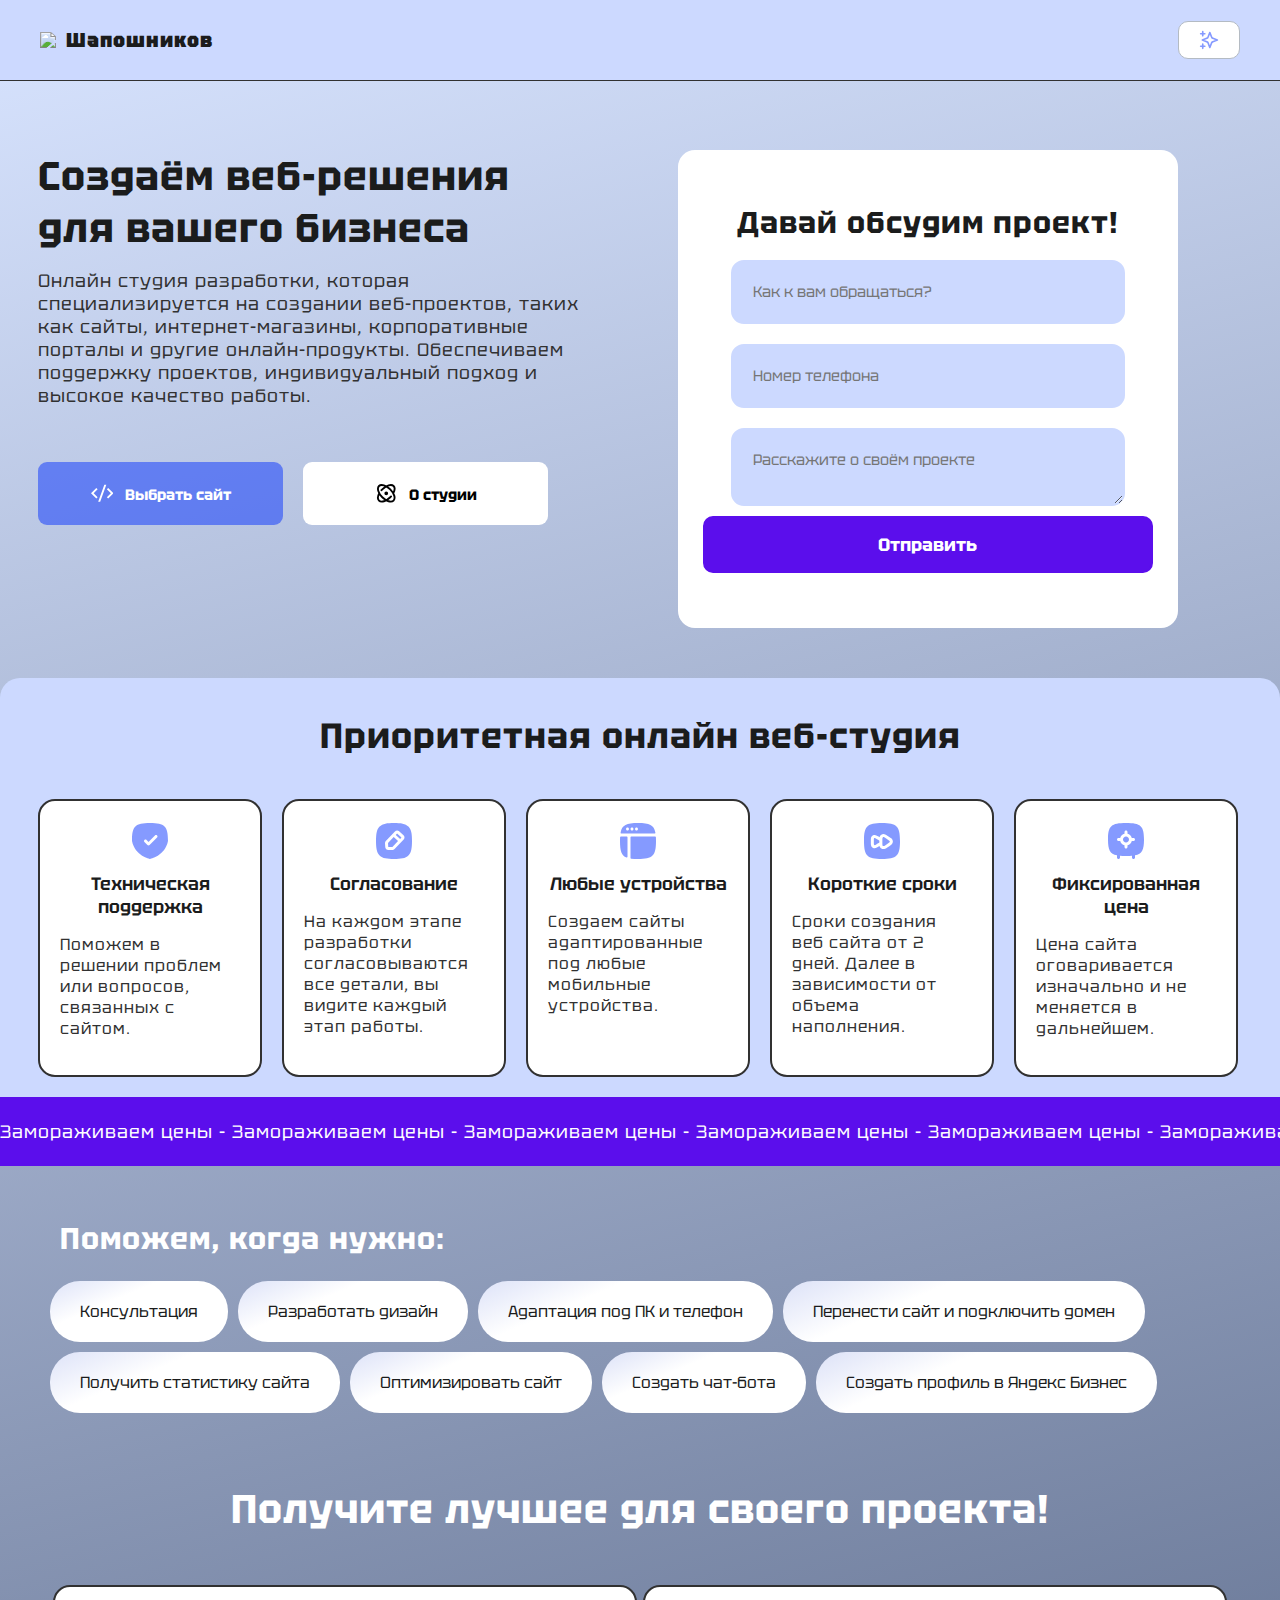
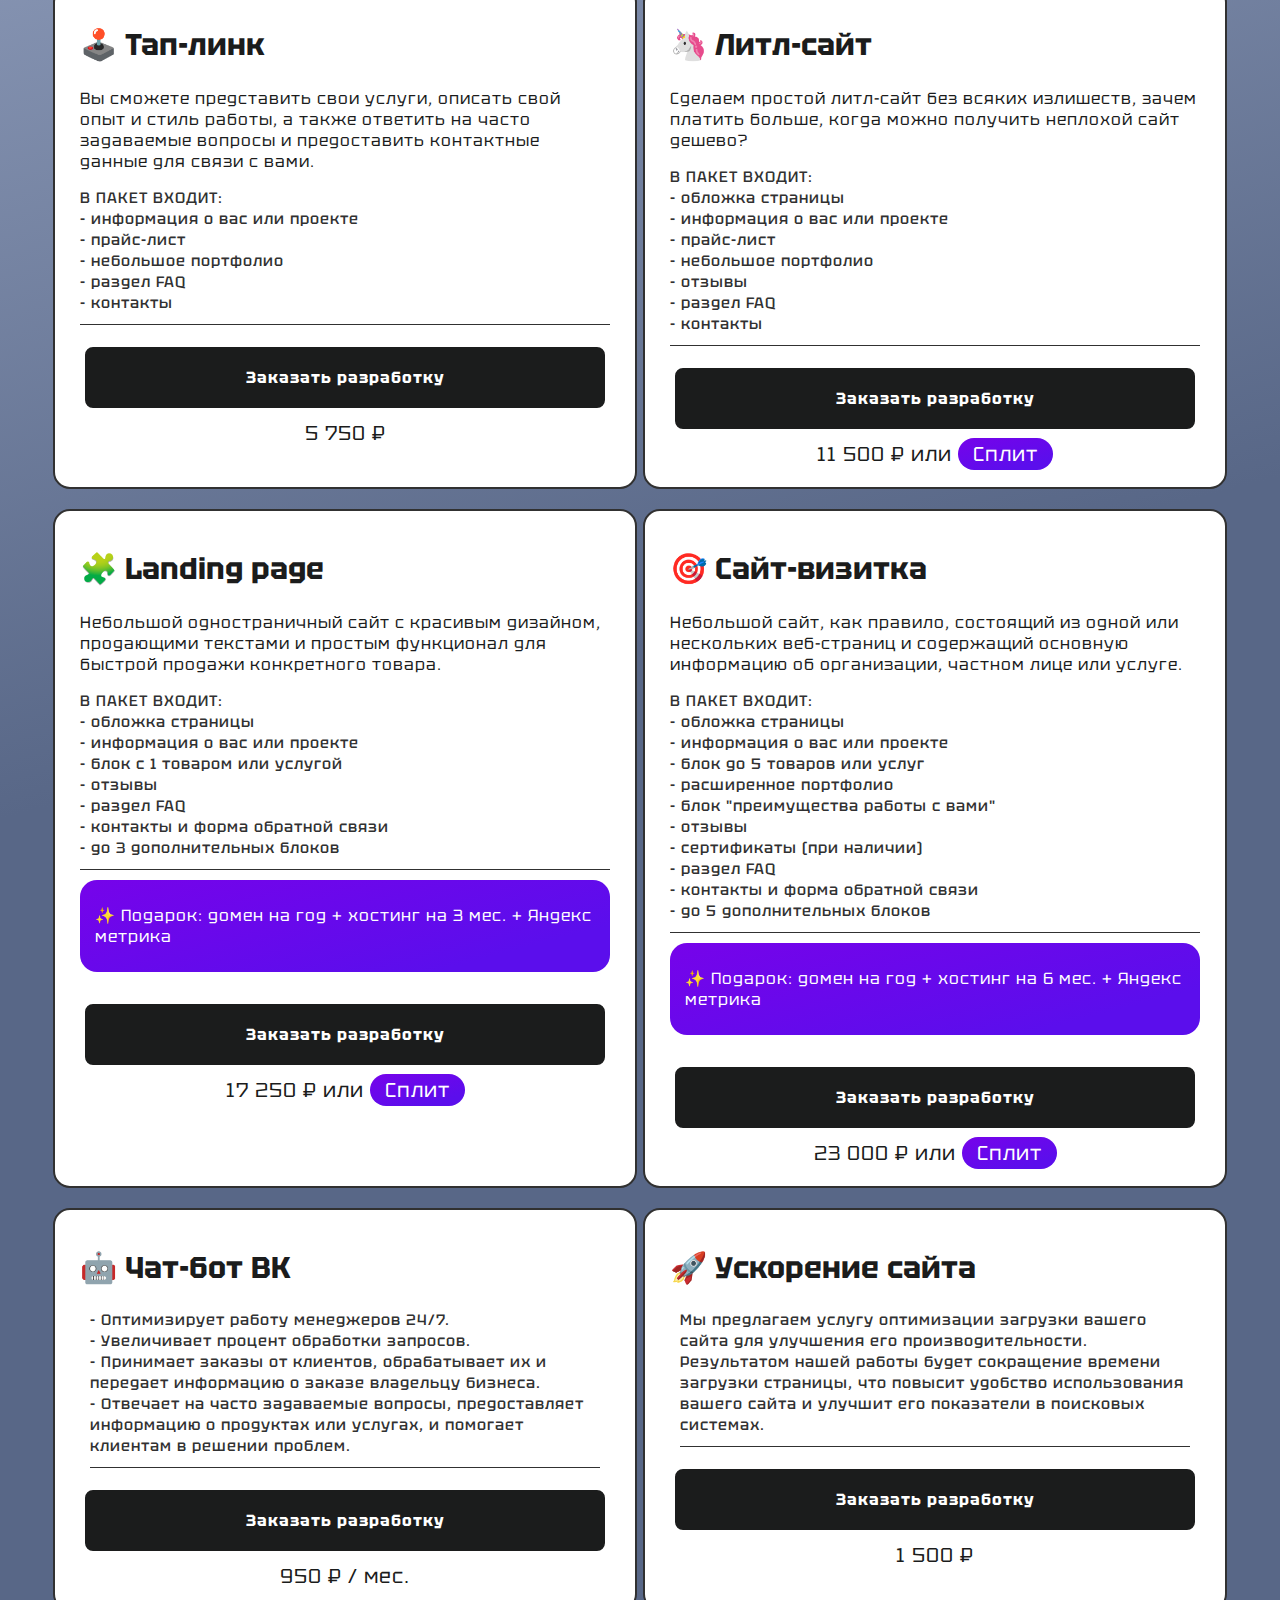
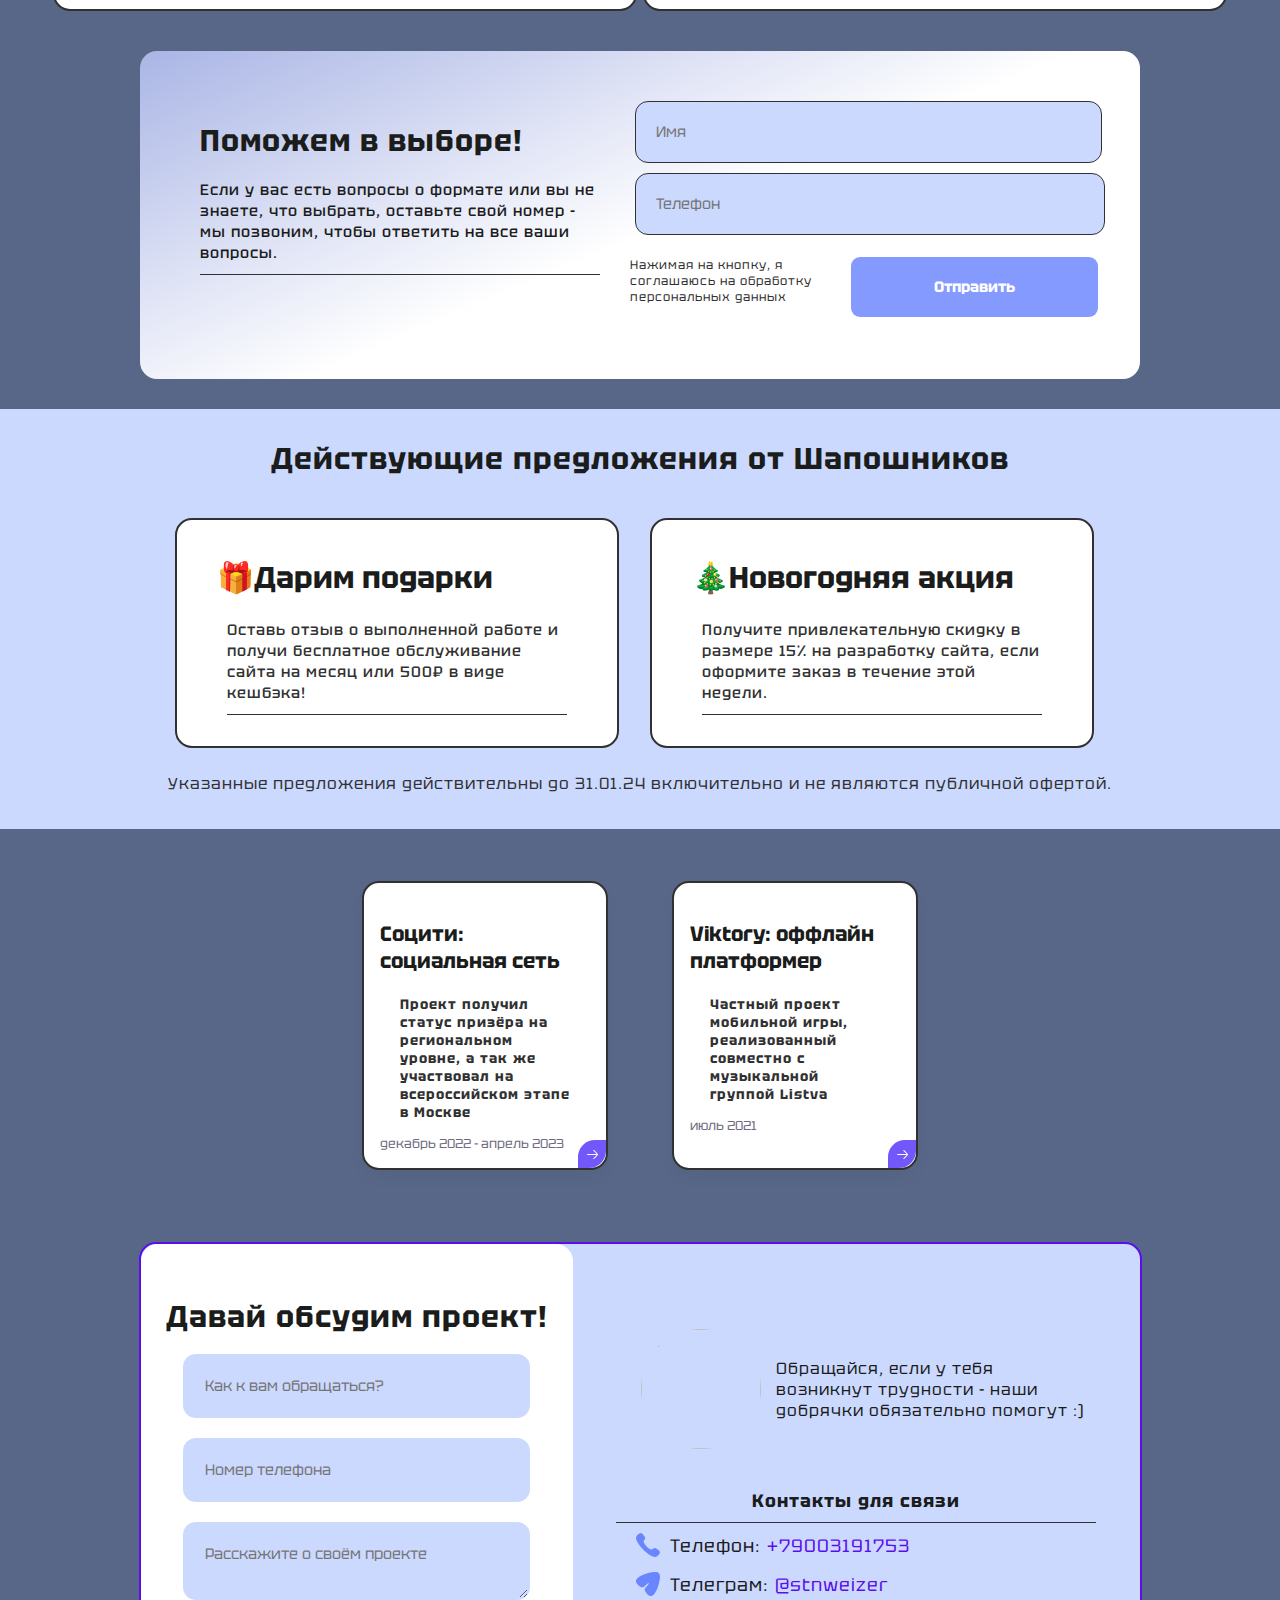
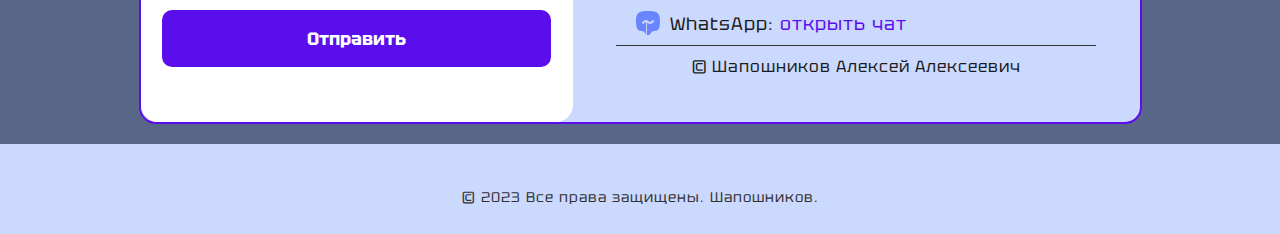
==== index.html @ bce995ff "Update index.html" ====
<!doctype html>
<html id="html" lang="ru">

<head>
    <script src="https://cdnjs.cloudflare.com/ajax/libs/smoothscroll/1.4.10/SmoothScroll.min.js" integrity="sha256-huW7yWl7tNfP7lGk46XE+Sp0nCotjzYodhVKlwaNeco=" crossorigin="anonymous"></script>
    <meta charset="utf-8" />
    <title>Веб-студия «Шапошников» - Создание сайтов №1 в Кузнецке</title>
    <link rel="icon" href="/kuznetsk/favicon.ico" />
    <meta name="description" content="Создание сайтов №1 в Кузнецке: Шапошников — это небольшая онлайн студия разработки в Кузнецке, которая специализируется на создании веб-проектов. Мы объединяем талантливую команду опытных дизайнеров, разработчиков, которые предоставляют готовые решения для вас.">
    <meta name="yandex-verification" content="cdb129d7a3041785" />
    <meta name="Keywords" content="создание сайтов, веб-разработка, веб-дизайн, интернет-проекты, разработка интернет-магазинов, веб-разработчик, оптимизация сайтов, дизайн сайтов, поддержка сайтов, разработка корпоративных сайтов, SEO оптимизация, адаптивный дизайн, редизайн сайтов, интернет-маркетинг, разработка Landing Page, управление контентом, хостинг и доменные услуги, разработка пользовательских интерфейсов, Веб-студия «85i», 85АЙ, Шапошников, Шапошников, CHIPMEDIA,  Web-Tochka">
    <!-- Yandex.Metrika counter -->
    <script type="text/javascript">
    (function(m, e, t, r, i, k, a) {
        m[i] = m[i] || function() {
            (m[i].a = m[i].a || []).push(arguments)
        };
        m[i].l = 1 * new Date();
        for (var j = 0; j < document.scripts.length; j++) {
            if (document.scripts[j].src === r) {
                return;
            }
        }
        k = e.createElement(t), a = e.getElementsByTagName(t)[0], k.async = 1, k.src = r, a.parentNode.insertBefore(k, a)
    })
    (window, document, "script", "https://mc.yandex.ru/metrika/tag.js", "ym");
    ym(95321658, "init", {
        clickmap: true,
        trackLinks: true,
        accurateTrackBounce: true
    });
    </script>
    <noscript>
        <div><img src="https://mc.yandex.ru/watch/95321658" style="position:absolute; left:-9999px;" alt="" /></div>
    </noscript>
    <!-- /Yandex.Metrika counter -->
    <!-- Yandex.Metrika counter -->
    <script type="text/javascript">
    (function(m, e, t, r, i, k, a) {
        m[i] = m[i] || function() {
            (m[i].a = m[i].a || []).push(arguments)
        };
        m[i].l = 1 * new Date();
        for (var j = 0; j < document.scripts.length; j++) {
            if (document.scripts[j].src === r) {
                return;
            }
        }
        k = e.createElement(t), a = e.getElementsByTagName(t)[0], k.async = 1, k.src = r, a.parentNode.insertBefore(k, a)
    })
    (window, document, "script", "https://mc.yandex.ru/metrika/tag.js", "ym");
    ym(95321658, "init", {
        clickmap: true,
        trackLinks: true,
        accurateTrackBounce: true
    });
    </script>
    <noscript>
        <div><img src="https://mc.yandex.ru/watch/95321658" style="position:absolute; left:-9999px;" alt="" /></div>
    </noscript>
    <!-- /Yandex.Metrika counter -->
    <link rel="stylesheet" href="/kuznetsk/css/style.css" />
    <link rel="stylesheet" href="/css/style.css" />
    <link rel="preconnect" href="https://fonts.googleapis.com">
    <link rel="preconnect" href="https://fonts.gstatic.com" crossorigin>
    <link href="https://fonts.googleapis.com/css2?family=Tektur&display=swap" rel="stylesheet">
    <script src="https://ajax.googleapis.com/ajax/libs/jquery/3.3.1/jquery.min.js"></script>
    <script type="text/javascript">
    $(document).on('mouseover mousedown', 'a, img', function() {
        return false;
    });
    </script>
    <meta name="viewport" content="width=device-width, user-scalable=no">
    <script>
        var theme;
    var html = document.getElementById("html");
    if(theme == false || localStorage.getItem("theme") == false) {
        theme = 0;
    } // 1
    if(theme == true || localStorage.getItem("theme") == true) {
        theme = 1;
    } // 1
    function new_theme() {
       if(theme == false) {
            console.log(theme);
            theme = true;
            localStorage.setItem("theme", 1);
            html.style.setProperty("--glass", "#111111e0");
            html.style.setProperty("--main_color", "#FFFFFF");
            html.style.setProperty("--accent", "#a954ff");
            html.style.setProperty("--submain_color", "#313131");
            html.style.setProperty("--border_color", "#313131");
            html.style.setProperty("--card_color", "#17151e");
            html.style.setProperty("--back_color", "#171717");
            html.style.setProperty("--icon", "#7603ea");
            html.style.setProperty("--yellow", "#8bc34a");
            html.style.setProperty("--green", "#3dbc43");
            html.style.setProperty("--describe", "#B4BBC3");
            html.style.setProperty("--accent_shadow", "#7603ea");
            html.style.setProperty("--gradient_bck", "linear-gradient(345deg, rgb(30 30 48) 55%, rgb(37 36 57) 100%)");
        } else {
            console.log(theme);
            theme = false;
            localStorage.setItem("theme", 0);
            html.style.setProperty("--main_color", "#3D4043");
            html.style.setProperty("--submain_color", "#B4BBC3");
            html.style.setProperty("--border_color", "#313131");
            html.style.setProperty("--accent", "#5b0eec");
            html.style.setProperty("--card_color", "#ffffff");
            html.style.setProperty("--back_color", "#FFFFFF");
            html.style.setProperty("--icon", "#002bff7a");
            html.style.setProperty("--glass", "#ccd9ff");
            html.style.setProperty("--describe", "#313131");
            html.style.setProperty("--yellow", "#d8d417");
            html.style.setProperty("--green", "#3dbc43");
            html.style.setProperty("--accent_shadow", "#5b0eec8a");
            html.style.setProperty("--gradient_bck", "linear-gradient(345deg, rgb(88 103 135) 55%, rgb(216 228 255) 100%)");
        }
    }
    if(theme == false || localStorage.getItem("theme") == false) {
        document.getElementById("html").style.setProperty("--main_color", "#3D4043");
        document.getElementById("html").style.setProperty("--submain_color", "#B4BBC3");
        document.getElementById("html").style.setProperty("--border_color", "#313131");
        document.getElementById("html").style.setProperty("--accent", "#5b0eec");
        document.getElementById("html").style.setProperty("--card_color", "#ffffff");
        document.getElementById("html").style.setProperty("--back_color", "#FFFFFF");
        document.getElementById("html").style.setProperty("--icon", "#002bff7a");
        document.getElementById("html").style.setProperty("--glass", "#ccd9ff");
        document.getElementById("html").style.setProperty("--yellow", "#d8d417");
        document.getElementById("html").style.setProperty("--green", "#3dbc43");
        document.getElementById("html").style.setProperty("--describe", "#313131");
        document.getElementById("html").style.setProperty("--accent_shadow", "#5b0eec8a");
        document.getElementById("html").style.setProperty("--gradient_bck", "linear-gradient(345deg, rgb(88 103 135) 55%, rgb(216 228 255) 100%)");
    } else if(theme == true || localStorage.getItem("theme") == true) {
        document.getElementById("html").style.setProperty("--glass", "#111111e0");
        document.getElementById("html").style.setProperty("--main_color", "#FFFFFF");
        document.getElementById("html").style.setProperty("--accent", "#a954ff");
        document.getElementById("html").style.setProperty("--submain_color", "#313131");
        document.getElementById("html").style.setProperty("--border_color", "#313131");
        document.getElementById("html").style.setProperty("--card_color", "#17151e");
        document.getElementById("html").style.setProperty("--back_color", "#171717");
        document.getElementById("html").style.setProperty("--icon", "#7603ea");
        document.getElementById("html").style.setProperty("--yellow", "#8bc34a");
        document.getElementById("html").style.setProperty("--green", "#3dbc43");
        document.getElementById("html").style.setProperty("--describe", "#B4BBC3");
        document.getElementById("html").style.setProperty("--accent_shadow", "#7603ea");
        document.getElementById("html").style.setProperty("--gradient_bck", "linear-gradient(345deg, rgb(30 30 48) 55%, rgb(37 36 57) 100%)");
    }
    </script>
</head>

<body>
    <div class="header noselect">
        <div class="content_header">
            <p style="font-weight: 900;  margin: 15px 0px; display: flex; align-items: center; "><img class="logo" src="/kuznetsk/icon.png">Шапошников</p>
            <p onclick="new_theme()" style="align-items: center;display: flex;border-radius: 10px; font: 500 16px var(--main_family);   text-align: center; padding: 3px 15px; color: var(--back_color); background-color: var(--card_color); border: 1px solid var(--submain_color) !important; ">
                <svg style=" margin: 5px; " width="20" height="20" viewBox="0 0 24 24" fill="none" xmlns="http://www.w3.org/2000/svg">
                    <path d="M4.5 22V17M4.5 7V2M2 4.5H7M2 19.5H7M13 3L11.2658 7.50886C10.9838 8.24209 10.8428 8.60871 10.6235 8.91709C10.4292 9.1904 10.1904 9.42919 9.91709 9.62353C9.60871 9.84281 9.24209 9.98381 8.50886 10.2658L4 12L8.50886 13.7342C9.24209 14.0162 9.60871 14.1572 9.91709 14.3765C10.1904 14.5708 10.4292 14.8096 10.6235 15.0829C10.8428 15.3913 10.9838 15.7579 11.2658 16.4911L13 21L14.7342 16.4911C15.0162 15.7579 15.1572 15.3913 15.3765 15.0829C15.5708 14.8096 15.8096 14.5708 16.0829 14.3765C16.3913 14.1572 16.7579 14.0162 17.4911 13.7342L22 12L17.4911 10.2658C16.7579 9.98381 16.3913 9.8428 16.0829 9.62353C15.8096 9.42919 15.5708 9.1904 15.3765 8.91709C15.1572 8.60871 15.0162 8.24209 14.7342 7.50886L13 3Z" stroke="var(--icon)" stroke-width="2" stroke-linecap="round" stroke-linejoin="round" /> </svg>
            </p>
        </div>
    </div>
    <div class="content_body_one">
        <div class=" " style="     max-width: 575px;
">
            <p class="title">Создаём веб-решения для вашего бизнеса</p>
            <p class="SubTitle">Онлайн студия разработки, которая специализируется на создании веб-проектов, таких как сайты, интернет-магазины, корпоративные порталы и другие онлайн-продукты. Обеспечиваем поддержку проектов, индивидуальный подход и высокое качество работы.</p>
            <div class="btn_gruop">
                <a href="#choise" class=' noselect'>
                    <button id="bottone1">
                        <svg xmlns="http://www.w3.org/2000/svg" viewBox="0 0 24 24">
                            <path fill="none" d="M0 0h24v24H0z"></path>
                            <path fill="white" d="M24 12l-5.657 5.657-1.414-1.414L21.172 12l-4.243-4.243 1.414-1.414L24 12zM2.828 12l4.243 4.243-1.414 1.414L0 12l5.657-5.657L7.07 7.757 2.828 12zm6.96 9H7.66l6.552-18h2.128L9.788 21z"></path>
                        </svg> Выбрать сайт
                    </button>
                </a>
                <a href="#studio" class=' noselect'>
                    <button id="bottone2">
                        <svg width="24" height="24" viewBox="0 0 24 24" fill="none" xmlns="http://www.w3.org/2000/svg">
                            <path d="M17.1153 15.3582C16.8446 15.6642 16.5606 15.9665 16.2635 16.2635C11.9678 20.5593 6.58585 22.1422 4.2427 19.7991C2.6363 18.1926 2.8752 15.158 4.56847 12.0242M6.88967 8.72526C7.17138 8.40495 7.46772 8.08875 7.77824 7.77824C12.074 3.48247 17.4559 1.89956 19.7991 4.2427C21.4066 5.85021 21.1662 8.88795 19.4698 12.024M16.2635 7.77824C20.5593 12.074 22.1422 17.4559 19.7991 19.7991C17.4559 22.1422 12.074 20.5593 7.77824 16.2635C3.48247 11.9678 1.89956 6.58585 4.2427 4.2427C6.58585 1.89956 11.9678 3.48247 16.2635 7.77824ZM13.0001 12C13.0001 12.5523 12.5523 13 12.0001 13C11.4478 13 11.0001 12.5523 11.0001 12C11.0001 11.4477 11.4478 11 12.0001 11C12.5523 11 13.0001 11.4477 13.0001 12Z" stroke="black" stroke-width="2" stroke-linecap="round" stroke-linejoin="round" />
                        </svg>
                        О студии
                    </button>
                </a>
            </div>
        </div>
        <div class="panel_two" style="">
            <form class='form' method="POST" action="https://formspree.io/f/xeqbnvag" style="    margin: auto;
    border-radius: var(--border-radius);
    padding: 55px 0px;
    background-color: var(--card_color);
    max-width: max-content;
     min-width: 100%;
">
                <p style=" text-align: center;
    margin: 0px 25px;
    margin-bottom: 0 !important;
    font-weight: 700;
    font-size: 30px !important;
    line-height: 35px !important;
    padding-bottom: 10px;">Давай обсудим проект!</p>
                <input required name="name" type="text" placeholder="Как к вам обращаться?" style=" width: 70%; border:2px solid var(--glass); max-width: 425px; border-radius: 13px; margin: 10px auto;     display: block;
 padding: 20px 20px; background: var(--glass);">
                <input required name="number" type="number" placeholder="Номер телефона" style=" width: 70%; border: 2px solid var(--glass); max-width: 425px; border-radius: 13px; margin: 10px auto;     display: block; padding: 20px 20px; background: var(--glass);">
                <textarea required name="text" type="text" placeholder="Расскажите о своём проекте" style=" width: 70%; border: 2px solid var(--glass); max-width: 425px;min-width: 280px; border-radius: 13px;margin: 10px auto;     display: block;padding: 20px 20px; background: var(--glass);"></textarea>
                <button type="submit" class="button noselect">Отправить <span class="flare"></span></button>
            </form>
        </div>
    </div>
    <div id="studio" style="  
    height: 50px;
    display: block;"></div>
    <div class="line_body">
        <div class="line_body_content">
            <p class=" ">Приоритетная онлайн веб-студия </p>
        </div>
        <div style="display: flex; 
    max-width: 1224px;
    margin: 0 auto;   overflow-x: scroll;
">
            <div style="display: flex; 
    overflow-x: scroll;
">
                <div class="card-info">
                    <h1><svg style=" width: 36px; margin: -10px auto; display: flex; height: 36px; " width="24" height="24" viewBox="0 0 24 24" fill="none" xmlns="http://www.w3.org/2000/svg">
                            <path fill-rule="evenodd" clip-rule="evenodd" d="M12 0C21.882 0 24 2.118 24 12C22 22 12 24 12 24C12 24 2 22 0 12C0 2.118 2.118 -1.91298e-06 12 0ZM16.7071 8.29291C17.0976 8.68343 17.0976 9.3166 16.7071 9.70712L11.7071 14.7071C11.3166 15.0976 10.6834 15.0976 10.2929 14.7071L8.29291 12.7071C7.90238 12.3166 7.90238 11.6834 8.29291 11.2929C8.68343 10.9024 9.3166 10.9024 9.70712 11.2929L11 12.5858L15.2929 8.29291C15.6834 7.90238 16.3166 7.90238 16.7071 8.29291Z" fill="var(--icon)" />
                        </svg>
                        <br>Техническая поддержка</h1>
                    <p style=' color:var(--describe) !important;'>Поможем в решении проблем или вопросов, связанных с сайтом.</p>
                </div>
                <div class="card-info">
                    <h1><svg style=" width: 36px; margin: -10px auto; display: flex; height: 36px; " width="24" height="24" viewBox="0 0 24 24" fill="none" xmlns="http://www.w3.org/2000/svg">
                            <path fill-rule="evenodd" clip-rule="evenodd" d="M6.24275 0.468716C7.80615 0.121262 9.71255 0 12 0C14.2874 0 16.1938 0.121262 17.7573 0.468716C19.332 0.818693 20.6194 1.41131 21.604 2.39596C22.5887 3.3806 23.1813 4.66799 23.5313 6.24275C23.8787 7.80615 24 9.71255 24 12C24 14.2874 23.8787 16.1938 23.5313 17.7573C23.1813 19.332 22.5887 20.6194 21.604 21.604C20.6194 22.5887 19.332 23.1813 17.7573 23.5313C16.1938 23.8787 14.2874 24 12 24C9.71255 24 7.80615 23.8787 6.24275 23.5313C4.66799 23.1813 3.3806 22.5887 2.39596 21.604C1.41132 20.6194 0.818693 19.332 0.468715 17.7573C0.121261 16.1938 0 14.2874 0 12C0 9.71255 0.121261 7.80615 0.468715 6.24275C0.818693 4.66799 1.41132 3.3806 2.39596 2.39596C3.3806 1.41131 4.66799 0.818693 6.24275 0.468716ZM12.6192 5.61631C13.3664 4.83282 14.6105 4.79171 15.4092 5.51957L18.3601 8.20881C19.1718 8.9485 19.2185 10.2031 18.4591 10.9995L12.3808 17.3734C12.0049 17.7676 11.4843 17.9877 10.9438 17.9897L8.17616 18C7.14789 18.0038 6.25927 17.2212 6.18777 16.1683L6.00446 13.4688C5.96721 12.9202 6.1642 12.3853 6.54093 11.9902L12.6192 5.61631ZM14.0633 7.00001L13.1621 7.94507L16.0858 10.5902L16.9777 9.6549L14.0645 7.00001L14.0633 7.00001ZM14.705 12.0381L11.7814 9.39295L8.00146 13.3567L8.18095 16L10.9364 15.9897L14.705 12.0381Z" fill="var(--icon)" />
                        </svg>
                        <br>Согласование</h1>
                    <p style=' color:var(--describe) !important;'>На каждом этапе разработки согласовываются все детали, вы видите каждый этап работы.</p>
                </div>
                <div class="card-info">
                    <h1>
                        <h1><svg style=" width: 36px; margin: -10px auto; display: flex; height: 36px; " width="24" height="24" viewBox="0 0 24 24" fill="none" xmlns="http://www.w3.org/2000/svg">
                                <path d="M0 12C0 18.5005 0.916507 21.6414 4.35667 23.0298C4.67013 23.1563 5 22.9155 5 22.5775V9.5C5 9.22386 4.77614 9 4.5 9H0.553704C0.290198 9 0.0715861 9.20443 0.0580598 9.46759C0.017892 10.2491 0 11.0917 0 12Z" fill="var(--icon)" />
                                <path d="M12 24C10.2396 24 8.72558 23.9328 7.42603 23.7664C7.18068 23.735 7 23.5243 7 23.2769V9.5C7 9.22386 7.22386 9 7.5 9H23.4463C23.7098 9 23.9284 9.20443 23.9419 9.46759C23.9821 10.2491 24 11.0917 24 12C24 21.882 21.882 24 12 24Z" fill="var(--icon)" />
                                <path fill-rule="evenodd" clip-rule="evenodd" d="M12 0C19.6494 0 22.6467 1.26908 23.6106 6.42594C23.6668 6.72657 23.432 7 23.1261 7H0.873883C0.568044 7 0.333246 6.72657 0.389439 6.42594C1.35333 1.26908 4.35062 0 12 0ZM5 5C4.44772 5 4 4.55228 4 4C4 3.44772 4.44772 3 5 3C5.55228 3 6 3.44772 6 4C6 4.55228 5.55228 5 5 5ZM8 5C7.44772 5 7 4.55228 7 4C7 3.44772 7.44772 3 8 3C8.55228 3 9 3.44772 9 4C9 4.55228 8.55228 5 8 5ZM10 4C10 4.55228 10.4477 5 11 5C11.5523 5 12 4.55228 12 4C12 3.44772 11.5523 3 11 3C10.4477 3 10 3.44772 10 4Z" fill="var(--icon)" />
                            </svg>
                            <br>Любые устройства</h1>
                        <p style=' color:var(--describe) !important;'>Создаем сайты адаптированные под любые мобильные устройства.</p>
                </div>
                <div class="card-info">
                    <h1>
                        <h1><svg style=" width: 36px; margin: -10px auto; display: flex; height: 36px; " width="24" height="24" viewBox="0 0 24 24" fill="none" xmlns="http://www.w3.org/2000/svg">
                                <path d="M10.2454 11.8552C10.0403 11.6797 9.73663 11.4876 9.33435 11.2331L8.41124 10.6493C7.59069 10.1303 7.18042 9.87078 6.87272 10.0654C6.56501 10.26 6.56501 10.779 6.56501 11.817V12.9847C6.56501 14.0227 6.56501 14.5417 6.87272 14.7364C7.18042 14.931 7.5907 14.6715 8.41124 14.1525L9.33435 13.5686C9.73663 13.3142 10.0403 13.1221 10.2454 12.9465V11.8552Z" fill="var(--icon)" />
                                <path d="M17.2454 12.4001C17.2454 11.9135 16.7325 11.5892 15.7069 10.9405L14.5531 10.2107C13.5274 9.56194 13.0146 9.23759 12.63 9.48085C12.2454 9.72412 12.2454 10.3728 12.2454 11.6703V13.1299C12.2454 14.4273 12.2454 15.076 12.63 15.3193C13.0146 15.5626 13.5274 15.2382 14.5531 14.5895L15.7069 13.8597C16.7325 13.211 17.2454 12.8866 17.2454 12.4001Z" fill="var(--icon)" />
                                <path fill-rule="evenodd" clip-rule="evenodd" d="M0 12C0 21.882 2.118 24 12 24C21.882 24 24 21.882 24 12C24 2.118 21.882 0 12 0C2.118 0 0 2.118 0 12ZM15.5354 16.3347C15.1023 16.6091 14.5978 16.9286 14.1455 17.1244C13.6416 17.3425 12.6044 17.6696 11.5609 17.0096C10.7974 16.5267 10.5046 15.8041 10.3811 15.273L9.40497 15.8905C9.06604 16.1054 8.63635 16.3777 8.244 16.5475C7.80102 16.7392 6.80867 17.0623 5.80362 16.4266C4.86938 15.8357 4.67995 14.876 4.62159 14.4454C4.5644 14.0234 4.56471 13.5113 4.56498 13.0723V11.7294C4.56471 11.2905 4.5644 10.7784 4.62159 10.3564C4.67995 9.92573 4.86938 8.96604 5.80362 8.37513C6.80867 7.73944 7.80102 8.06254 8.244 8.25424C8.63636 8.42404 9.06604 8.69641 9.40498 8.91126L10.3808 9.52855C10.5041 8.99736 10.7967 8.27391 11.5609 7.79058C12.6044 7.13056 13.6416 7.45772 14.1455 7.67577C14.5979 7.87155 15.1022 8.19104 15.5354 8.46546L16.8602 9.30337C17.2967 9.57911 17.7983 9.89593 18.1732 10.222C18.6099 10.6017 19.2454 11.3079 19.2454 12.4001C19.2454 13.4923 18.6099 14.1984 18.1732 14.5782C17.7983 14.9042 17.2967 15.221 16.8602 15.4968L15.5354 16.3347Z" fill="var(--icon)" />
                            </svg>
                            <br>Короткие сроки</h1>
                        <p style=' color:var(--describe) !important;'>Сроки создания веб сайта от 2 дней. Далее в зависимости от объема наполнения.</p>
                </div>
                <div class="card-info">
                    <h1><svg style=" width: 36px; margin: -10px auto; display: flex; height: 36px; " width="24" height="24" viewBox="0 0 24 24" fill="none" xmlns="http://www.w3.org/2000/svg">
                            <path d="M14 11C14 12.1046 13.1046 13 12 13C10.8954 13 10 12.1046 10 11C10 9.89543 10.8954 9 12 9C13.1046 9 14 9.89543 14 11Z" fill="var(--icon)" />
                            <path fill-rule="evenodd" clip-rule="evenodd" d="M6 21.564C1.1987 20.6015 0 17.8147 0 11C0 1.9415 2.118 0 12 0C21.882 0 24 1.9415 24 11C24 17.8147 22.8013 20.6015 18 21.564V23C18 23.5523 17.5523 24 17 24C16.4477 24 16 23.5523 16 23V21.8461C14.8339 21.9548 13.5073 22 12 22C10.4927 22 9.16606 21.9548 8 21.8461V23C8 23.5523 7.55228 24 7 24C6.44772 24 6 23.5523 6 23V21.564ZM12.9924 7.12407C12.9974 7.08342 13 7.04201 13 7V6C13 5.44772 12.5523 5 12 5C11.4477 5 11 5.44772 11 6V7C11 7.04201 11.0026 7.08342 11.0076 7.12407C9.59585 7.48445 8.48445 8.59585 8.12407 10.0076C8.08342 10.0026 8.04201 10 8 10H7C6.44772 10 6 10.4477 6 11C6 11.5523 6.44772 12 7 12H8C8.04201 12 8.08342 11.9974 8.12407 11.9924C8.48445 13.4042 9.59585 14.5155 11.0076 14.8759C11.0026 14.9166 11 14.958 11 15V16C11 16.5523 11.4477 17 12 17C12.5523 17 13 16.5523 13 16V15C13 14.958 12.9974 14.9166 12.9924 14.8759C14.4042 14.5155 15.5155 13.4042 15.8759 11.9924C15.9166 11.9974 15.958 12 16 12H17C17.5523 12 18 11.5523 18 11C18 10.4477 17.5523 10 17 10H16C15.958 10 15.9166 10.0026 15.8759 10.0076C15.5155 8.59585 14.4042 7.48445 12.9924 7.12407Z" fill="var(--icon)" />
                        </svg>
                        <br>Фиксированная цена</h1>
                    <p style=' color:var(--describe) !important;'>Цена сайта оговаривается изначально и не меняется в дальнейшем.</p>
                </div>
            </div>
        </div>
    </div>
    <!--
 <div class="card xCenter">
    <h3 class="card__title">Социальная сеть
    </h3>
    <p class="card__content">Проект от "Шапошников" признан лучшим на финальном туре XIII областной научно-практической конференции Пензенского государственного университета. Приняли участие во всероссийской конференции «Авангард» от Высшей Школы Экономики в Москве.</p>
    <div class="card__date">
       9 Февраля, 2022-2023
    </div> 
</div>
!-->
    <div class="marquee-container">
        <p class="marquee">Замораживаем цены - Замораживаем цены - Замораживаем цены - Замораживаем цены - Замораживаем цены - Замораживаем цены - Замораживаем цены - Замораживаем цены -</p>
    </div>
    <div style="padding: 40px;    max-width: 1250px;
    margin: 0 auto;
 ">
        <p style="
    font-weight: 700;
    font-size: 30px !important;
    line-height: 35px !important;
    margin: 15px 0px 15px 20px;
    color: white;
">Поможем, когда нужно:</p>
        <div style="
    display: flow-root;
">
            <div class="atom">Консультация</div>
            <div class="atom">Разработать дизайн</div>
            <div class="atom">Адаптация под ПК и телефон</div>
            <div class="atom">Перенести сайт и подключить домен</div>
            <div class="atom">Получить статистику сайта</div>
            <div class="atom">Оптимизировать сайт</div>
            <div class="atom">Создать чат-бота</div>
            <div id="choise" class="atom">Создать профиль в Яндекс Бизнес</div>
        </div>
    </div>
    <!--  <div style="max-width: 1064px;margin: 20px auto;padding: 30px 50px;background-color: var(--glass);border-radius: var(--border-radius);    margin-bottom: 0;    box-shadow: 7px 5px 56px -14px var(--icon);       display: flow-root;


"> <img src="https://sun9-14.userapi.com/8dF7CDbawb7D5EsbDYSIkDvH4F4bUmLpII81lg/RwdPaHqBIXQ.jpg" style="    float: left;margin-right: 40px; 
 max-width: 250px; box-shadow: 7px 5px 56px -14px var(--icon); height: 245px; border-radius: var(--border-radius); background-repeat: no-repeat; " />
        <div style=" float: left; max-width: 450px; margin: 40px 0px; ">
            <p style="margin: 0;margin-bottom: 0 !important;font-weight: 700;font-size: 30px !important;line-height: 35px !important;">Уникальное предложение</p>
            <p class=" " style="
    display: block;
    max-width: -webkit-fill-available;
    font-size: 15px !important;
    line-height: 25px !important;
    color: var(--describe);
        margin-bottom: 0;
">Сделаем шаблонный литл-сайт без всяких излишеств, зачем платить больше, когда можно получить хороший сайт дешево? Пакет «за дёшево» подойдёт для простой визитки или лид-страницы марафона. </p>
        </div> <a href="#footerForm" class="card-btn noselect" data-type="brief" style="    float: right;
    align-items: center; max-width: 200px; display: flex; margin: 9% auto;
;    box-shadow: 7px 5px 56px -14px var(--icon);
 ">Заказать разработку</a> </div>
   --111!-->
    <p class="title xCenter" style="
    margin: 30px 10px 0px 10px; color: white;
">Получите лучшее для своего проекта!</p>
    <div class="content_body_two slider-container">
        <div class="cards-price inner-slider">
            <div class="card-price">
                <div class="card-header">
                    <h3 class="card-title">🕹️ Тап-линк</h3>
                    <!-- <p class="card-sum"><span>от </span> 18 000</p>!-->
                </div>
                <div>
                    <p class="">Вы сможете представить свои услуги, описать свой опыт и стиль работы, а также ответить на часто задаваемые вопросы и предоставить контактные данные для связи с вами. </p>
                    <p class="card-describe describe" style="margin: 0px;">В ПАКЕТ ВХОДИТ:<br>- информация о вас или проекте<br>- прайс-лист <br>- небольшое портфолио <br>- раздел FAQ <br>- контакты</p>
                </div>
                <div class="card-footer"> <a href="#footerForm" class="card-btn noselect" data-type="brief" style="
   ">Заказать разработку</a>
                    <p class="card-sum">5 750 ₽</p>
                </div>
            </div>
            <div class="card-price">
                <div class="card-header">
                    <h3 class="card-title">🦄 Литл-сайт</h3>
                </div>
                <div>
                    <p class=" ">Сделаем простой литл-сайт без всяких излишеств, зачем платить больше, когда можно получить неплохой сайт дешево? </p>
                    <p class="card-describe describe" style="margin: 0px;">В ПАКЕТ ВХОДИТ: <br>- обложка страницы<br>- информация о вас или проекте <br>- прайс-лист <br>- небольшое портфолио<br>- отзывы <br>- раздел FAQ <br>- контакты</p>
                </div>
                <div class="card-footer"> <a href="#footerForm" class="card-btn noselect" data-type="brief" style="
   ">Заказать разработку</a>
                    <p class="card-sum">11 500 ₽  или <span class="split">Сплит</span></p>
                </div>
            </div>
            <div class="card-price">
                <div class="card-header">
                    <h3 class="card-title">🧩 Landing page</h3>
                </div>
                <div>
                    <p class=" ">Небольшой одностраничный сайт с красивым дизайном, продающими текстами и простым функционал для быстрой продажи конкретного товара.</p>
                    <p class="card-describe describe" style="margin: 0px;">В ПАКЕТ ВХОДИТ: <br>- обложка страницы <br>- информация о вас или проекте <br>- блок с 1 товаром или услугой<br>- отзывы<br>- раздел FAQ <br>- контакты и форма обратной связи<br>- до 3 дополнительных блоков</p>
                </div><span style="
                    padding: 25px 15px;
                    background: linear-gradient(345deg, #5b0eec 20%, #7603ea 100%);
                    border-radius: var(--border-radius);
                    color: white !important;
                    font-size: 16px;
                    width: fit-content;
                    margin: 10px auto;
                    vertical-align: text-bottom;
                    display: block;
    ">✨ Подарок: домен на год + хостинг на 3 мес. + Яндекс метрика</span>
                <div class="card-footer"> <a href="#footerForm" class="card-btn noselect" data-type="brief" style="
   ">Заказать разработку</a>
                    <p class="card-sum">17 250 ₽ или <span class="split">Сплит</span></p>
                </div>
            </div>
            <div class="card-price">            <div>
                <div class="card-header">
                    <h3 class="card-title">🎯 Сайт-визитка</h3>
                </div>
                <div>
                    <p class=" ">Небольшой сайт, как правило, состоящий из одной или нескольких веб-страниц и содержащий основную информацию об организации, частном лице или услуге.</p>
                    <p class="card-describe describe" style="margin: 0px;">В ПАКЕТ ВХОДИТ:<br>- обложка страницы<br>- информация о вас или проекте<br>- блок до 5 товаров или услуг<br>- расширенное портфолио<br>- блок "преимущества работы с вами"<br>- отзывы <br>- сертификаты (при наличии) <br>- раздел FAQ <br>- контакты и форма обратной связи<br>- до 5 дополнительных блоков</p>
                </div><span style="
                    padding: 25px 15px;
                    background: linear-gradient(345deg, #5b0eec 20%, #7603ea 100%);
                    border-radius: var(--border-radius);
                    color: white !important;
                    font-size: 16px;
                    width: fit-content;
                    margin: 10px auto;
                    vertical-align: text-bottom;
                    display: block;
    ">✨ Подарок: домен на год + хостинг на 6 мес. + Яндекс метрика</span>
                <div class="card-footer"> <a href="#footerForm" class="card-btn noselect" data-type="brief" style="
   ">Заказать разработку</a>
                    <p class="card-sum">23 000 ₽ или <span class="split">Сплит</span></p>
                </div>
                       </div>
 </div>
            <!---  <div class="card-price">
                <div class="card-header">
                    <h3 class="card-title">💎 Онлайн-магазин</h3>
                </div>
                <div>
                    <p class=" ">Многостраничный сайт для розничной и оптовой продажи ваших товаров. </p>
                    <p class="card-describe describe" style="margin: 0px;">В ПАКЕТ ВХОДИТ: обложка страницы информация о вас или проекте блок с товарами у услугами (система магазина) расширенное портфолио отзывы сертификаты (при наличии) раздел FAQ контакты и форма обратной связи</p>
                </div>
                <div class="card-footer"> <a class="card-btn noselect" data-type="brief" style=" background-color: gray; color: white; ">Скоро в продаже</a>
                    <p class="card-sum">от 24 000 ₽</p>
                </div>
                <div class='card_footer'>
                    <p>🎁 Подарок: домен на год + хостинг на 6 мес. + Яндекс метрика</p>
                </div>
            </div>--!-->
            <div class="card-price">
                <div class="card-header">
                    <h3 class="card-title">🤖 Чат-бот ВК</h3>
                </div>
                <div>
                    <p class="card-describe describe">
                        - Оптимизирует работу менеджеров 24/7.<br>
                        - Увеличивает процент обработки запросов.<br>
                        - Принимает заказы от клиентов, обрабатывает их и передает информацию о заказе владельцу бизнеса.<br>
                        - Отвечает на часто задаваемые вопросы, предоставляет информацию о продуктах или услугах, и помогает клиентам в решении проблем.</p>
                </div>
                <div class="card-footer"> <a href="#footerForm" class="card-btn noselect" data-type="brief" style="
   ">Заказать разработку</a>
                    <p class="card-sum">950 ₽ / мес.</p>
                </div>
            </div>
            <div class="card-price">
                <div class="card-header">
                    <h3 class="card-title">🚀 Ускорение сайта</h3>
                </div>
                <div>
                    <p class="card-describe describe">Мы предлагаем услугу оптимизации загрузки вашего сайта для улучшения его производительности. Результатом нашей работы будет сокращение времени загрузки страницы, что повысит удобство использования вашего сайта и улучшит его показатели в поисковых системах.</p>
                </div>
                <div class="card-footer"> <a href="#footerForm" class="card-btn noselect" data-type="brief" style="
   ">Заказать разработку</a>
                    <p class="card-sum">1 500 ₽</p>
                </div>
            </div>
        </div>
    </div>
    <!-- <div style="    justify-content: space-between;
    background: var(--card_color);
    padding: 50px 40px;
    border-radius: var(--border-radius);
    display: flex;
    max-width: 960px;
    margin: 30px auto

">
        <div style=" 
    font-weight: bold;
    font-size: 20px;
    margin: 0px 30px;
    display: block;
    width: 40%;
    ">
            <p style=" font-size: 30px; margin: 20px 0px; ">Поможем в выборе!</p>
            <p class="card-describe">Если у вас есть вопросы о формате или вы не знаете, что выбрать, оставьте свой номер - мы позвоним, чтобы ответить на все ваши вопросы.</p>
        </div>
        <div style="
    width: 50%;
"> 
            <form id="footerForm">
                <input type="text" name="name" placeholder="Имя" style=" width: 100%; border: 1px solid var(--border_color); max-width: 425px; border-radius: 13px; margin: 0px 5px; padding: 20px 20px; background: var(--glass);">
                <div style=" display: flex; ">
                    <input type="number" name="number" placeholder="Телефон" style=" width: 50%; border: 1px solid var(--border_color); border-radius: 13px; padding: 20px 20px; background: var(--glass); margin: 10px 5px; ">
                    <input type="email" name="email" placeholder="Почта" style=" width: 50%; border: 1px solid var(--border_color); border-radius: 13px; padding: 20px 20px; background: var(--glass); margin: 10px 5px; "> </div>
                <div style="
    display: flex;
">
                    <p style=" font-size: 12px; ">Нажимая на кнопку, я соглашаюсь на обработку персональных данных</p>
                    <button id="bottone1" style=" color: white; ">Отправить</button>
                </div>
            </form>
        </div>
    </div>
  
    <div style="  background-color: var(--glass); ">
        <p style=" text-align: center; font-size: 30px;      margin: 20px 0px -40px 0px;
    font-weight: 700;
    padding: 30px;
  ">Действующие предложения от Шапошников</p>
        <div id="choise" class="content_body_two slider-container">
            <div class="cards-price-promo  inner-slider">
                <div class="card-price-promo">
                    <div class="card-header">
                        <h3 class="card-title">🎁Дарим подарки</h3> </div>
                    <div>
                        <p class="card-describe describe">Оставь отзыв о выполненной работе и получи бесплатное обслуживание сайта на 6 месяцев или 500₽ в виде кешбэка!</p>
                    </div>
                </div>
                <div class="card-price-promo ">
                    <div class="card-header">
                        <h3 class="card-title">🚀Антикризисная акция</h3> </div>
                    <div>
                        <p class=" card-describe describe">Получите привлекательную скидку в размере 15% на разработку сайта, если оформите заказ в течение этой недели.</p>
                    </div>
                </div>
                <div class="card-price-promo ">
                    <div class="card-header">
                        <h3 class="card-title">🤝Рекомендуйте друзьям</h3> </div>
                    <div>
                        <p class=" card-describe describe">Пригласите друга и получите 10% от его первого заказа у нас в качестве благодарности.</p>
                    </div>
                </div>
                <div class="card-price-promo ">
                    <div class="card-header">
                        <h3 class="card-title">💰Получи 3000₽</h3> </div>
                    <div>
                        <p class=" card-describe describe">Получите скидку на разработку сайта в размере 3000₽, после любой первой покупки от 1₽, совершённой на нашем сайте.</p>
                    </div>
                </div>
            </div>
        </div>
        <p style="  padding-bottom: 35px !important;  text-align: center;" class="  describe">Указанные предложения действительны до 03.11.23 включительно и не являются публичной офертой.</p>
    </div>!-->
    <!--<div style="    width: 65%; margin:20px auto; border-radius: 10px;
     justify-content: space-between;
background: var(--submain_color); padding: 15px 35px; align-items: center; display: flex; ">            <p class="   " >Шапошников приглашает креативных добрячков в свою команду </p> <a style="align-items: center; display: flex; border-radius: 10px; font: 500 16px var(--main_family); text-align: center; padding: 10px 15px; color: var(--back_color); background-color: var(--main_color); border: 1px solid white !important;">Хочу работать в Шапошников</a>
</div>!-->





    <div style="    justify-content: center;
    background: linear-gradient(337deg,  var(--card_color)47%, var(--icon) 177%);
    padding: 50px 20px;
    border-radius: var(--border-radius);
     max-width: 960px;
    margin: 30px auto;    flex-wrap: wrap;
display: flex;

">
        <div style=" 
    font-weight: bold;
    font-size: 20px;
    margin: 0px 30px;
    display: block;
         max-width: 400px;
    min-width: 40%;
    ">
            <p style=" font-size: 30px; margin: 20px 0px; ">Поможем в выборе!</p>
            <p class="card-describe">Если у вас есть вопросы о формате или вы не знаете, что выбрать, оставьте свой номер - мы позвоним, чтобы ответить на все ваши вопросы.</p>
        </div>
        <div style="
    min-width: 50%;         max-width: 400px;

"> 
            <form id="footerForm"  method="POST" action="https://formspree.io/f/xeqbnvag"  >              <input type="text" name="name" placeholder="Имя" style=" width: -webkit-fill-available; border: 1px solid var(--border_color); max-width: 425px; border-radius: 13px; margin: 0px 5px; padding: 20px 20px; background: var(--glass);">
                <div style=" display: flex; ">
                    <input required type="number" name="number" placeholder="Телефон" style=" width: -webkit-fill-available; border: 1px solid var(--border_color); border-radius: 13px; padding: 20px 20px; background: var(--glass); margin: 10px 5px; ">
                    <input required type="hidden" name="email" placeholder="Когда перезвонить?" style=" width: 50%; border: 1px solid var(--border_color); border-radius: 13px; padding: 20px 20px; background: var(--glass); margin: 10px 5px; "> </div>
                <div style="
    display: flex;
">
                    <p style=" font-size: 12px;    color: var(--describe);
 ">Нажимая на кнопку, я соглашаюсь на обработку персональных данных</p>
                    <button id="bottone1" style=" margin: 12px; color: white; ">Отправить</button>
                </div>
            </form>
        </div>
    </div>
  



 
    <div style="  background-color: var(--glass); ">
        <p style=" text-align: center; font-size: 30px;      margin: 20px 0px -40px 0px;
    font-weight: 700;
    padding: 30px;
  ">Действующие предложения от Шапошников</p>
        <div id="choise" class="content_body_two slider-container">
            <div class="cards-price-promo  inner-slider">
                <div class="card-price-promo">
                    <div class="card-header">
                        <h3 class="card-title">🎁Дарим подарки</h3> </div>
                    <div>
                        <p class="card-describe describe">Оставь отзыв о выполненной работе и получи бесплатное обслуживание сайта на месяц или 500₽ в виде кешбэка!</p>
                    </div>
                </div>
                <div class="card-price-promo ">
                    <div class="card-header">
                        <h3 class="card-title">🎄Новогодняя акция</h3> </div>
                    <div>
                        <p class=" card-describe describe">Получите привлекательную скидку в размере 15% на разработку сайта, если оформите заказ в течение этой недели.</p>
                    </div>
                </div>
            </div>
        </div>
        <p style="  padding-bottom: 35px !important;  text-align: center;" class="  describe">Указанные предложения действительны до 31.01.24 включительно и не являются публичной офертой.</p>
    </div>





 
 <div style="
    overflow: scroll;
">
        <div style="" class="line_body_content">
             <div style="   display: flex;  max-width: 1224px;    margin: 0 auto; ">
                 <div class="card_info">
                    <h3 class="card__title">Социти: социальная сеть
                </h3>
                    <p class="card__content">Проект получил статус призёра на региональном уровне, а так же участвовал на всероссийском этапе в Москве</p>
                    <div class="card__date"> декабрь 2022 - апрель 2023 </div>
                    <div class="card__arrow">
                        <svg xmlns="http://www.w3.org/2000/svg" fill="none" viewBox="0 0 24 24" height="15" width="15">
                            <path fill="#fff" d="M13.4697 17.9697C13.1768 18.2626 13.1768 18.7374 13.4697 19.0303C13.7626 19.3232 14.2374 19.3232 14.5303 19.0303L20.3232 13.2374C21.0066 12.554 21.0066 11.446 20.3232 10.7626L14.5303 4.96967C14.2374 4.67678 13.7626 4.67678 13.4697 4.96967C13.1768 5.26256 13.1768 5.73744 13.4697 6.03033L18.6893 11.25H4C3.58579 11.25 3.25 11.5858 3.25 12C3.25 12.4142 3.58579 12.75 4 12.75H18.6893L13.4697 17.9697Z"></path>
                        </svg>
                    </div>
                </div>
                <div class="card_info">
                    <h3 class="card__title">Viktory: оффлайн платформер
                </h3>
                    <p class="card__content">Частный проект мобильной игры, реализованный совместно с музыкальной группой Listva</p>
                    <div class="card__date"> июль 2021 </div>
                    <div class="card__arrow">
                        <svg xmlns="http://www.w3.org/2000/svg" fill="none" viewBox="0 0 24 24" height="15" width="15">
                            <path fill="#fff" d="M13.4697 17.9697C13.1768 18.2626 13.1768 18.7374 13.4697 19.0303C13.7626 19.3232 14.2374 19.3232 14.5303 19.0303L20.3232 13.2374C21.0066 12.554 21.0066 11.446 20.3232 10.7626L14.5303 4.96967C14.2374 4.67678 13.7626 4.67678 13.4697 4.96967C13.1768 5.26256 13.1768 5.73744 13.4697 6.03033L18.6893 11.25H4C3.58579 11.25 3.25 11.5858 3.25 12C3.25 12.4142 3.58579 12.75 4 12.75H18.6893L13.4697 17.9697Z"></path>
                        </svg>
                    </div>
                </div>
            </div>
        </div>
    </div>








    <div class="footerForm" id="footerForm" style="
background: var(--glass); border-radius: var(--border-radius); border: 2px solid var(--accent); margin: 20px auto 20px auto; max-width: 999px;

  ">
        <form class='form' method="POST" action="https://formspree.io/f/xzbnpobb" style="margin: auto 0;border-radius: var(--border-radius);padding: 55px 0px;background-color: var(--card_color);">
            <p style=" text-align: center;
    margin: 0px 25px;
    margin-bottom: 0 !important;
    font-weight: 700;
    font-size: 30px !important;
    line-height: 35px !important;
    padding-bottom: 10px;">Давай обсудим проект!</p>
            <input required name="name" type="text" placeholder="Как к вам обращаться?" style=" width: 70%; border:2px solid var(--glass); max-width: 425px; border-radius: 13px; margin: 10px auto;     display: block;
 padding: 20px 20px; background: var(--glass);">
            <input required name="number" type="number" placeholder="Номер телефона" style=" width: 70%; border: 2px solid var(--glass); max-width: 425px; border-radius: 13px; margin: 10px auto;     display: block; padding: 20px 20px; background: var(--glass);">
            <textarea required name="text" type="text" placeholder="Расскажите о своём проекте" style=" width: 70%; border: 2px solid var(--glass); max-width: 425px; min-width: 280px;border-radius: 13px;margin: 10px auto;     display: block;padding: 20px 20px; background: var(--glass);"></textarea>
            <button type="submit" class="button noselect">Отправить <span class="flare"></span></button>
        </form>
        <div style="
    margin: auto;
">
            <div class="formBody">
                <div class="" style=" display: flex; align-items: center; ">
                    <div style=" display: flex; align-items: center;     margin: 10px;
"> <img class="cat noselect" src="https://static.tildacdn.com/tild3437-3834-4330-a330-303231353435/2023-09-13_191039.gif" style=" height: 120px; width: 120px; object-fit: cover; border-radius: 50%; margin: 0 15px;" />
                        <p style=" font-size: 16px; font-weight: 400;   ">Обращайся, если у тебя возникнут трудности - наши добрячки обязательно помогут :)</p>
                    </div>
                </div>
            </div>
            <div class="footerForm">
                <div class=" " style="
    margin: 10px auto;    width: 100%;    height: fit-content;">
                    <p style="    font-size: 18px;
     text-align: center;    border-bottom: 1px var(--border_color) solid;

    margin: 0 auto;    font-weight: bold;

    padding: 10px 0px;">Контакты для связи</p>
                    <p style="    font-weight: 400;

    margin: 5px 10px;    font-size: 18px;    align-items: center;
    display: flex;
">
                        <svg style=" margin: 5px 10px; " width="24" height="24" viewBox="0 0 24 24" fill="none" xmlns="http://www.w3.org/2000/svg">
                            <path d="M12.5854 15.1418C13.3587 15.6865 14.1695 16.1446 15.0052 16.4913C15.5241 16.6794 16.3384 16.1465 16.9371 15.7547C17.0867 15.6568 17.2229 15.5677 17.3377 15.5008L17.3753 15.4797C17.9393 15.163 18.5655 14.8113 19.3708 14.9808C20.0942 15.1294 22.5764 17.0855 23.2624 17.7788C23.7114 18.2245 23.9609 18.695 23.9983 19.1778C24.0731 20.973 21.6658 22.991 21.0921 23.3376C19.8697 24.229 18.2357 24.2166 16.265 23.3252C14.157 22.471 11.6374 20.6758 9.20519 18.4969C8.33451 17.7169 6.66249 16.0746 6.18666 15.5262C3.72946 12.8644 1.65892 10.0045 0.686022 7.68936C0.224517 6.71131 0 5.80754 0 5.00281C0 4.21047 0.224517 3.50478 0.661076 2.89814C0.923011 2.44007 3.03097 -0.0607732 4.88946 0.00112969C5.35097 0.0506502 5.82494 0.285878 6.28645 0.731574C6.98494 1.4125 8.99311 3.8762 9.14279 4.60664C9.31356 5.39362 8.95946 6.01483 8.64045 6.57449L8.61892 6.61227C8.54702 6.73649 8.44954 6.88386 8.34297 7.04496C7.95037 7.63845 7.43441 8.41842 7.61982 8.91502C8.08258 10.054 8.74365 11.1683 9.54068 12.1958C10.4252 13.2534 11.8121 14.597 12.5854 15.1418Z" fill="var(--icon)" /> </svg> Телефон: <a href="tel:+79003191753" style="color: var(--accent) !important;">&nbsp;+79003191753</a></p>
                    <p style="
    margin: 5px 10px;    font-size: 18px;    align-items: center;
    display: flex;    font-weight: 400;

">
                        <svg style=" margin: 5px 10px; " width="24" height="24" viewBox="0 0 24 24" fill="none" xmlns="http://www.w3.org/2000/svg">
                            <path d="M22.8823 1.15091C23.6339 1.91469 23.8587 2.9775 23.9439 3.74952C24.0389 4.61121 24.0062 5.59975 23.8985 6.6176C23.6817 8.6644 23.1308 11.1043 22.3931 13.4528C21.6565 15.7982 20.7032 18.1495 19.6401 19.996C19.1104 20.9161 18.5173 21.7744 17.8639 22.4514C17.2396 23.0983 16.3784 23.7693 15.2933 23.9523L15.2874 23.9533C15.0831 23.987 14.8841 23.9946 14.8139 23.9972L14.8005 23.9977C14.0919 24.0265 13.4801 23.7766 13.0624 23.5523C12.6158 23.3124 12.1968 22.9958 11.8231 22.6638C11.074 21.9982 10.3439 21.1248 9.74981 20.2138C9.4243 19.7147 9.11591 19.168 8.86383 18.6021C8.48991 17.7627 8.71819 16.809 9.28374 16.084L12.7151 12.0408C12.8908 11.8338 12.878 11.5272 12.6857 11.3355C12.4934 11.1437 12.1858 11.131 11.9782 11.3061L7.92296 14.7273C7.15001 15.3267 6.12775 15.5589 5.24372 15.139C4.67845 14.8705 4.13347 14.5469 3.63561 14.2045C2.69551 13.558 1.79475 12.7559 1.13418 11.9198C0.804601 11.5026 0.493235 11.0248 0.281161 10.5079C0.0762358 10.0084 -0.100722 9.31238 0.0663899 8.55106L0.0666665 8.5498C0.295031 7.51021 0.979412 6.68705 1.62806 6.0875C2.31111 5.45615 3.16996 4.87653 4.09209 4.35418C5.94238 3.30607 8.28544 2.35565 10.6219 1.61724C12.9595 0.878461 15.3855 0.32192 17.4203 0.102752C18.4318 -0.00620345 19.4175 -0.0398593 20.2786 0.0576169C21.0518 0.145147 22.1213 0.377548 22.8823 1.15091Z" fill="var(--icon)" /> </svg> Телеграм: <a href="https://t.me/stnweizer" style="color: var(--accent) !important;">&nbsp;@stnweizer</a></p>
                    <p style="
    margin: 5px 10px;    font-size: 18px;    align-items: center;
    display: flex;    font-weight: 400;

">
                        <svg style=" margin: 5px 10px; " width="24" height="24" viewBox="0 0 24 24" fill="none" xmlns="http://www.w3.org/2000/svg">
                            <path fill-rule="evenodd" clip-rule="evenodd" d="M24 10.6667C24 1.77781 21.882 0 12 0C2.118 0 0 1.88267 0 10.6667C0 16.3307 1.00024 20 5.50024 20C7.9051 20 8.62048 21.1424 9.28663 22.2061C9.86699 23.1329 10.41 24 12.0002 24C13.5906 24 14.1336 23.1329 14.714 22.2061C15.3801 21.1424 16.0954 20 18.5002 20C23.0002 20 24 16.4445 24 10.6667ZM17.5222 9.1472C17.9932 9.43561 18.1413 10.0512 17.8529 10.5222L17.8518 10.5239L17.8506 10.5259L17.8475 10.5309L17.8388 10.5447C17.8351 10.5506 17.8307 10.5576 17.8256 10.5654C17.8214 10.5719 17.8168 10.579 17.8117 10.5867C17.7894 10.6208 17.7584 10.667 17.719 10.7226C17.6406 10.8337 17.5276 10.9846 17.3827 11.1552C17.0975 11.4909 16.6655 11.93 16.1044 12.2835C15.5399 12.6391 14.8065 12.9309 13.9477 12.8974C13.0768 12.8636 12.1957 12.4997 11.3415 11.7524C11.2011 11.6296 11.0677 11.5286 10.9413 11.446C10.5507 11.1909 10.2272 202406 9.9746 11.1008C9.62803 11.0873 9.29 11.2017 8.96165 11.4086C8.62985 11.6176 8.34757 11.8972 8.14165 12.1396C8.04104 12.2581 7.96427 12.361 7.91438 12.4316C7.88955 12.4667 7.87174 12.4933 7.8613 12.5093L7.85081 12.5256C7.56156 12.9939 6.94776 13.1406 6.47788 12.8529C6.00686 12.5645 5.85929 11.9481 6.14767 11.4771C6.14767 11.4771 6.14718 11.4779 7.00003 12L6.14767 11.4771L6.14821 11.4762L6.14945 11.4742L6.15255 11.4692L6.16121 11.4554C6.16806 11.4445 6.1771 11.4304 6.18829 11.4134C6.21063 11.3793 6.24165 11.3331 6.281 11.2774C6.35946 11.1664 6.47242 11.0154 6.61734 10.8448C6.9025 10.5091 7.33449 10.0699 7.89555 9.71642C8.46005 9.36077 9.19345 9.0689 10.0522 9.10226C10.9232 9.13609 11.8044 9.49991 12.6585 10.2472C12.8593 10.423 13.046 10.5539 13.2181 10.6504C13.538 10.8298 13.8081 10.8905 14.0255 10.899C14.3721 10.9124 14.7101 10.798 15.0385 10.5912C15.3703 10.3822 15.6525 10.1027 15.8584 9.86033C15.9155 9.79313 15.965 9.7308 16.0062 9.67666C16.0376 9.63544 16.0642 9.59889 16.0857 9.56838C16.1105 9.53326 16.1284 9.50664 16.1388 9.49071L16.1478 9.47683L16.1487 9.47541L16.1494 9.47426C16.4387 9.00607 17.0524 8.85952 17.5222 9.1472Z" fill="var(--icon)" /> </svg> WhatsApp: <a href="whatsapp://send?phone=+79003191753&text=Здравствуйте, меня интересует разработка сайта!" style="color: var(--accent) !important;">&nbsp;открыть чат</a></p>
                    <p style="    font-size: 16px;
    border-top: 1px var(--border_color) solid;
    margin: 0 auto;    font-weight: 400;
    text-align: center;

    padding: 10px 0px;">© Шапошников Алексей Алексеевич</p>
                </div>
            </div>
        </div>
    </div>
    <!--  

    <div class='portfolio'>
        <div style="" class="line_body_content">
            <p class=" ">Активности Шапошников </p>
            <div style="   display: flex;  max-width: 1224px;    margin: 0 auto; ">
                <div class="card_info">
                    <h3 class="card__title">ЕСП: Единая система проверки
                </h3>
                    <p class="card__content">Проект единой платформы для обеспечения доступа к надежной и всесторонней информации о человеке...</p>
                    <div class="card__date" style="color: var(--green);    font-weight: 700;">В разработке...</div>
                    <div class="card__arrow">
                        <svg xmlns="http://www.w3.org/2000/svg" fill="none" viewBox="0 0 24 24" height="15" width="15">
                            <path fill="#fff" d="M13.4697 17.9697C13.1768 18.2626 13.1768 18.7374 13.4697 19.0303C13.7626 19.3232 14.2374 19.3232 14.5303 19.0303L20.3232 13.2374C21.0066 12.554 21.0066 11.446 20.3232 10.7626L14.5303 4.96967C14.2374 4.67678 13.7626 4.67678 13.4697 4.96967C13.1768 5.26256 13.1768 5.73744 13.4697 6.03033L18.6893 11.25H4C3.58579 11.25 3.25 11.5858 3.25 12C3.25 12.4142 3.58579 12.75 4 12.75H18.6893L13.4697 17.9697Z"></path>
                        </svg>
                    </div>
                </div>
                <div class="card_info">
                    <h3 class="card__title">Социти: социальная сеть
                </h3>
                    <p class="card__content">Проект получил статус призёра на региональном уровне, а так же участвовал на всероссийском этапе в Москве</p>
                    <div class="card__date"> декабрь 2022 - апрель 2023 </div>
                    <div class="card__arrow">
                        <svg xmlns="http://www.w3.org/2000/svg" fill="none" viewBox="0 0 24 24" height="15" width="15">
                            <path fill="#fff" d="M13.4697 17.9697C13.1768 18.2626 13.1768 18.7374 13.4697 19.0303C13.7626 19.3232 14.2374 19.3232 14.5303 19.0303L20.3232 13.2374C21.0066 12.554 21.0066 11.446 20.3232 10.7626L14.5303 4.96967C14.2374 4.67678 13.7626 4.67678 13.4697 4.96967C13.1768 5.26256 13.1768 5.73744 13.4697 6.03033L18.6893 11.25H4C3.58579 11.25 3.25 11.5858 3.25 12C3.25 12.4142 3.58579 12.75 4 12.75H18.6893L13.4697 17.9697Z"></path>
                        </svg>
                    </div>
                </div>
                <div class="card_info">
                    <h3 class="card__title">Viktory: оффлайн платформер
                </h3>
                    <p class="card__content">Частный проект мобильной игры, реализованный совместно с музыкальной группой Listva</p>
                    <div class="card__date"> июль 2021 </div>
                    <div class="card__arrow">
                        <svg xmlns="http://www.w3.org/2000/svg" fill="none" viewBox="0 0 24 24" height="15" width="15">
                            <path fill="#fff" d="M13.4697 17.9697C13.1768 18.2626 13.1768 18.7374 13.4697 19.0303C13.7626 19.3232 14.2374 19.3232 14.5303 19.0303L20.3232 13.2374C21.0066 12.554 21.0066 11.446 20.3232 10.7626L14.5303 4.96967C14.2374 4.67678 13.7626 4.67678 13.4697 4.96967C13.1768 5.26256 13.1768 5.73744 13.4697 6.03033L18.6893 11.25H4C3.58579 11.25 3.25 11.5858 3.25 12C3.25 12.4142 3.58579 12.75 4 12.75H18.6893L13.4697 17.9697Z"></path>
                        </svg>
                    </div>
                </div>
            </div>
        </div>
    </div>!--->
    <div class="footer">
        <div class="footer_content  ">
            <p class="  describe">© 2023 Все права защищены. Шапошников.</p>
        </div>
    </div>
</body>

</html>
<script type="text/javascript">
el.onmousedown = function(e) {
    if (window.event.stopPropagation) window.event.stopPropagation();
    window.event.cancelBubble = true;
    e.cancelBubble = true;
}
</script>
<script>
SmoothScroll({
    // Время скролла 400 = 0.4 секунды
    animationTime: 600,
    // Размер шага в пикселях 
    stepSize: 75,
    // Дополнительные настройки:
    // Ускорение 
    accelerationDelta: 30,
    // Максимальное ускорение
    accelerationMax: 2,
    // Поддержка клавиатуры
    keyboardSupport: true,
    // Шаг скролла стрелками на клавиатуре в пикселях
    arrowScroll: 50,
    // Pulse (less tweakable)
    // ratio of "tail" to "acceleration"
    pulseAlgorithm: true,
    pulseScale: 4,
    pulseNormalize: 1,
    // Поддержка тачпада
    touchpadSupport: true,
})
</script>
---- css/style.css ----
:root {
        --accent_shadow: #5b0eec8a;
        --describe: #313131;
        --yellow: #c3c04a;
        --green: #c3c04a;
        --glass: #ccd9ff;
        --main_color: #1b1c1c;
        --accent: #5b0eec;
        --submain_color: #B4BBC3;
        --border_color: #313131;
        --card_color: #ffffff;
        --back_color: #FFFFFF;
        --icon: #002bff7a;
        --main_family: 'Tektur', sans-serif;
        --border-radius: 17px;
        --gradient_bck: rgb(75, 85, 105);
        --gradient_bck: linear-gradient(345deg, rgb(88 103 135) 55%, rgb(216 228 255) 100%);
    }
    
    body {
        margin: 0;
        padding: 0;
        background: var(--gradient_bck);
    }
    
 .split{
     padding: 3px 15px;
    background: linear-gradient(345deg, #5b0eec 20%, #7603ea 100%);
    border-radius: var(--border-radius);
    color: white !important;
 }


  .card-sum .split{
    color: white !important;
 }

    * {
        scroll-behavior: smooth;
        transition: .3s;
        font-family: var(--main_family);
        color: var(--main_color);
    }
    
    .noselect {
        user-drag: none;
        -webkit-user-drag: none;
        user-select: none;
        -moz-user-select: none;
        -webkit-user-select: none;
        -ms-user-select: none;
        -webkit-touch-callout: none;
        /* iOS Safari */
        -webkit-user-select: none;
        /* Safari */
        -khtml-user-select: none;
        /* Konqueror HTML */
        -moz-user-select: none;
        /* Old versions of Firefox */
        -ms-user-select: none;
        /* Internet Explorer/Edge */
        user-select: none;
        /* Non-prefixed version, currently
                                  supported by Chrome, Edge, Opera and Firefox */
    }
    

    .SubTitle{
font-size: 18px;
    margin: 15px 10px 0px 10px;  color: var(--describe) !important;

    }


.xCenter {text-align: center; margin: 0 auto;}





    p,
    a,
    span {
        text-decoration: none;
        user-drag: none;
        font-family: var(--main_family);
        letter-spacing: 1px;
        color: var(--main_color);
    }
    
    input:-webkit-autofill,
    input:-webkit-autofill:hover,
    input:-webkit-autofill:active,
    input:-webkit-autofill:focus {
        background-color: #FFFFFF !important;
        color: #555 !important;
        -webkit-box-shadow: 0 0 0 1000px white inset !important;
        -webkit-text-fill-color: #555555 !important;
    }
    
    img {
        pointer-events: none;
        -khtml-user-select: none;
        -o-user-select: none;
        -moz-user-select: none;
        -webkit-user-select: none;
        user-select: none;
    }
    
    .header {
        z-index: 2;
        backdrop-filter: blur(15px);
        position: fixed;
        font-weight: 900;
        font-size: 20px;
        background: var(--glass);
        width: -moz-available;
        width: -webkit-fill-available;
        border-bottom: 1px solid var(--border_color);
        top: 0;
        left: 0;
        right: 0;
    }
    
    .content_header {
 /*       max-width: calc(100% - 30px);*/
     max-width: 1200px;

        margin: auto;
        align-items: center;
        padding: 5px 25px;
        justify-content: space-between;
        display: flex;
    }
    
    .footer_content {
        max-width: 1224px;
        margin: auto;
        align-items: center;
        justify-content: space-between;
        display: flex;
    }
    
    .logo {
        float: left;
        max-width: 40px;
        max-height: 40px;
        margin-right: 10px;
    }
    
    .content_body_one {
        max-width: 1224px;
        justify-content: space-between;
        margin: 70px auto auto auto;
        height: 100vh;
        display: flex;
    }
    
    .content_body_two {
        width: 100%;
        margin: auto;
        display: flex;
    }
    
    .footer {
        background: var(--glass);
        justify-content: space-between;
        margin: 0px auto auto auto;
        height: 10vh;
        display: flex;
        bottom: o;
    }
    
    .describe {
        color: var(--describe) !important;
    }
    
    .btn_accent {
        transition: .3s;
        margin-right: 15px;
        word-wrap: break-word;
        word-break: keep-all;
        line-break: loose;
        -webkit-hyphens: none;
        -ms-hyphens: none;
        hyphens: none;
        border-radius: 10px;
        font: 700 18px var(--main_family);
        width: 48%;
        display: block;
        text-align: center;
        padding: 15px 24px;
        color: white;
        background-color: var(--accent);
        border: 3px solid var(--accent);
    }
    
    .btn_accent:hover {
        border: 3px solid white !important;
    }
    
    .btn_stn {
        transition: .3s;
        margin-right: 10px;
        word-wrap: break-word;
        word-break: keep-all;
        line-break: loose;
        -webkit-hyphens: none;
        -ms-hyphens: none;
        hyphens: none;
        border-radius: 10px;
        font: 700 18px var(--main_family);
        width: 48%;
        display: block;
        text-align: center;
        padding: 15px 24px;
        color: var(--back_color);
        background-color: var(--main_color);
        border: 3px solid white !important;
    }
    
    .btn_stn:hover {
        border: 3px solid var(--accent) !important;
    }
    
    .link_menu {
        display: block;
        right: 20px;
    }
    
    .link_menu a {
        font-weight: 600 !important;
        margin: 0px 10px;
        font-size: 18px;
        --s: 0.1em;
        /* the thickness of the line */
        --c: var(--accent);
        /* the color */
        padding-bottom: var(--s);
        background: linear-gradient(90deg, var(--c) 50%, #000 0) calc(100% - var(--_p, 0%))/200% 100%, linear-gradient(var(--c) 0 0) 0% 100%/var(--_p, 0%) var(--s) no-repeat;
        -webkit-background-clip: text, padding-box;
        background-clip: text, padding-box;
        transition: 0.4s;
    }
    
    .line:hover {
        --_p: 100%
    }
    
    .card-info:hover svg {
        width: 40px !important;
        height: 45px !important;
    }
    
    .card-info {
        transition: .3s;
        width: 250px;
        background-color: var(--card_color);
        border: 2px solid var(--border_color);
        border-radius: var(--border-radius);
        padding: 20px;
        margin: 20px 10px;
    }
    
    .card-info:hover {
        box-shadow: 0px 0px 26px 0px var(--icon);
        border: 2px solid var(--accent);
    }
    
    .card-price:hover {    background: linear-gradient(337deg, var(--card_color)47%, var(--icon) 177%);

        box-shadow: 0px 0px 26px 0px var(--icon);
    }
    
    .line_body:hover .marquee span {
        transition: .3s;
        color: var(--accent);
    }
    
    .marquee span {
        transition: .3s;
        font-weight: 600 !important;
    }
    
    .form .button .flare {
        position: absolute;
        top: 0;
        height: 100%;
        width: 45px;
        transform: skewX(-45deg); // Наклон
        animation: flareAnimation;
        left: -200%;
        background: linear-gradient(90deg, rgba(255, 255, 255, 0.1), rgba(255, 255, 255, 0.4));
        animation: flareAnimation 3s infinite linear; // Время и тип анимации можно менять
    }
    
    @keyframes flareAnimation {
        0% {
            left: -150%;
        }
        100% {
            left: 150%;
        }
    }
    
    @keyframes cat-shaking {
        0% {
            transform: rotate(0deg);
        }
        25% {
            transform: rotate(3deg);
        }
        50% {
            transform: rotate(0eg);
        }
        75% {
            transform: rotate(-3deg);
        }
        100% {
            transform: rotate(0deg);
        }
    }
    
    .cat {
        animation: cat-shaking 5s infinite linear;
        /* notice the infinite */
    }
    
    .card-info h1 {
        font-size: 18px;
        text-align: center;
        font-weight: 600;
    }
    
    .input_gruop {
        justify-content: space-between;
        width: 100%;
        display: inline-flex;
    }
    
    .btn_gruop {
        margin: 45px 0;
        display: flex;
        max-width: 530px;
    }
    
    .panel_two {
        width: min-content;
        max-width: 1224px;
        margin-top: 80px;
    }
    
    .circle:after {
        content: "";
        position: absolute;
        display: block;
        top: 25%;
        left: 25%;
        right: 25%;
        bottom: 25%;
        opacity: 0;
        z-index: -1;
        -webkit-border-radius: 100%;
        -moz-border-radius: 100%;
        -ms-border-radius: 100%;
        -o-border-radius: 100%;
        border-radius: 100%;
        -webkit-box-shadow: 0 0 0 transparent;
        -moz-box-shadow: 0 0 0 transparent;
        -ms-box-shadow: 0 0 0 transparent;
        -o-box-shadow: 0 0 0 transparent;
        box-shadow: 0 0 0 transparent;
        -webkit-background: radial-gradient(#36bef9, transparent);
        -moz-background: radial-gradient(#36bef9, transparent);
        -ms-background: radial-gradient(#36bef9, transparent);
        -o-background: radial-gradient(#36bef9, transparent);
        background: radial-gradient(#36bef9, transparent);
        -webkit-transition: all 0.25s;
        -moz-transition: all 0.25s;
        -ms-transition: all 0.25s;
        -o-transition: all 0.25s;
        transition: all 0.25s;
    }
    
    .circle:hover:after {
        top: 10px;
        left: 10px;
        right: 10px;
        bottom: 10px;
        opacity: 1;
    }
    
    @keyframes marquee {
        0% {
            transform: translateX(0)
        }
        100% {
            transform: translateX(-50%)
        }
    }
    
    .marquee:after {
        content: "Замораживаем цены - Замораживаем цены - Замораживаем цены - Замораживаем цены -";
    }
    
    .marquee-container {
        display: flex;
        align-items: center;
        background: var(--accent);
        overflow: hidden;
    }
    
    .marquee {
        font-size: 20px;
        line-height: 1.3;
        padding: 10px 0;
        color: #fff;
        white-space: nowrap;
        animation: marquee 55s infinite linear;
        /* notice the infinite */
    }
           .card_info {
        --primary-color: #7257fa;
        --secondary-color: #3c3852;
        width: 210px;
        font-family: "Arial";
        padding: 1rem;
        margin: 2rem;
        cursor: pointer;
        border-radius: var(--border-radius);
        background: #f1f1f3;
        box-shadow: 0px 8px 16px 0px rgb(0 0 0 / 3%);
        position: relative;
        background-color: var(--card_color);
        border: 2px solid var(--border_color);
    }
    
    .card_info > * + * {
        margin-top: 1.1em;
    }
    
    .card_info .card__content {
        color: var(--describe);
        font-size: 0.86rem;
    }
    
    .card_info .card__title {
        padding: 0;
        font-size: 1.3rem;
        font-weight: bold;
    }
    
    .card_info .card__date {
        color: #6e6b80;
        font-size: 0.8rem;
    }
    
    .card_info .card__arrow {
        position: absolute;
        background: var(--primary-color);
        padding: 0.4rem;
        border-top-left-radius: var(--border-radius);
        border-bottom-right-radius: var(--border-radius);
        bottom: 0;
        right: 0;
        transition: 0.2s;
        display: flex;
        justify-content: center;
        align-items: center;
    }
    
    .card_info svg {
        transition: 0.2s;
    }
    /* hover */
    
    .card_info:hover .card__title {
        color: var(--primary-color);
        text-decoration: underline;
    }
    
    .card_info:hover .card__arrow {
        background: #111;
    }
    
    .card_info:hover .card__arrow svg {
        transform: translateX(3px);
    }
    .card {
    backdrop-filter: blur(16px) saturate(180%);
    -webkit-backdrop-filter: blur(16px) saturate(180%);
    background-color: rgba(17, 25, 40, 0.75);
    border-radius: 12px;
    border: 1px solid rgba(255, 255, 255, 0.125);
}



.atom {
    padding: 20px 30px;
    border-radius: 30px;
    width: fit-content;
    background:linear-gradient(337deg,  var(--card_color)66%, var(--icon) 247%);
    margin: 10px 0px 0px 10px;
    color: var(--main_color);
    min-width: fit-content;
    float: left;

}

.atom::-webkit-scrollbar {
    width: 0;
    height: 0;
}

.atom:hover {
    color: white;

    background-color: var(--accent);
}

/* this card is inspired form this - https://georgefrancis.dev/ */

.card {
    max-width: 395px;
    min-width: 299px;
     margin: 20px auto;
    padding: 1rem;
    border-radius: var(--border-radius);
    background: var(--glass);
    box-shadow: 0px 8px 16px 0px rgb(0 0 0 / 3%);
 }

.card > * + * {
  margin-top: 1.1em;
}

.card .card__content {
    color: var(--describe);
  font-size: 0.86rem;
}

.card .card__title {
  padding: 0;
  font-size: 1.3rem;
  font-weight: bold;
}

.card .card__date {
  color: #6e6b80;
  font-size: 0.8rem;
}

.card .card__arrow {
  position: absolute;
  background: var(--primary-color);
  padding: 0.4rem;
  border-top-left-radius: var(--border-radius);
  border-bottom-right-radius: var(--border-radius);
  bottom: 0;
  right: 0;
  transition: 0.2s;
  display: flex;
  justify-content: center;
  align-items: center;
}
 
@keyframes bounce-2 {
    0% {
        transform: translateY(0);
    }

    50% {
        transform: translateY(-25px);
    }

    100% {
        transform: translateY(0);
    }
}

@keyframes flareAnimation {
    0% {
        left: -150%;
    }

    100% {
        left: 150%;
    }
}

#bottone1 {
    width: 100%;
    padding-left: 40px;
    padding-right: 40px;
    padding-bottom: 20px;
    padding-top: 20px;
    border-radius: 9px;
    background: var(--icon);
    border: none;
    font-family: inherit;
    text-align: center;
    cursor: pointer;
    transition: 0.4s;
    font-size: 15px;  align-items: center; font-weight: bold;  color: white !important;
}

#bottone1:hover {
    box-shadow: 7px 5px 56px -14px var(--icon);
}

#bottone1:active {
    transform: scale(0.97);
    box-shadow: 7px 5px 56px -10px var(--icon);
}

#bottone2 {
    width: 100%;
    padding-left: 55px;
    padding-right: 55px;
    padding-bottom: 20px;
    padding-top: 20px;
    border-radius: 9px;
    background: white;
    border: none;
    font-family: inherit;
    text-align: center;
    cursor: pointer;
    transition: 0.4s;    align-items: center;    color: black !important;
    font-weight: bold;

    font-size: 15px;
}

#bottone2:hover {
    box-shadow: 7px 5px 56px -14px var(--icon);
}

#bottone2:active {
    transform: scale(0.97);
    box-shadow: 7px 5px 56px -10px var(--icon);
}

#bottone1 svg {
    width: 1.5em;
    vertical-align: bottom;
    height: 1.5em;
    margin-right: 0.5em;
}

#bottone2 svg {
    vertical-align: bottom;
    width: 1.5em;
    height: 1.5em;
    margin-right: 0.5em;
}

.portfolio {
    background: var(--glass);
    display: flex;
    overflow-x: scroll;
    margin: 20px 0px;
    /* хром, сафари */
}

.portfolio::-webkit-scrollbar {
    width: 0;
}


/* ie 10+ */

.portfolio {
    -ms-overflow-style: none;
}


/* фф (свойство больше не работает, других способов тоже нет)*/

.portfolio {
    overflow: -moz-scrollbars-none;
}

.promo_card {
    border-radius: var(--border-radius);
    margin: 20px;
    width: 50%;
    height: 160px;
    padding: 40px;
    max-width: 50%;
}

.line_body_content {
    align-items: center;
    max-width: 1224px;
    justify-content: space-between;
    margin: 40px auto auto auto;
    margin: 20px auto;
    display: flex;
}

.line_body_content p {
    font-size: 35px;
    color: var(--main_color);
    padding: 0 20px;
    margin: 0 auto;
    font-weight: 700;
}

.line_body {
    padding: 15px 0px 0px 0px;
    overflow: hidden;
    background-color: var(--glass);
    border-radius: 20px 20px 0px 0px;
}

@-webkit-keyframes AnimationName {
    0% {
        background-position: 0% 79%
    }

    50% {
        background-position: 100% 22%
    }

    100% {
        background-position: 0% 79%
    }
}

@-moz-keyframes AnimationName {
    0% {
        background-position: 0% 79%
    }

    50% {
        background-position: 100% 22%
    }

    100% {
        background-position: 0% 79%
    }
}

@keyframes AnimationName {
    0% {
        background-position: 0% 79%
    }

    50% {
        background-position: 100% 22%
    }

    100% {
        background-position: 0% 79%
    }
}

.footerForm {
    display: flex;
    max-width: 1224px;
    margin: 0 auto;
}


.card_footer { border-radius: 15px;
    bottom: 0;
    position: absolute;
    width: -webkit-fill-available;
    background: linear-gradient(345deg, rgb(77 77 121) 34%, rgb(37 36 53) 100%);
    margin-left: -25px;
    padding: 0 20px;
 }

.card_footer p { 
    color: white !important;
}
 
.card-form {
    background-color: var(--glass);
    border: 2px solid var(--border_color);
    border-radius: var(--border-radius);
    padding: 20px;
    display: flex;
    flex-direction: column;
    margin: 20px 0px 0px 0px;
    min-width: 410px;
}

.card-form-title {
    font-size: 27px;
    font-weight: 600;
    padding: 10px;
    text-align: center;
}

.form {
    margin-top: 20px;
    display: flex;
    flex-direction: column;
}

.group {
    position: relative;
}

.form .group label {
    font-size: 16px;
    color: rgb(99, 102, 102);
    position: absolute;
    top: -10px;
    left: 10px;
    background-color: var(--main_color);
    transition: all .3s ease;
}

.form .group input,
textarea {
    width: -webkit-fill-available;
    margin: 5px;
}

input,
textarea::placeholder {
    font-size: 15px;
}

.form .group input,
.form .group textarea {
    transition: .3s;
    font-size: 15px;
    padding: 16px 20px;
    border: 2px solid var(--border_color);
    border-radius: 10px;
    resize: none;
    margin-bottom: 20px;
    outline: 0;
    background-color: transparent;
}

.form .group input:placeholder-shown+label,
.form .group textarea:placeholder-shown+label {
    top: 10px;
    background-color: transparent;
}

.form .group input:focus,
.form .group textarea:focus {
    border-color: var(--accent);
}

.form .group input:focus+label,
.form .group textarea:focus+label {
    top: -10px;
    left: 10px;
    background-color: var(--main_color);
    color: #3366cc;
    font-weight: 600;
    font-size: 16px;
}

.form .group textarea {
    border: 2px solid var(--border_color);
    border-radius: 15px;
    resize: none;
    height: 100px;
}

.form .button {
    width: 90%;
    transition: .3s;
    margin: 0 auto;
    word-wrap: break-word;
    word-break: keep-all;
    line-break: loose;
    -webkit-hyphens: none;
    -ms-hyphens: none;
    hyphens: none;
    border-radius: 10px;
    font: 700 18px var(--main_family);
    display: block;
    text-align: center;
    padding: 15px 24px;
    color: white;
    background-color: var(--accent);
    border: 2px solid var(--accent);
    position: relative;
    overflow-x: hidden;
}

.form button:hover {
    transition: .3s;
    color: var(--accent);
    background-color: white;
}

.ads p {
    padding-bottom: 10px;
    margin: 20px 0px 0px 0px;
    font-weight: 400;
    font-size: 25px;
}

.ads h1 {
    font-size: 40px !important;
    padding-bottom: 10px;
    margin: 20px 0px 0px 0px;
    font-weight: 700;
    font-size: 30px;
}

.ads {
    background: linear-gradient(45deg, #894bff, #6fa3ff);
    background-size: 400% 400%;
    width: 530px;
    padding: 10px 25px !important;
    margin: 10px 5px;
    min-width: 0 !important;
    -webkit-animation: AnimationName 5s ease infinite;
    -moz-animation: AnimationName 5s ease infinite;
    animation: AnimationName 5s ease infinite;
    min-height: 300px;
    min-width: 500px;
    display: inline-block;
    background-color: #5856d6b3;
    border: 2px solid var(--border_color);
    border-radius: var(--border-radius);
}

.card-price:hover {
    border: 2px solid var(--accent);
    transition: .3s;
}

.card-price { position: relative;

    transition: .3s;
    max-width: 530px;
    min-height: 300px;
    padding: 10px 40px;
    min-width: 500px;
    display: inline-block;
    margin: 10px;
    background-color: var(--card_color);
    border: 2px solid var(--border_color);
    border-radius: var(--border-radius);
}

.card-price-promo:hover {
    transition: .3s;
    border: 2px solid var(--accent);
    box-shadow: 0 0 20px var(--accent_shadow);
}

.card-header {
     justify-content: space-between;
}

.card-title {
    max-width: 370px;
    font-size: 25px;
    padding-bottom: 10px;
    margin-bottom: 0;
    margin-bottom: 20px;
    font-weight: 700;
    font-size: 44px;
    line-height: 52px;
}

.card-sum {
    font-size: 30px;
}

.card-sum span {
    font-weight: 400;
    font-size: 20px;
    line-height: 23px;
    color: var(--main_color);
}

.card-describe {
    font-size: 25px;
    border-bottom: 1px var(--border_color) solid;
    padding-bottom: 10px;
    margin: 0;
    max-width: 471px;
    font-weight: 500;
    font-size: 18px;
    line-height: 21px;
}

.card-btn {
    font: 700 16px var(--main_family);
    display: block;
    text-align: center;
    padding: 15px 50px;
    color: var(--back_color);
    background-color: var(--main_color);
    border: 2px solid white !important;
    border-radius: 10px;
    height: fit-content;
}

.card-btn:hover {
    transition: .3s;
    color: white;
    background-color: var(--accent);
}

.card-time {
    color: var(--icon);
    width: 150px;
    margin: 0px 20px;
    text-align: center;
}

.card-footer {
    display: flex;
    align-items: center;
    justify-content: space-between
}

.action {
    margin-top: 2rem;
    width: 100%;
    border: 2px solid rgba(255, 255, 255, 1);
    border-radius: 9999px;
    background-color: rgba(255, 255, 255, 1);
    padding: 0.625rem 1.5rem;
    text-align: center;
    font-size: 0.875rem;
    line-height: 1.25rem;
    color: rgba(0, 0, 0, 1);
    outline: none;
    transition: all .2s ease;
}

@media screen and (min-width: 320px) {
    .title {
        font-weight: bold;
        font-size: 40px;
        margin: 80px 10px 0px 10px;
    }

    .cat_promo {
        height: 250px;
        width: 250px;
        object-fit: cover;
        border-radius: 100%;
        display: block;
        margin: 0 auto;
        display: flex;
    }

    .card-title {
        max-width: 370px;
        padding-bottom: 10px;
        margin-bottom: 0 !important;
        font-weight: 700;
        font-size: 30px !important;
        line-height: 35px !important;
    }

    .marquee {
        font-size: 18px;
        line-height: 1.3;
        padding: 5px 0;
    }

    .cards-price {
        display: grid;
        margin: 80px auto 0 auto;
        grid-template-columns: repeat(1, 300px);
        grid-template-rows: repeat(1, auto);
    }

    .card-price-promo {
        transition: .3s;
        max-width: 360px;
        min-height: 200px;
        padding: 10px 40px;
        display: inline-block;
        margin: 10px;
        background-color: var(--card_color);
        border: 2px solid var(--border_color);
        border-radius: var(--border-radius);
    }

    .content_body_one {
        display: inline-block;
        height: auto;
    }

    .btn_gruop {
        display: block !important;
    }

    .cards-price-promo {
        display: grid;
        margin: 20px auto 0 auto;
        grid-template-columns: repeat(1, 275px);
        grid-template-rows: repeat(1, 350px);
    }
}

@media screen and (min-width: 355px) {
    .title {
        font-weight: bold;
        font-size: 40px;
        margin: 80px 10px 0px 10px;
    }

    .cards-price {
        display: grid;
        margin: 80px auto 0 auto;
        grid-template-columns: repeat(1, 350px);
        grid-template-rows: repeat(1, auto);
    }

    .cards-price-promo {
        display: grid;
        margin: 40px auto 0 auto;
        grid-template-columns: repeat(1, 350px);
        grid-template-rows: repeat(1, 300px);
    }
}

@media screen and (min-width: 400px) {
    .cards-price {
        display: grid;
        margin: 80px auto 0 auto;
        grid-template-columns: repeat(1, 350px);
        grid-template-rows: repeat(1, auto);
    }
}

@media screen and (min-width: 500px) {
    .cards-price {
        display: grid;
        margin: 80px auto 0 auto;
        grid-template-columns: repeat(1, 450px);
        grid-template-rows: repeat(1, auto);
    }
}

@media screen and (min-width: 600px) {
    .cards-price {
        display: grid;
        margin: 80px auto 0 auto;
        grid-template-columns: repeat(1, 450px);
        grid-template-rows: repeat(1, auto);
    }

    .btn_gruop {
        display: flex !important;
    }

    .cards-price-promo {
        display: grid;
        margin: 40px auto 0 auto;
        grid-template-columns: repeat(2, 275px);
        grid-template-rows: repeat(2, 350px);
    }
}

@media screen and (min-width: 800px) {
    .title {
        font-weight: bold;
        font-size: 50px;
        margin: 80px 10px 0px 10px;
    }

    .cards-price {
        display: grid;
        margin: 80px auto 0 auto;
        grid-template-columns: repeat(1, 600px);
        grid-template-rows: repeat(1, auto);
    }

    .content_body_one {
        display: flex;
    }

    .card-title {
        max-width: 370px;
        padding-bottom: 10px;
        margin-bottom: 0 !important;
        font-weight: 700;
        font-size: 30px !important;
        line-height: 35px !important;
    }

    .cards-price-promo {
        display: grid;
        margin: 40px auto 0 auto;
        grid-template-columns: repeat(2, 375px);
        grid-template-rows: repeat(2, 350px);
    }
}

@media screen and (min-width: 1150px) {
    .title {
        font-weight: bold;
        font-size: 50px;
        margin: 80px 10px 0px 10px;
    }

    .card-time {
        color: var(--icon);
        width: 150px;
        text-align: center;
        margin: 0px 20px !important;
    }

    .cards-price-promo {
        display: grid;
        margin: 40px auto 0 auto;
        grid-template-columns: repeat(2, 475px);
        grid-template-rows: repeat(1, 250px);
    }

    .cat_promo {
        height: 350px;
        width: 350px;
        object-fit: cover;
        border-radius: 25px;
        display: block;
        margin: 0 auto;
    }

    .card-header {
         justify-content: space-between;
    }

    .card-footer {
        display: flex !important;
    }

    .card-sum {
        font-size: 18px;
        margin: auto  !important;
        display: block;
    }

    .footerForm {
        width: auto !important;
        justify-content: space-between;
        margin: 10px auto 10px auto;
        height: auto !important;
        display: flex !important;
    }

    .card-form {
        padding: 20px 5px;
        padding: 20px 5px;
        min-width: 0px;
        margin: 10px;
        min-width: 370px !important;
    }

    .cards-price {
        /*подключаем сетку*/
        display: grid;
        margin: 40px auto 0 auto;
        grid-template-columns: repeat(2, 575px);
        grid-template-rows: repeat(2, 380px);
    }
}

@media screen and (max-width: 600px) {
    .btn_gruop {
        display: block;
    }
}

.btn_gruop a {
    width: -webkit-fill-available;
    display: block;
    text-align: center;
    margin: 10px;
}

.title {
    font-weight: bold;
    font-size: 40px;
    margin: 80px 10px 0px 10px;
}

.input_gruop {
    /* width: -webkit-fill-available; */
    display: inline-block !important;
}

.describe {
    margin: 15px 10px 0px 10px;       

}

.panel_two {
max-width: 1224px;
    margin: auto;
    min-width: 320px;
    width: fit-content;
}

.card-info {
    min-width: 180px;
    max-width: 180px;
}

.card-describe {
    display: block;
    max-width: -webkit-fill-available;
    font-weight: 500;
    font-size: 15px !important;
    line-height: 21px !important;
}

.card-price { position: relative;

    padding: 10px 25px !important;
    margin: 10px 5px;
    min-width: 0 !important;
}

.card-sum {
    font-size: 20px;
    margin: auto !important;
    display: block;
    text-align: center;
}

.card-header {
    display: block;
}

.card-footer {
    display: inline-block;
}

.card-btn {
    font: 700 16px var(--main_family);
    display: block;
    text-align: center;
    padding: 20px 30px;
    color: var(--back_color);
    background-color: var(--main_color);
    border: 2px solid white !important;
    border-radius: 10px;
    height: fit-content;
    width: calc(100% - 70px);

    margin: 10px auto;
}

.card-time {
    color: var(--icon);
    width: 250px;
    text-align: center;
    margin: 0;
}

.ads p {
    padding-bottom: 10px;
    margin: 20px 0px 0px 0px;
    font-weight: 400;
    font-size: 18px;
}

.ads h1 {
    font-size: 30px !important;
    padding-bottom: 10px;
    margin: 20px 0px 0px 0px;
    font-weight: 700;
}

.ads {
    padding: 10px 15px;
    max-width: -webkit-fill-available;
    min-width: 0;
    align-items: center;
    display: grid;
}

.footerForm {
    display: block;
}

.footerFormCard {
    display: block;
}

.card-form {
    padding: 20px 5px;
    padding: 20px 5px;
    min-width: 0px;
    margin: 10px;
    min-width: 0px;
}

.ili {
    margin: 10% !important;
    text-align: center;
}

.footer_content {
    font-size: 14px;
}


}

.ili {
    margin: 15% 5%;
}

.line_body div::-webkit-scrollbar {
    width: 0;
}

.formBody {
    width: 100%;
    max-width: 480px;
    margin: 0 auto;
    display: block;
    margin-top: 60px;
}

 











 .card-footer {
    display: block !important;
    padding: 10px 0;
}


@media screen and (min-width: 1150px) {
    .cards-price {
        display: grid;
        margin: 40px auto 0 auto;
        grid-template-columns: repeat(2, 590px);
    grid-template-rows: repeat(3, auto);
    }  .card-price { position: relative;

        margin: 10px auto;
    }

    .ili {
        margin: 5% 5% !important;
    }

    .btn_gruop {
        display: flex;
    }

    .panel_two {
        width: 100%;
        max-width: 500px;
        margin-top: 80px;
        margin: 80px auto 0px;
    }

    .footerForm {
        display: block;
    }

    .card-info {
        min-width: 180px;
        max-width: 180px;
    }

    .content_body_one {
        width: 100% !important
    }
 
}

}
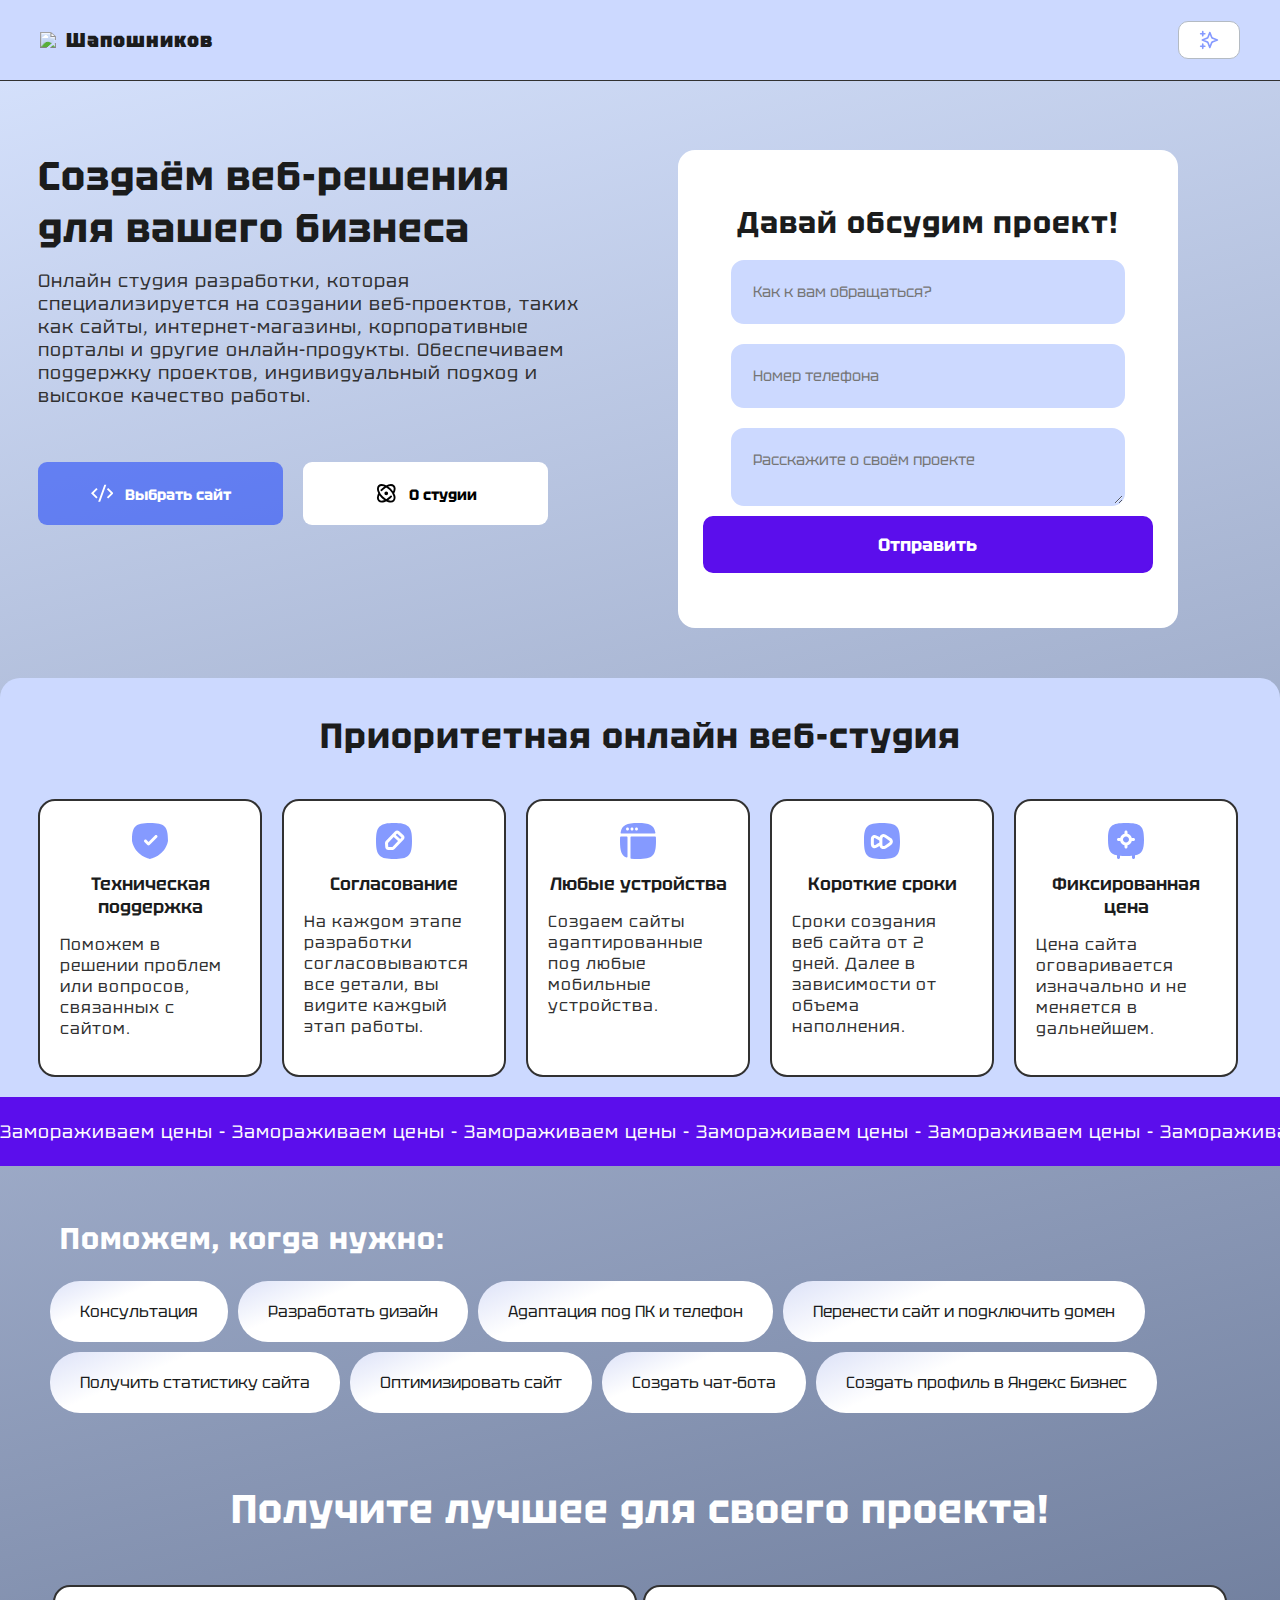
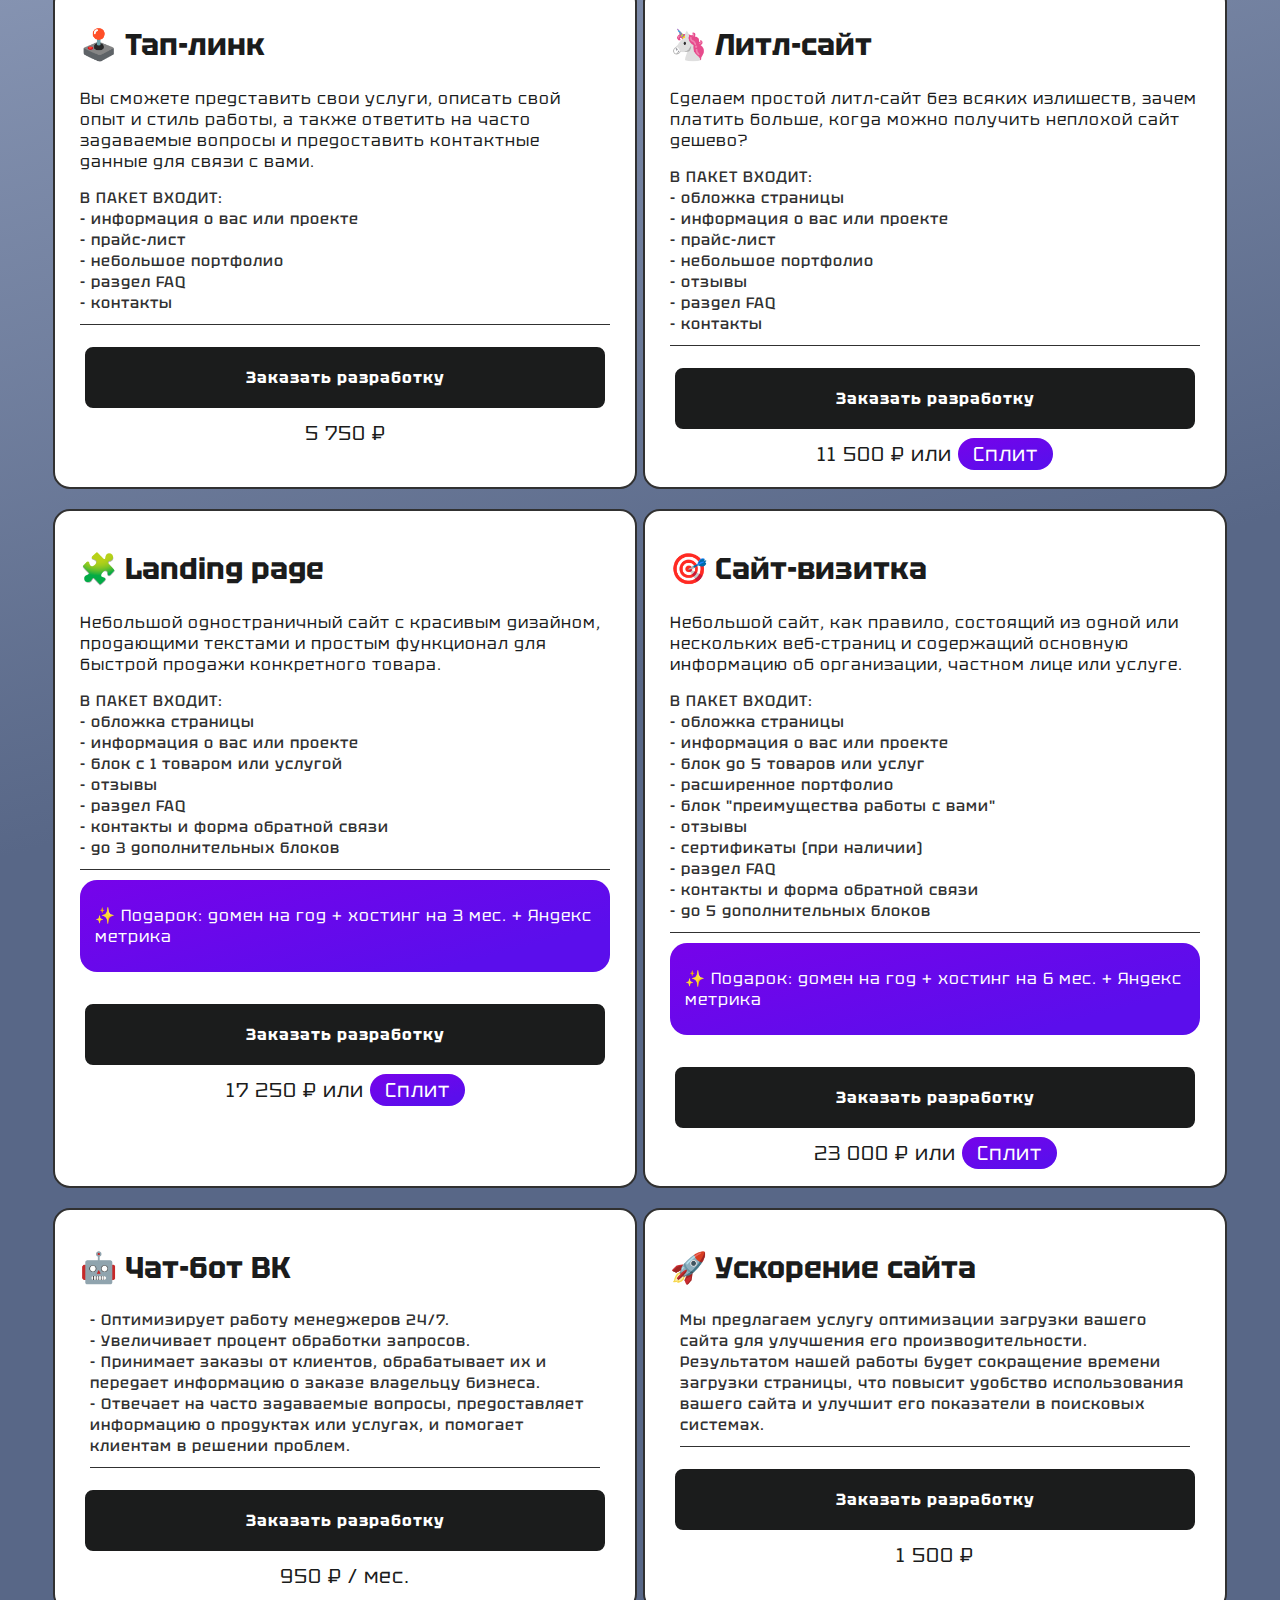
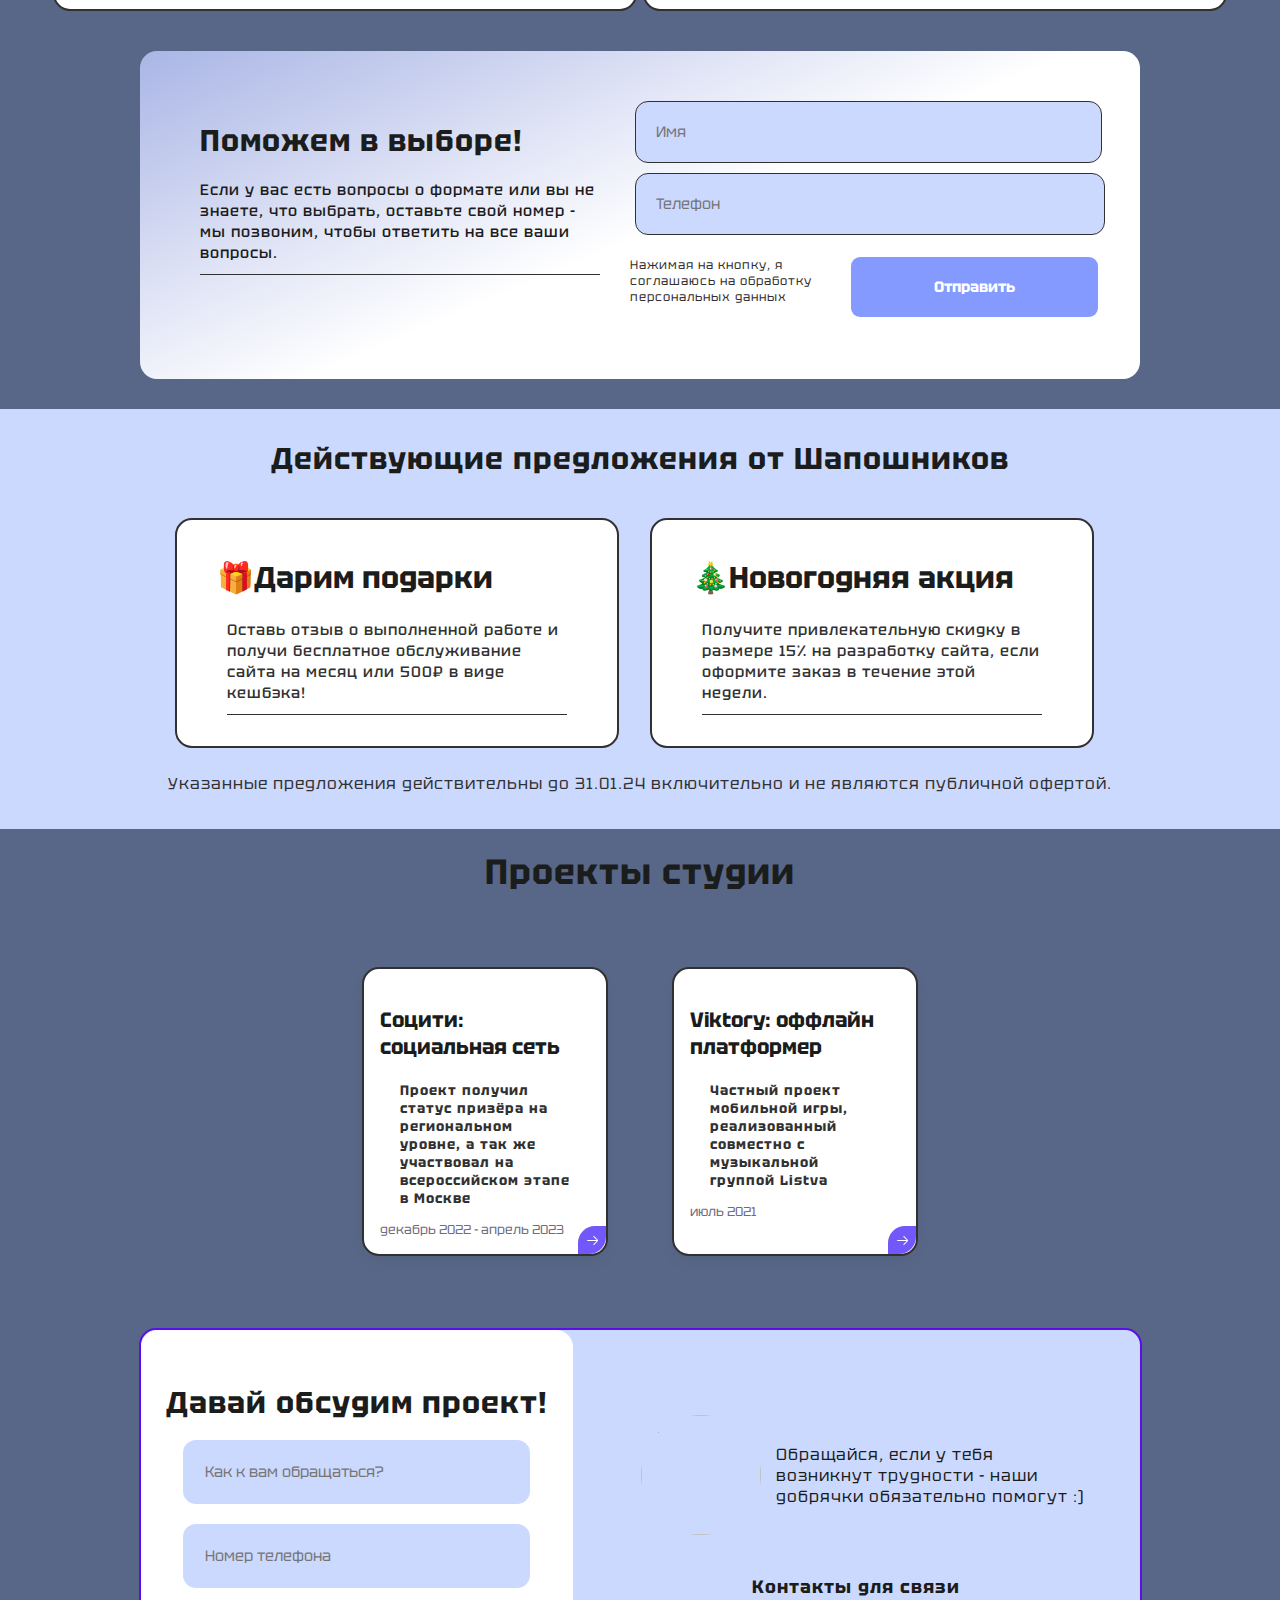
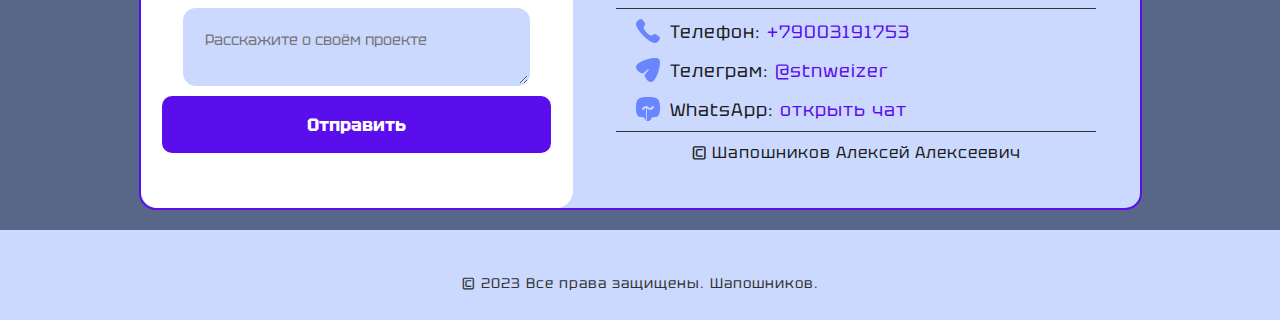
==== commit f4d05584: "Update index.html" ====
--- a/index.html
+++ b/index.html
@@ -601,12 +601,15 @@
 
 
 
-
+     <div class="line_body_content">
+            <p class=" ">Проекты студии</p>
+        </div>
 
  
  <div style="
-    overflow: scroll;
-">
+   overflow: auto;
+      -ms-overflow-style: none;
+      scrollbar-width: none;">
         <div style="" class="line_body_content">
              <div style="   display: flex;  max-width: 1224px;    margin: 0 auto; ">
                  <div class="card_info">
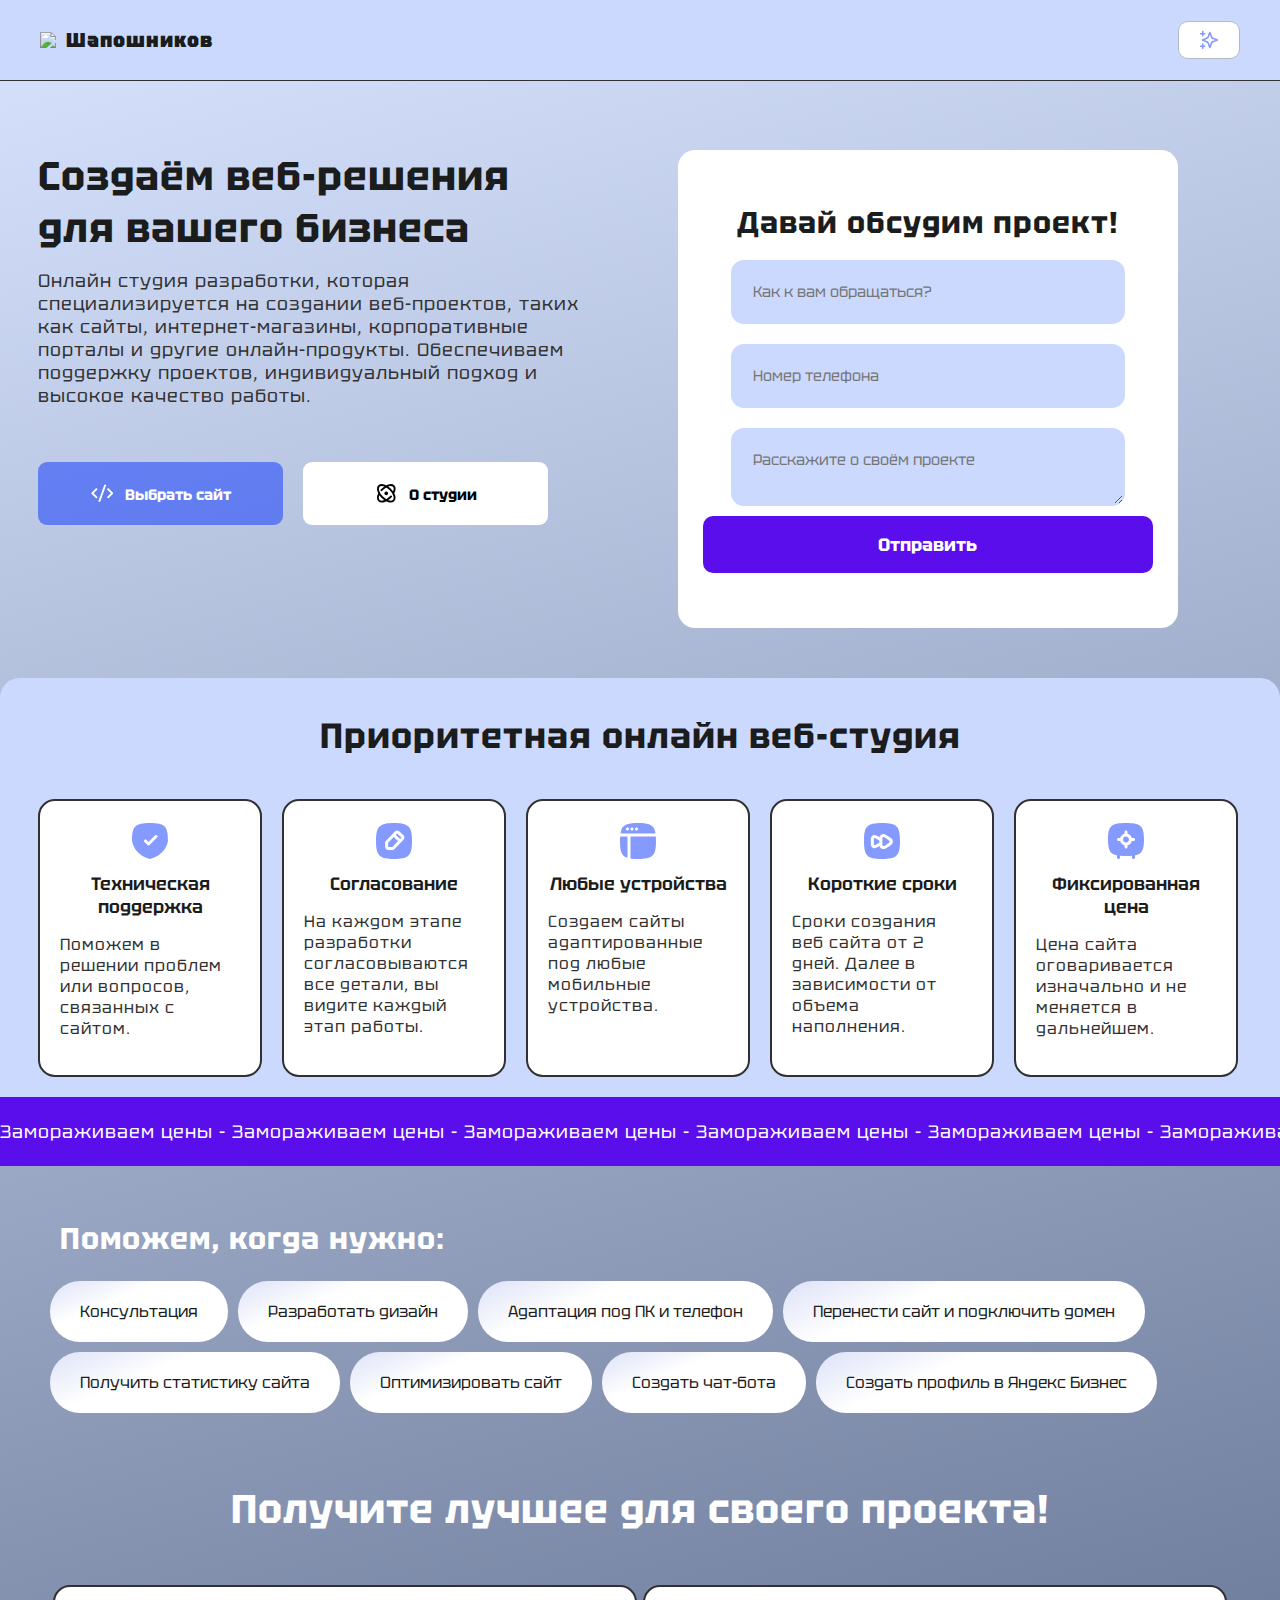
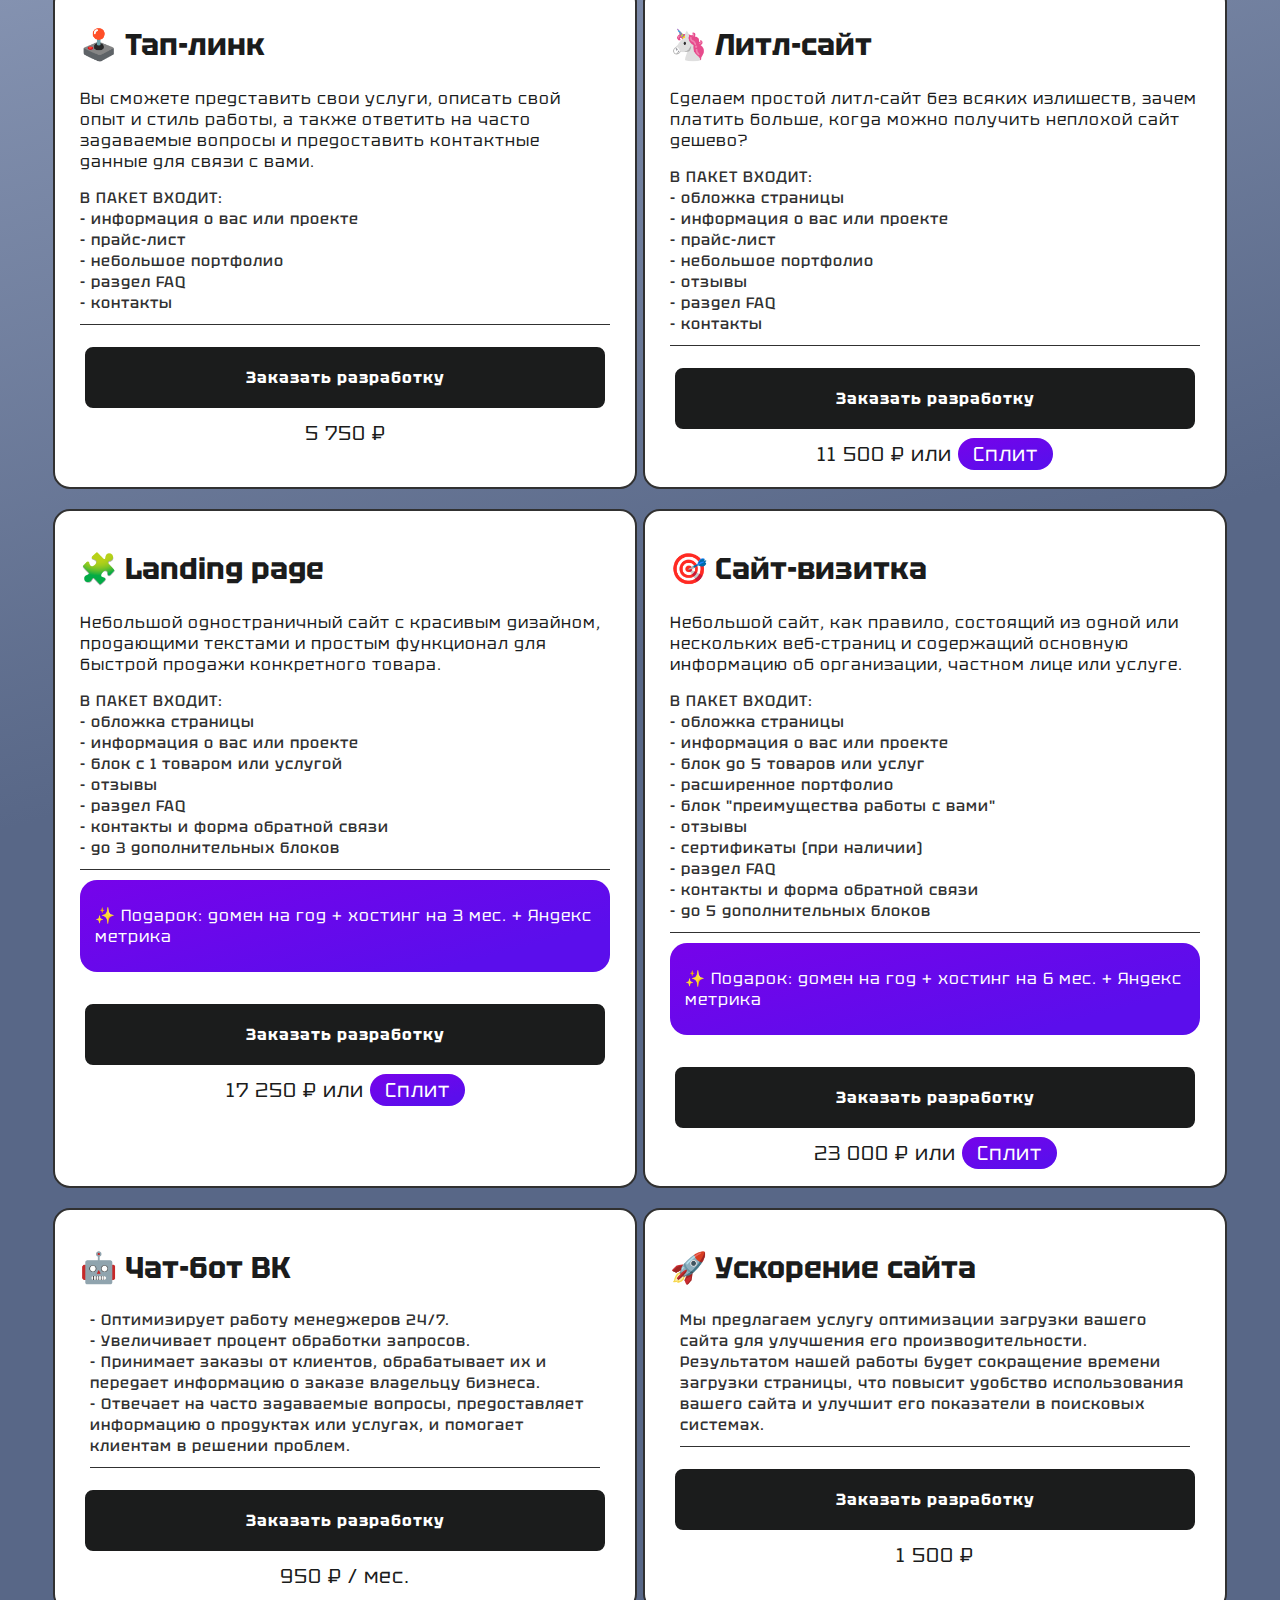
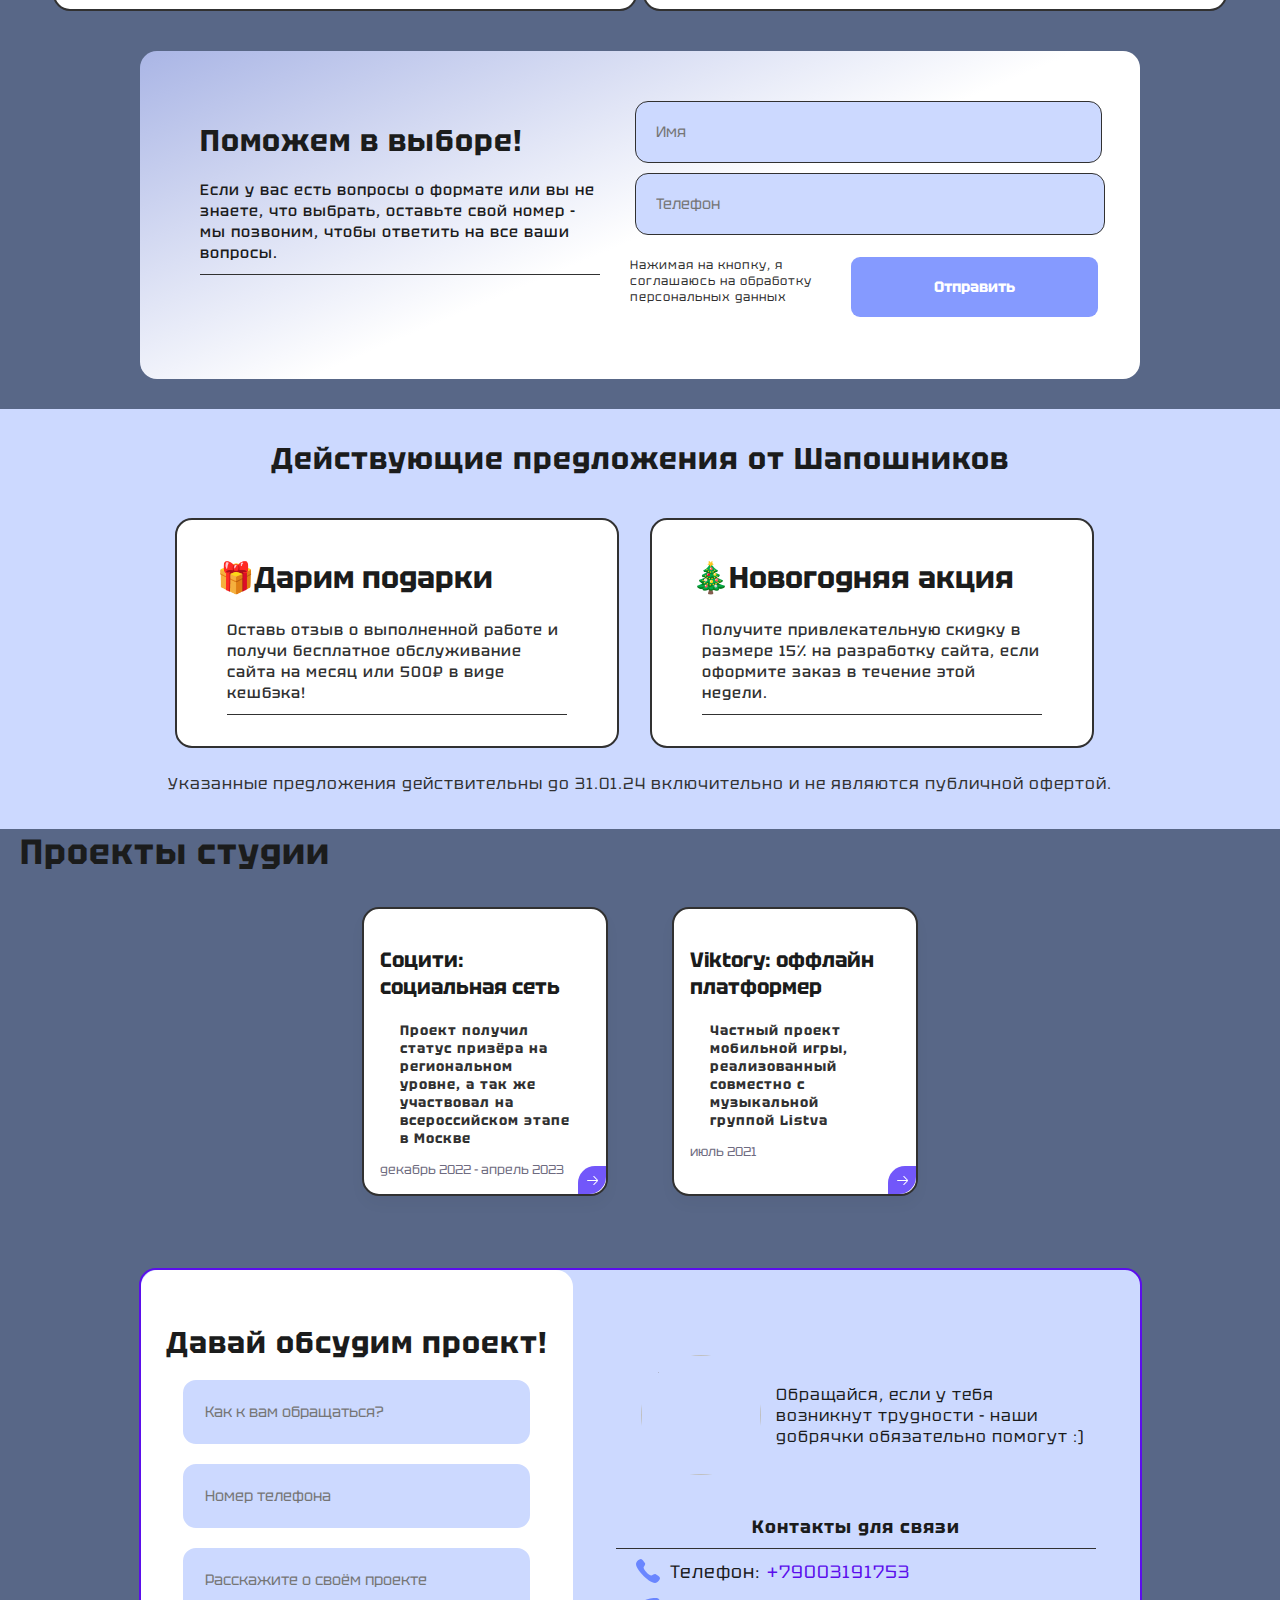
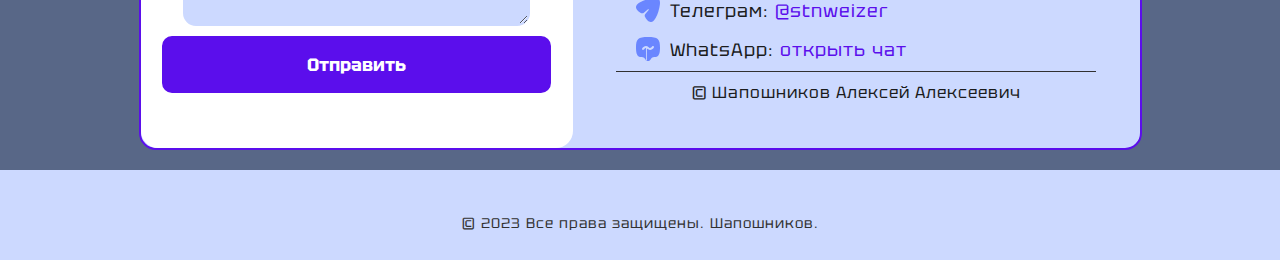
==== commit f17f0c45: "Update index.html" ====
--- a/index.html
+++ b/index.html
@@ -601,16 +601,15 @@
 
 
 
-     <div class="line_body_content">
-            <p class=" ">Проекты студии</p>
-        </div>
-
+             <p style="font-size: 35px;     color: var(--main_color);     padding: 0 20px;     margin: 0 auto;     font-weight: 700; ">Проекты студии</p>
+ 
  
  <div style="
    overflow: auto;
       -ms-overflow-style: none;
       scrollbar-width: none;">
-        <div style="" class="line_body_content">
+        <div style="    margin-top: 0;
+" class="line_body_content">
              <div style="   display: flex;  max-width: 1224px;    margin: 0 auto; ">
                  <div class="card_info">
                     <h3 class="card__title">Социти: социальная сеть
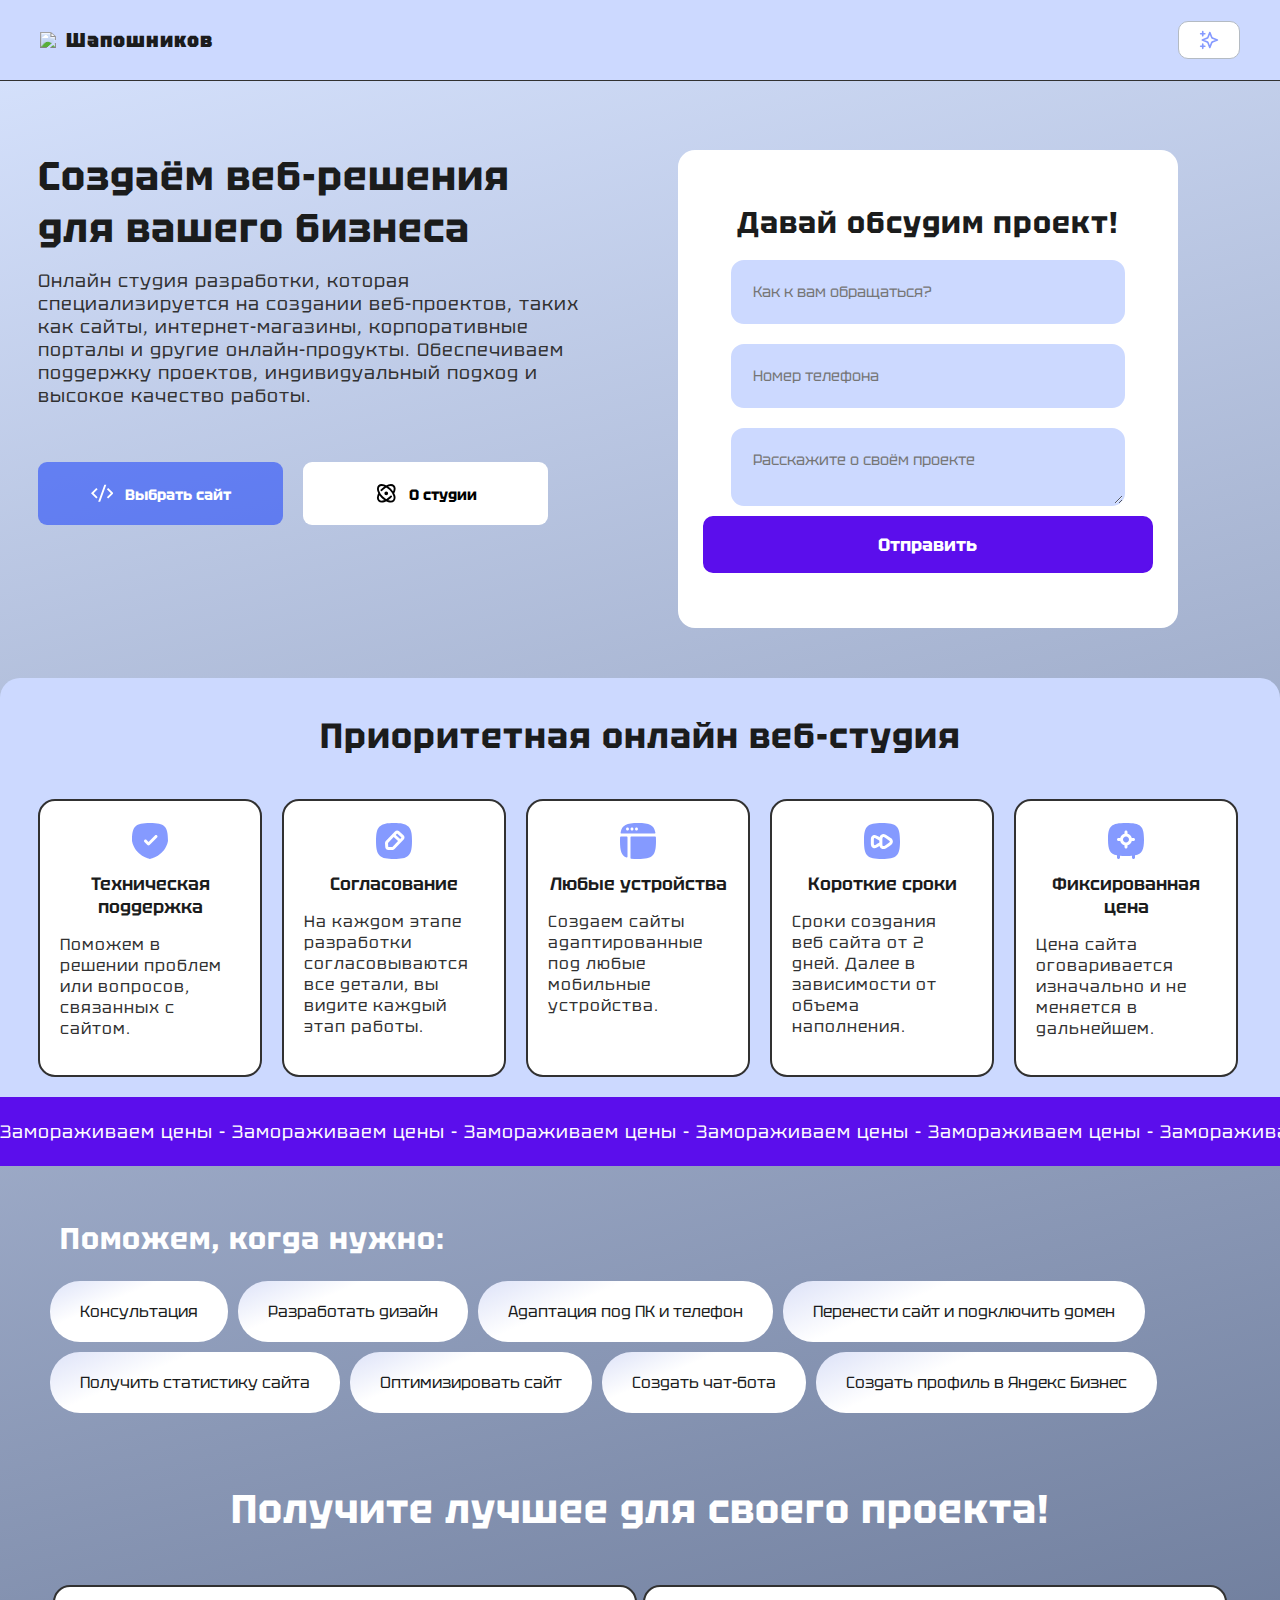
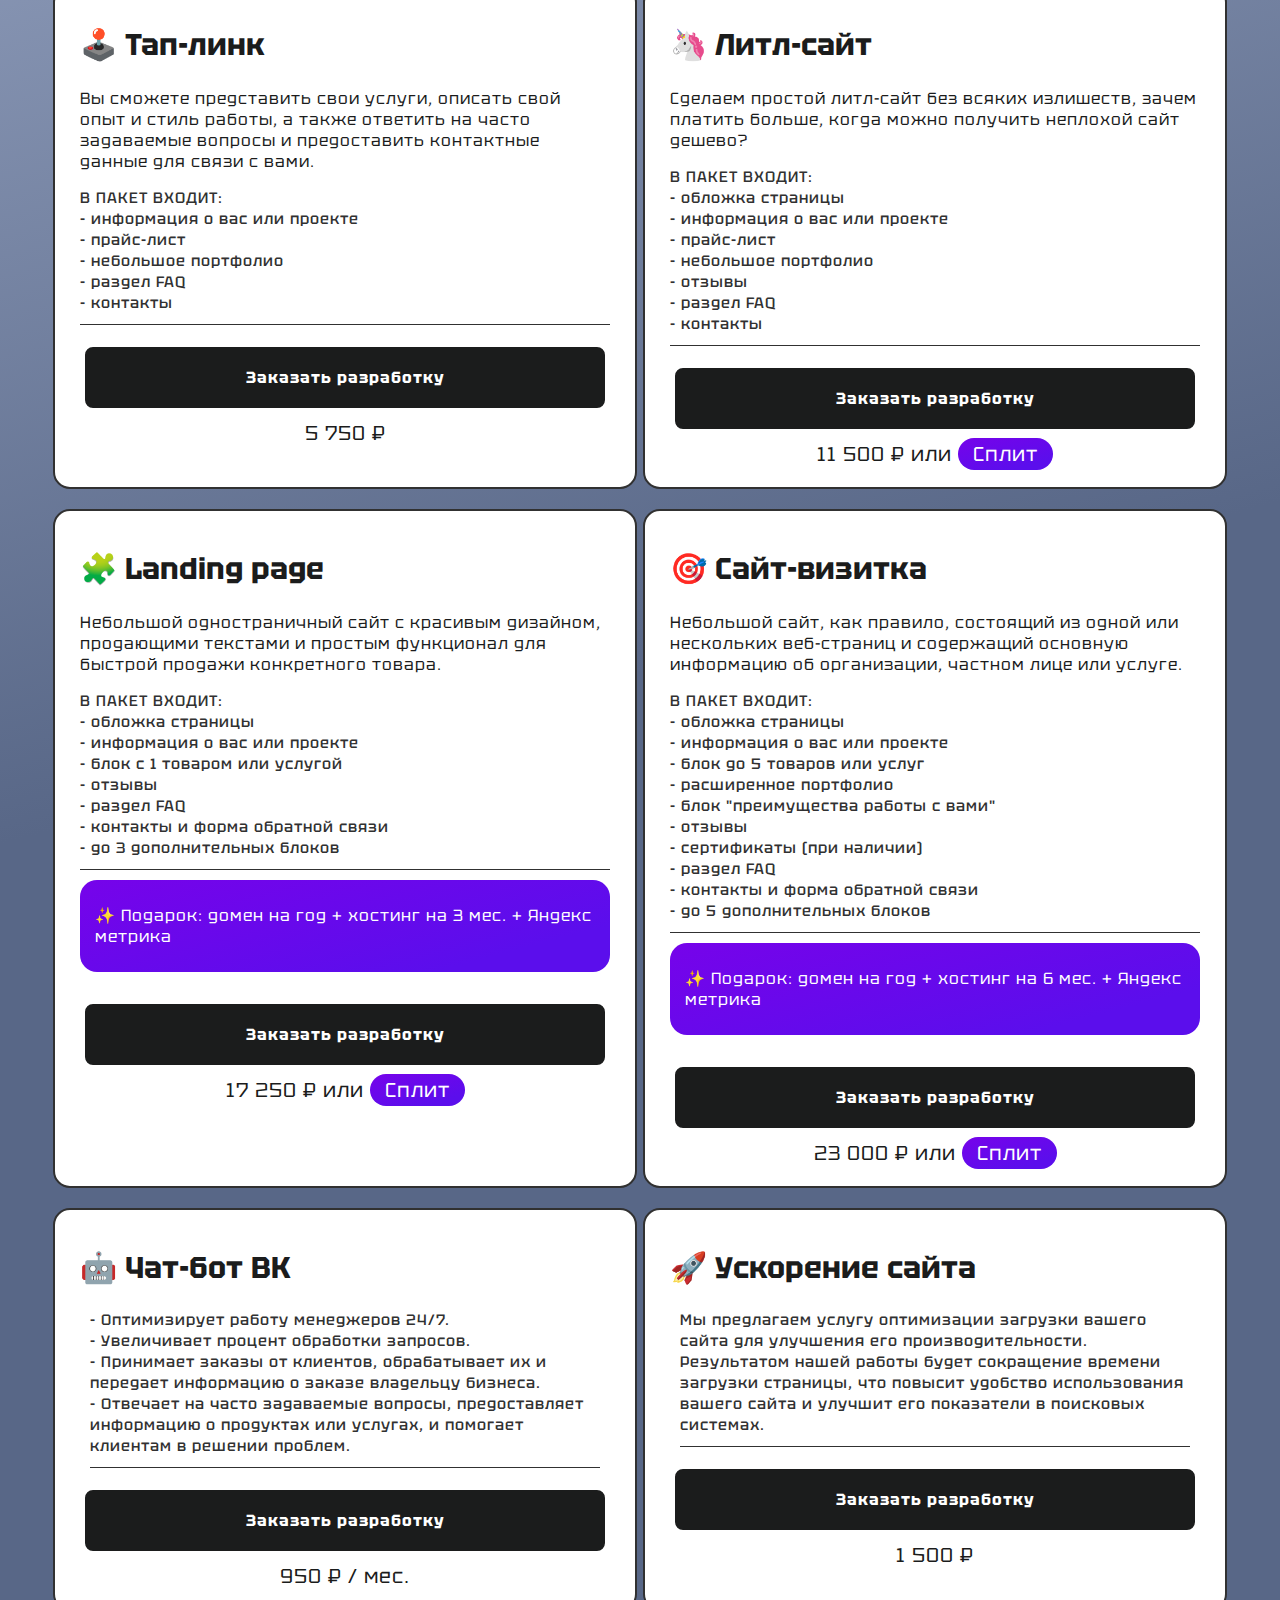
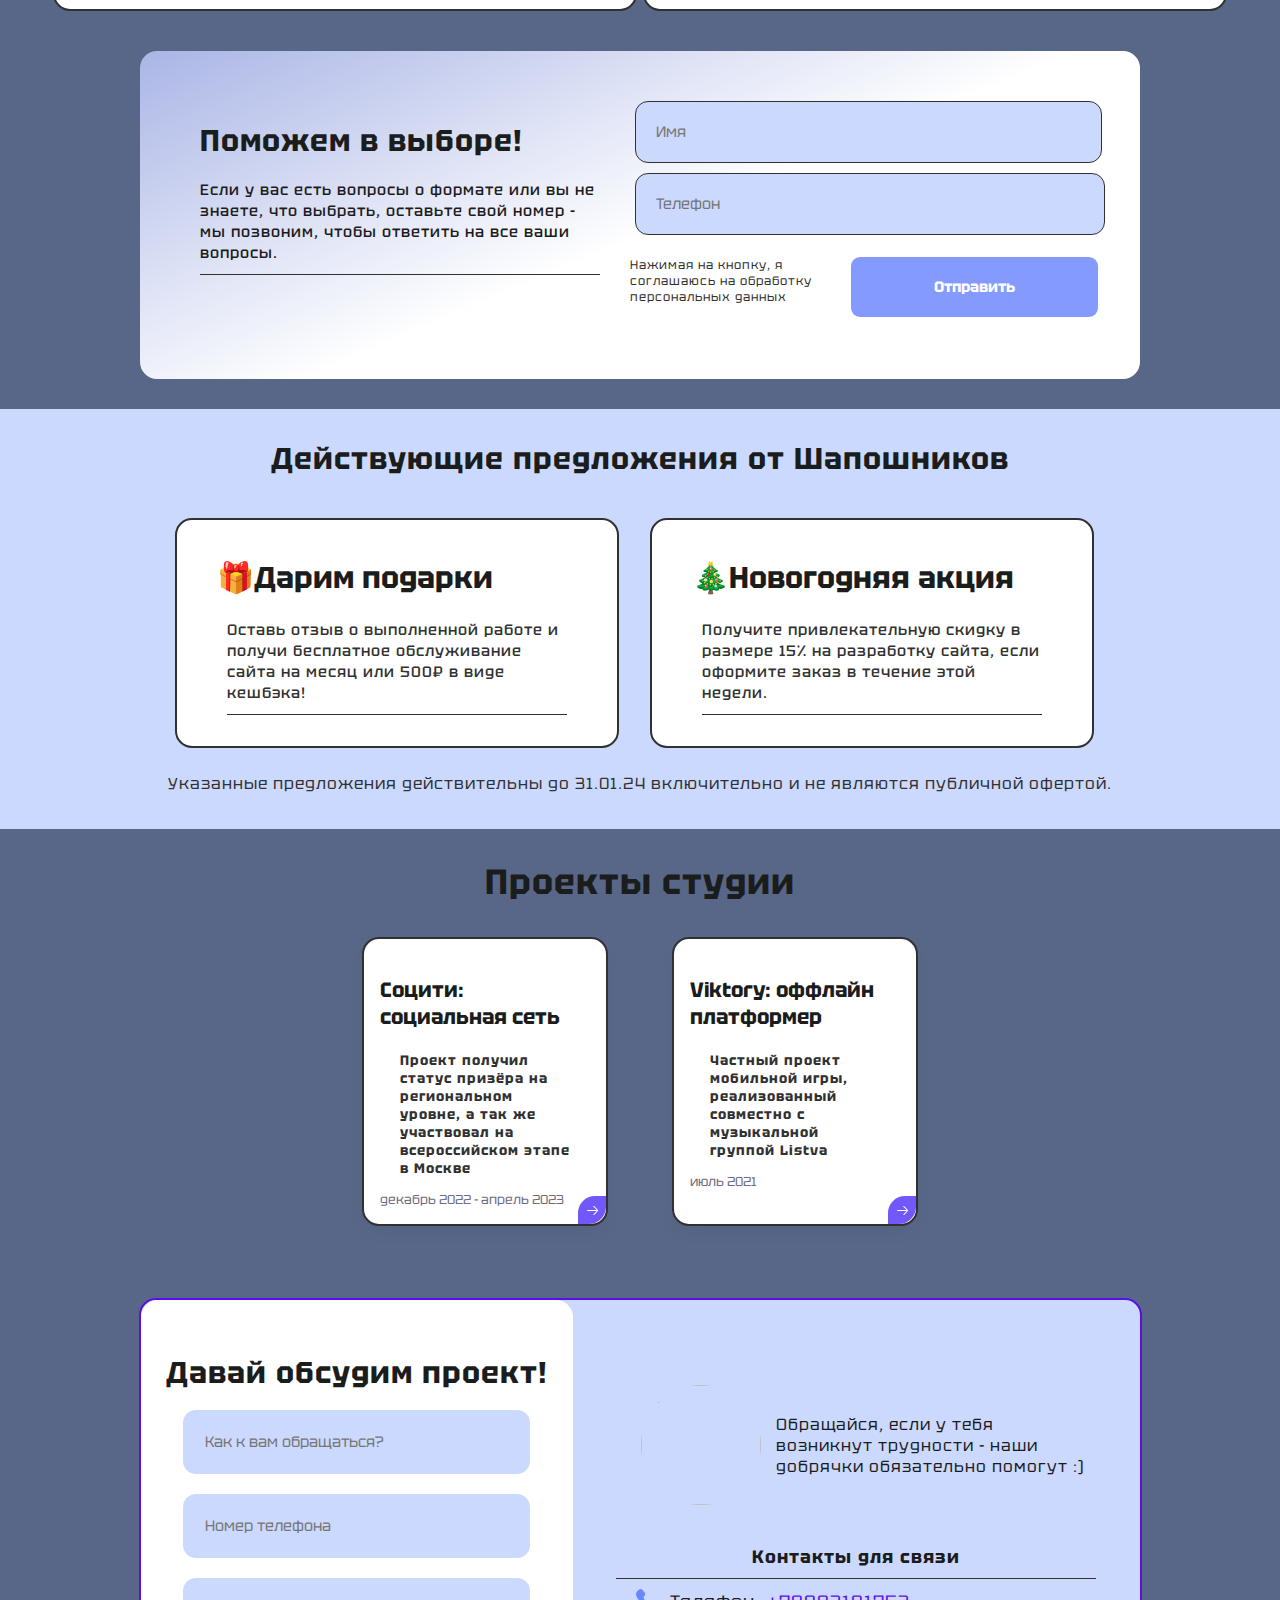
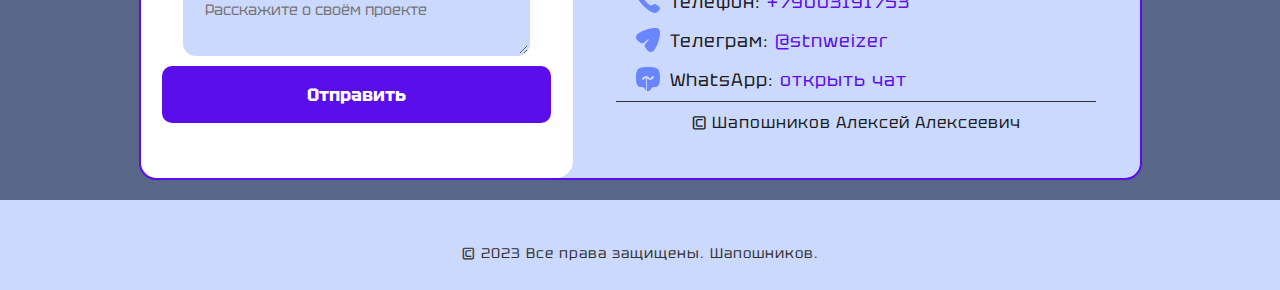
==== commit 27f8f8cd: "Update index.html" ====
--- a/index.html
+++ b/index.html
@@ -601,7 +601,12 @@
 
 
 
-             <p style="font-size: 35px;     color: var(--main_color);     padding: 0 20px;     margin: 0 auto;     font-weight: 700; ">Проекты студии</p>
+             <p style="    font-size: 35px;
+    color: var(--main_color);
+    padding: 0 20px;
+    margin: 30px auto 0 auto;
+    font-weight: 700;
+    width: fit-content; ">Проекты студии</p>
  
  
  <div style="
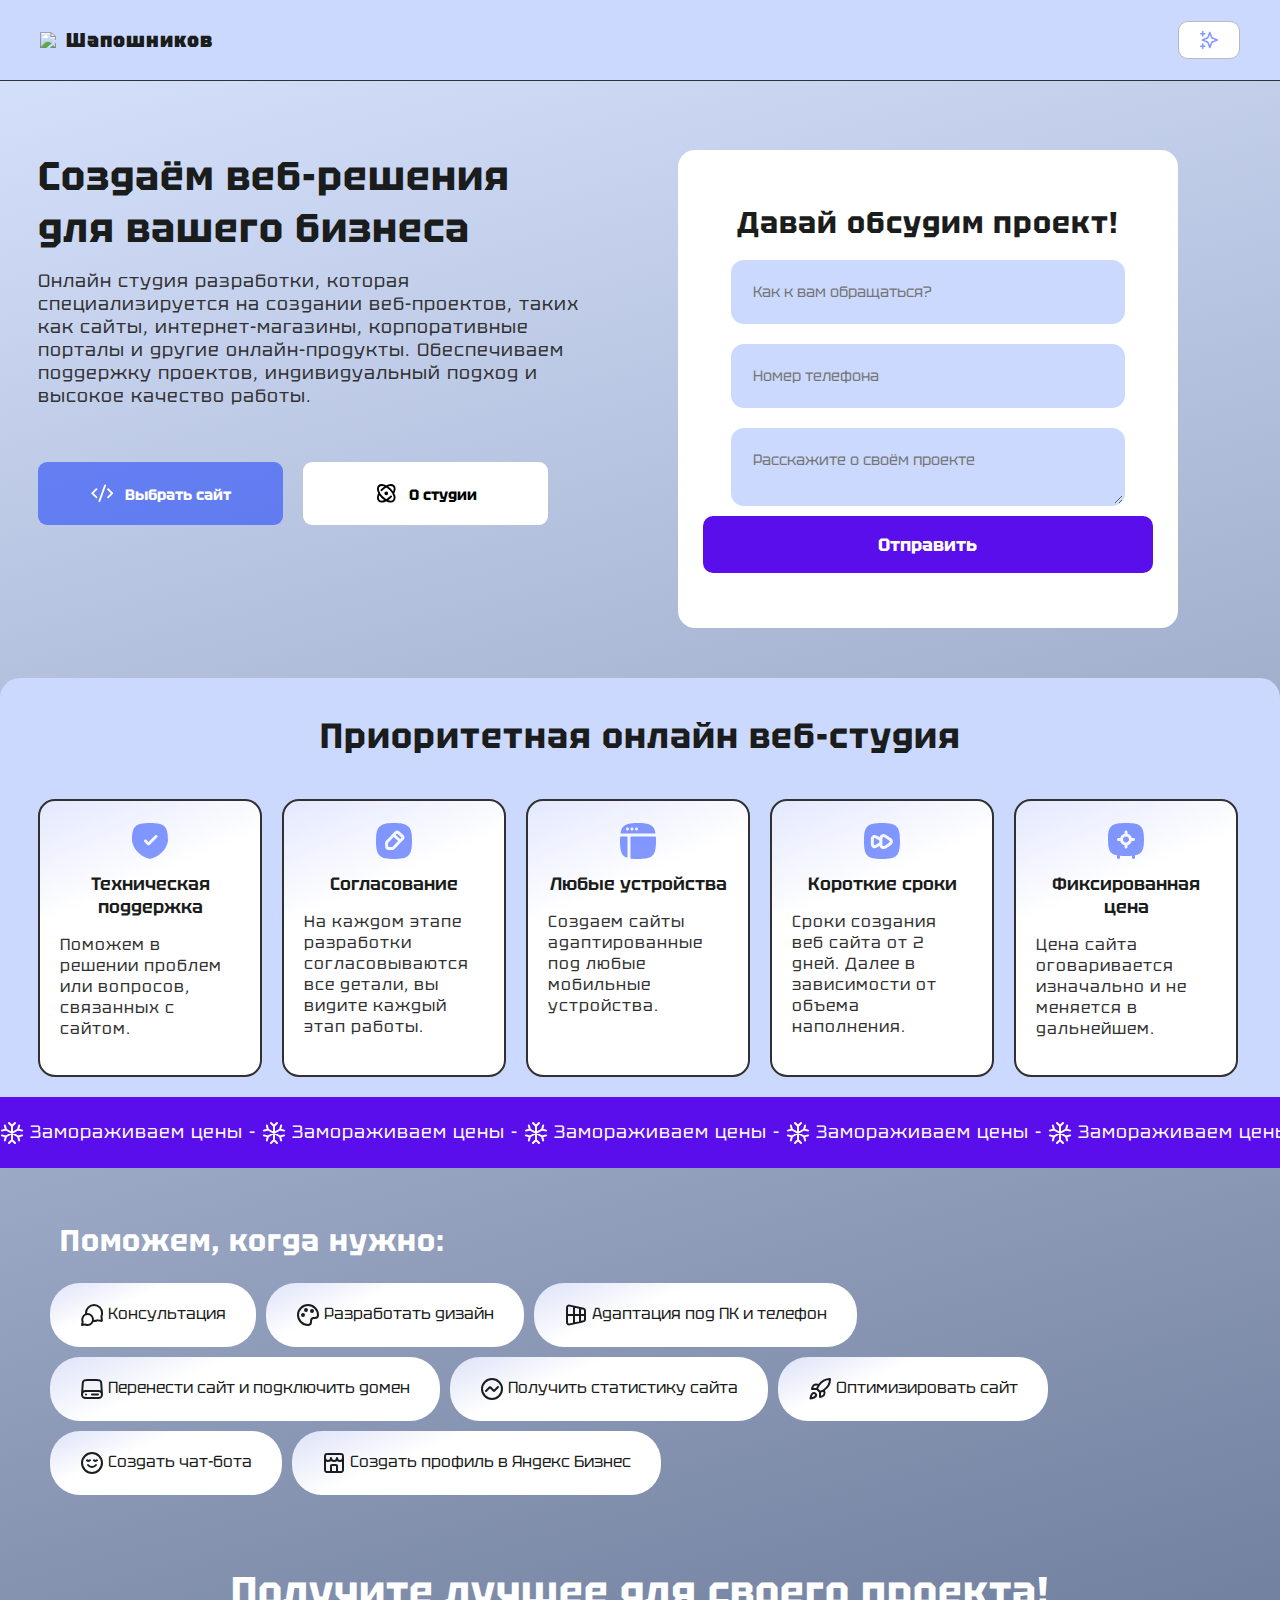
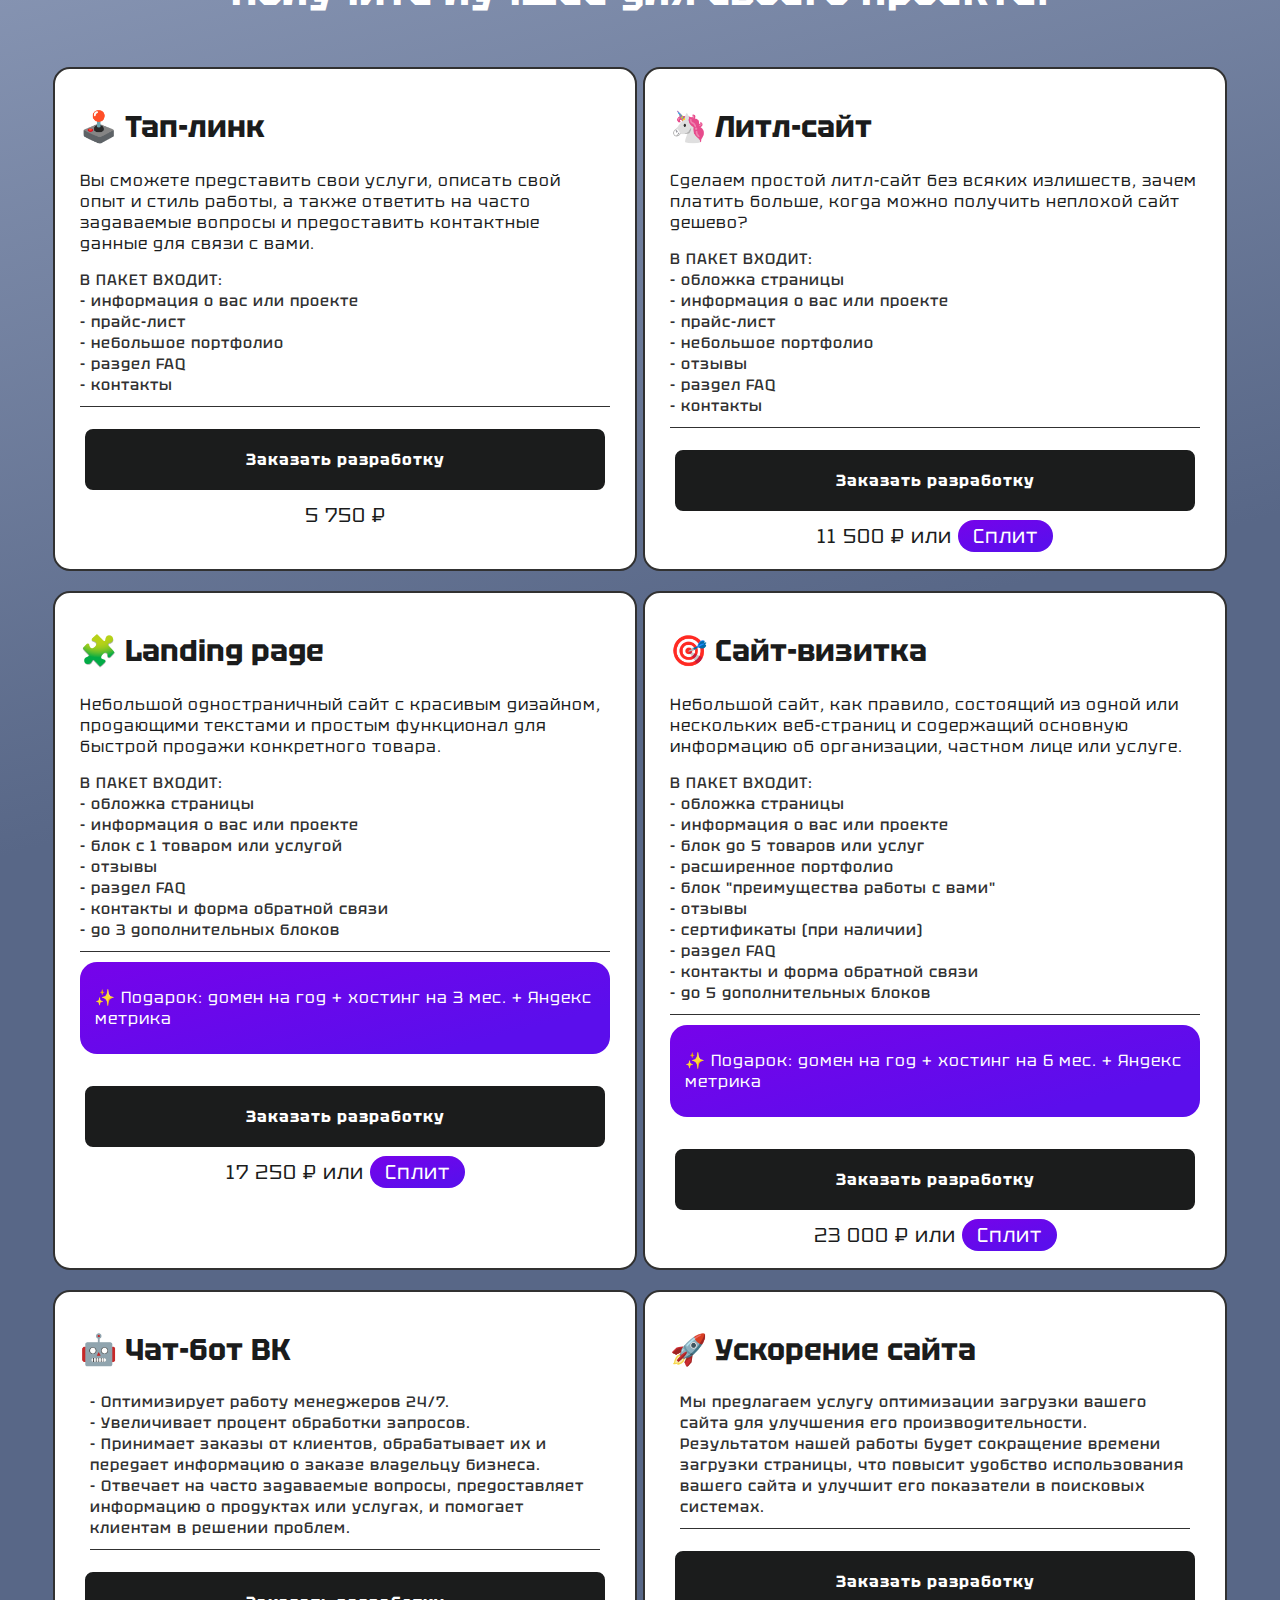
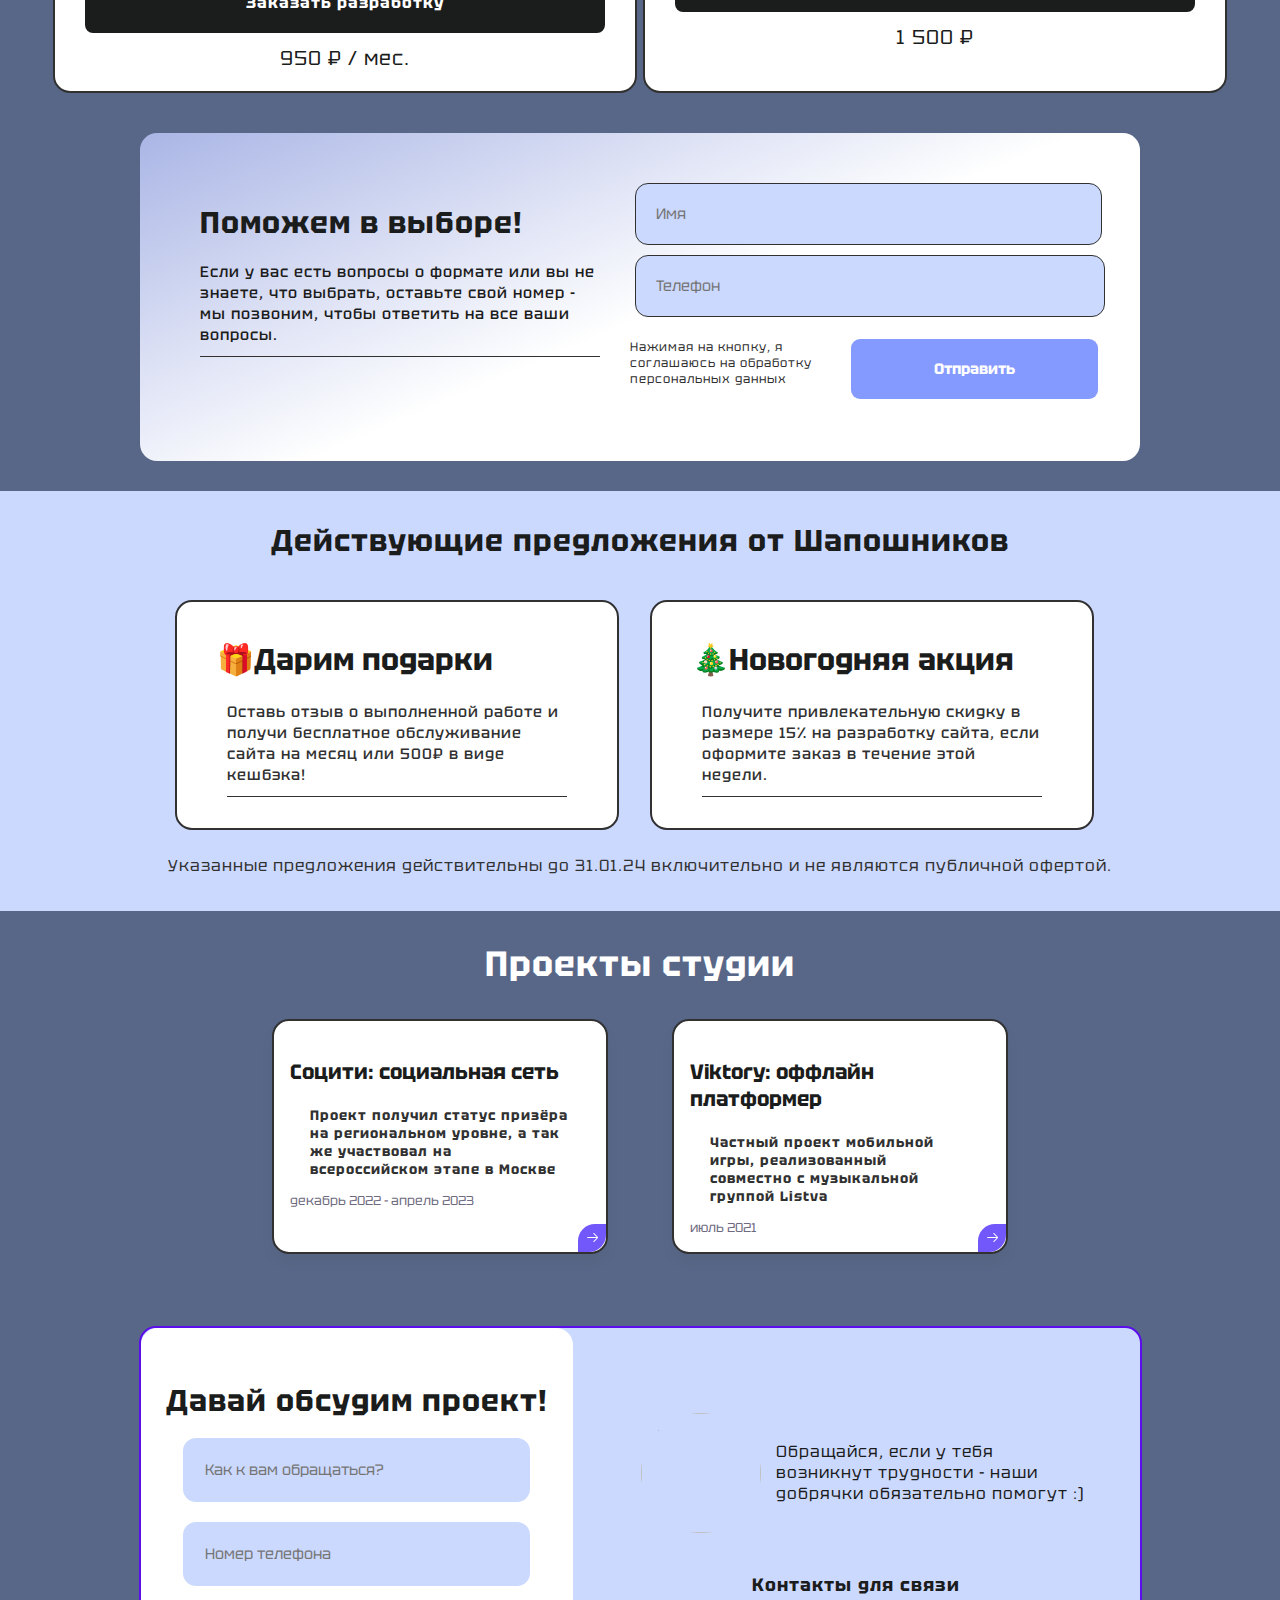
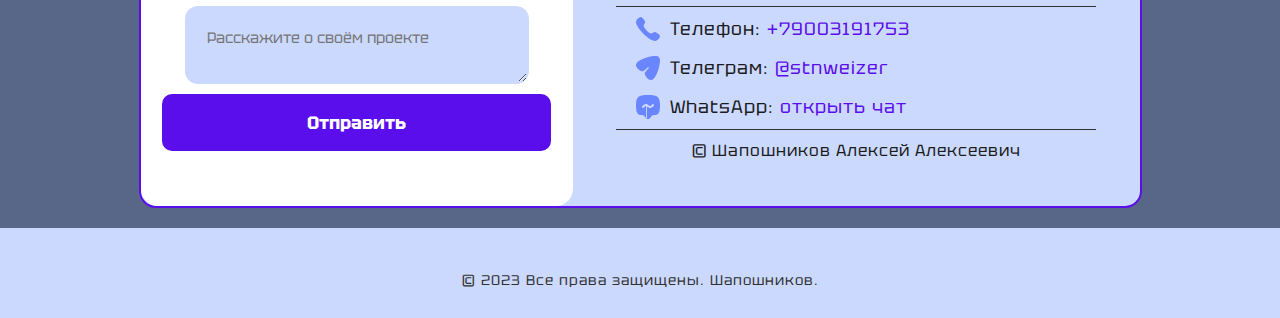
==== commit 3e8bc75d: "вап" ====
--- a/index.html
+++ b/index.html
@@ -200,8 +200,8 @@
     padding-bottom: 10px;">Давай обсудим проект!</p>
                 <input required name="name" type="text" placeholder="Как к вам обращаться?" style=" width: 70%; border:2px solid var(--glass); max-width: 425px; border-radius: 13px; margin: 10px auto;     display: block;
  padding: 20px 20px; background: var(--glass);">
-                <input required name="number" type="number" placeholder="Номер телефона" style=" width: 70%; border: 2px solid var(--glass); max-width: 425px; border-radius: 13px; margin: 10px auto;     display: block; padding: 20px 20px; background: var(--glass);">
-                <textarea required name="text" type="text" placeholder="Расскажите о своём проекте" style=" width: 70%; border: 2px solid var(--glass); max-width: 425px;min-width: 280px; border-radius: 13px;margin: 10px auto;     display: block;padding: 20px 20px; background: var(--glass);"></textarea>
+                <input required name="text" type="text" placeholder="Номер телефона" style=" width: 70%; border: 2px solid var(--glass); max-width: 425px; border-radius: 13px; margin: 10px auto;     display: block; padding: 20px 20px; background: var(--glass);">
+                <textarea required name="text" type="text" placeholder="Расскажите о своём проекте" style=" width: 70%; border: 2px solid var(--glass); max-width: 400px;width: 70%;  border-radius: 13px;margin: 10px auto;     display: block;padding: 20px 20px; background: var(--glass);"></textarea>
                 <button type="submit" class="button noselect">Отправить <span class="flare"></span></button>
             </form>
         </div>
@@ -211,7 +211,7 @@
     display: block;"></div>
     <div class="line_body">
         <div class="line_body_content">
-            <p class=" ">Приоритетная онлайн веб-студия </p>
+            <p class=" ">Приоритетная онлайн веб-студия</p>
         </div>
         <div style="display: flex; 
     max-width: 1224px;
@@ -276,7 +276,31 @@
 </div>
 !-->
     <div class="marquee-container">
-        <p class="marquee">Замораживаем цены - Замораживаем цены - Замораживаем цены - Замораживаем цены - Замораживаем цены - Замораживаем цены - Замораживаем цены - Замораживаем цены -</p>
+        <p class="marquee"><svg width="24" height="24" viewBox="0 0 24 24" fill="none" xmlns="http://www.w3.org/2000/svg">
+<path d="M18.0622 8.5L5.9378 15.5M18.0622 8.5L19.1602 4.40192M18.0622 8.5L22.1602 9.59808M5.9378 15.5L1.83972 14.4019M5.9378 15.5L4.83972 19.5981M18.0621 15.4999L5.93771 8.49986M18.0621 15.4999L22.1602 14.4018M18.0621 15.4999L19.1602 19.598M5.93771 8.49986L4.83986 4.40203M5.93771 8.49986L1.83986 9.59819M12 5L12 19M12 5L8.99998 2M12 5L15 2M12 19L8.99998 22M12 19L15 22" stroke="white" stroke-width="2" stroke-linecap="round" stroke-linejoin="round"/>
+</svg>
+Замораживаем цены - <svg width="24" height="24" viewBox="0 0 24 24" fill="none" xmlns="http://www.w3.org/2000/svg">
+<path d="M18.0622 8.5L5.9378 15.5M18.0622 8.5L19.1602 4.40192M18.0622 8.5L22.1602 9.59808M5.9378 15.5L1.83972 14.4019M5.9378 15.5L4.83972 19.5981M18.0621 15.4999L5.93771 8.49986M18.0621 15.4999L22.1602 14.4018M18.0621 15.4999L19.1602 19.598M5.93771 8.49986L4.83986 4.40203M5.93771 8.49986L1.83986 9.59819M12 5L12 19M12 5L8.99998 2M12 5L15 2M12 19L8.99998 22M12 19L15 22" stroke="white" stroke-width="2" stroke-linecap="round" stroke-linejoin="round"/>
+</svg>
+Замораживаем цены - <svg width="24" height="24" viewBox="0 0 24 24" fill="none" xmlns="http://www.w3.org/2000/svg">
+<path d="M18.0622 8.5L5.9378 15.5M18.0622 8.5L19.1602 4.40192M18.0622 8.5L22.1602 9.59808M5.9378 15.5L1.83972 14.4019M5.9378 15.5L4.83972 19.5981M18.0621 15.4999L5.93771 8.49986M18.0621 15.4999L22.1602 14.4018M18.0621 15.4999L19.1602 19.598M5.93771 8.49986L4.83986 4.40203M5.93771 8.49986L1.83986 9.59819M12 5L12 19M12 5L8.99998 2M12 5L15 2M12 19L8.99998 22M12 19L15 22" stroke="white" stroke-width="2" stroke-linecap="round" stroke-linejoin="round"/>
+</svg>
+Замораживаем цены - <svg width="24" height="24" viewBox="0 0 24 24" fill="none" xmlns="http://www.w3.org/2000/svg">
+<path d="M18.0622 8.5L5.9378 15.5M18.0622 8.5L19.1602 4.40192M18.0622 8.5L22.1602 9.59808M5.9378 15.5L1.83972 14.4019M5.9378 15.5L4.83972 19.5981M18.0621 15.4999L5.93771 8.49986M18.0621 15.4999L22.1602 14.4018M18.0621 15.4999L19.1602 19.598M5.93771 8.49986L4.83986 4.40203M5.93771 8.49986L1.83986 9.59819M12 5L12 19M12 5L8.99998 2M12 5L15 2M12 19L8.99998 22M12 19L15 22" stroke="white" stroke-width="2" stroke-linecap="round" stroke-linejoin="round"/>
+</svg>
+Замораживаем цены - <svg width="24" height="24" viewBox="0 0 24 24" fill="none" xmlns="http://www.w3.org/2000/svg">
+<path d="M18.0622 8.5L5.9378 15.5M18.0622 8.5L19.1602 4.40192M18.0622 8.5L22.1602 9.59808M5.9378 15.5L1.83972 14.4019M5.9378 15.5L4.83972 19.5981M18.0621 15.4999L5.93771 8.49986M18.0621 15.4999L22.1602 14.4018M18.0621 15.4999L19.1602 19.598M5.93771 8.49986L4.83986 4.40203M5.93771 8.49986L1.83986 9.59819M12 5L12 19M12 5L8.99998 2M12 5L15 2M12 19L8.99998 22M12 19L15 22" stroke="white" stroke-width="2" stroke-linecap="round" stroke-linejoin="round"/>
+</svg>
+Замораживаем цены - <svg width="24" height="24" viewBox="0 0 24 24" fill="none" xmlns="http://www.w3.org/2000/svg">
+<path d="M18.0622 8.5L5.9378 15.5M18.0622 8.5L19.1602 4.40192M18.0622 8.5L22.1602 9.59808M5.9378 15.5L1.83972 14.4019M5.9378 15.5L4.83972 19.5981M18.0621 15.4999L5.93771 8.49986M18.0621 15.4999L22.1602 14.4018M18.0621 15.4999L19.1602 19.598M5.93771 8.49986L4.83986 4.40203M5.93771 8.49986L1.83986 9.59819M12 5L12 19M12 5L8.99998 2M12 5L15 2M12 19L8.99998 22M12 19L15 22" stroke="white" stroke-width="2" stroke-linecap="round" stroke-linejoin="round"/>
+</svg>
+Замораживаем цены - <svg width="24" height="24" viewBox="0 0 24 24" fill="none" xmlns="http://www.w3.org/2000/svg">
+<path d="M18.0622 8.5L5.9378 15.5M18.0622 8.5L19.1602 4.40192M18.0622 8.5L22.1602 9.59808M5.9378 15.5L1.83972 14.4019M5.9378 15.5L4.83972 19.5981M18.0621 15.4999L5.93771 8.49986M18.0621 15.4999L22.1602 14.4018M18.0621 15.4999L19.1602 19.598M5.93771 8.49986L4.83986 4.40203M5.93771 8.49986L1.83986 9.59819M12 5L12 19M12 5L8.99998 2M12 5L15 2M12 19L8.99998 22M12 19L15 22" stroke="white" stroke-width="2" stroke-linecap="round" stroke-linejoin="round"/>
+</svg>
+Замораживаем цены - <svg width="24" height="24" viewBox="0 0 24 24" fill="none" xmlns="http://www.w3.org/2000/svg">
+<path d="M18.0622 8.5L5.9378 15.5M18.0622 8.5L19.1602 4.40192M18.0622 8.5L22.1602 9.59808M5.9378 15.5L1.83972 14.4019M5.9378 15.5L4.83972 19.5981M18.0621 15.4999L5.93771 8.49986M18.0621 15.4999L22.1602 14.4018M18.0621 15.4999L19.1602 19.598M5.93771 8.49986L4.83986 4.40203M5.93771 8.49986L1.83986 9.59819M12 5L12 19M12 5L8.99998 2M12 5L15 2M12 19L8.99998 22M12 19L15 22" stroke="white" stroke-width="2" stroke-linecap="round" stroke-linejoin="round"/>
+</svg>
+Замораживаем цены -</p>
     </div>
     <div style="padding: 40px;    max-width: 1250px;
     margin: 0 auto;
@@ -291,14 +315,42 @@
         <div style="
     display: flow-root;
 ">
-            <div class="atom">Консультация</div>
-            <div class="atom">Разработать дизайн</div>
-            <div class="atom">Адаптация под ПК и телефон</div>
-            <div class="atom">Перенести сайт и подключить домен</div>
-            <div class="atom">Получить статистику сайта</div>
-            <div class="atom">Оптимизировать сайт</div>
-            <div class="atom">Создать чат-бота</div>
-            <div id="choise" class="atom">Создать профиль в Яндекс Бизнес</div>
+            <div class="atom"><svg width="24" height="24" viewBox="0 0 24 24" fill="none" xmlns="http://www.w3.org/2000/svg">
+<path d="M6.09436 11.2288C6.03221 10.8282 5.99996 10.4179 5.99996 10C5.99996 5.58172 9.60525 2 14.0526 2C18.4999 2 22.1052 5.58172 22.1052 10C22.1052 10.9981 21.9213 11.9535 21.5852 12.8345C21.5154 13.0175 21.4804 13.109 21.4646 13.1804C21.4489 13.2512 21.4428 13.301 21.4411 13.3735C21.4394 13.4466 21.4493 13.5272 21.4692 13.6883L21.8717 16.9585C21.9153 17.3125 21.9371 17.4895 21.8782 17.6182C21.8266 17.731 21.735 17.8205 21.6211 17.8695C21.4911 17.9254 21.3146 17.8995 20.9617 17.8478L17.7765 17.3809C17.6101 17.3565 17.527 17.3443 17.4512 17.3448C17.3763 17.3452 17.3245 17.3507 17.2511 17.3661C17.177 17.3817 17.0823 17.4172 16.893 17.4881C16.0097 17.819 15.0524 18 14.0526 18C13.6344 18 13.2237 17.9683 12.8227 17.9073M7.63158 22C10.5965 22 13 19.5376 13 16.5C13 13.4624 10.5965 11 7.63158 11C4.66668 11 2.26316 13.4624 2.26316 16.5C2.26316 17.1106 2.36028 17.6979 2.53955 18.2467C2.61533 18.4787 2.65322 18.5947 2.66566 18.6739C2.67864 18.7567 2.68091 18.8031 2.67608 18.8867C2.67145 18.9668 2.65141 19.0573 2.61134 19.2383L2 22L4.9948 21.591C5.15827 21.5687 5.24 21.5575 5.31137 21.558C5.38652 21.5585 5.42641 21.5626 5.50011 21.5773C5.5701 21.5912 5.67416 21.6279 5.88227 21.7014C6.43059 21.8949 7.01911 22 7.63158 22Z" stroke="var(--main_color)" stroke-width="2" stroke-linecap="round" stroke-linejoin="round"/>
+</svg>
+
+Консультация</div>
+            <div class="atom"><svg width="24" height="24" viewBox="0 0 24 24" fill="none" xmlns="http://www.w3.org/2000/svg">
+<path d="M2 12C2 17.5228 6.47715 22 12 22C13.6569 22 15 20.6569 15 19V18.5C15 18.0356 15 17.8034 15.0257 17.6084C15.2029 16.2622 16.2622 15.2029 17.6084 15.0257C17.8034 15 18.0356 15 18.5 15H19C20.6569 15 22 13.6569 22 12C22 6.47715 17.5228 2 12 2C6.47715 2 2 6.47715 2 12Z" stroke="var(--main_color)" stroke-width="2" stroke-linecap="round" stroke-linejoin="round"/>
+<path d="M7 13C7.55228 13 8 12.5523 8 12C8 11.4477 7.55228 11 7 11C6.44772 11 6 11.4477 6 12C6 12.5523 6.44772 13 7 13Z" stroke="var(--main_color)" stroke-width="2" stroke-linecap="round" stroke-linejoin="round"/>
+<path d="M16 9C16.5523 9 17 8.55228 17 8C17 7.44772 16.5523 7 16 7C15.4477 7 15 7.44772 15 8C15 8.55228 15.4477 9 16 9Z" stroke="var(--main_color)" stroke-width="2" stroke-linecap="round" stroke-linejoin="round"/>
+<path d="M10 8C10.5523 8 11 7.55228 11 7C11 6.44772 10.5523 6 10 6C9.44772 6 9 6.44772 9 7C9 7.55228 9.44772 8 10 8Z" stroke="var(--main_color)" stroke-width="2" stroke-linecap="round" stroke-linejoin="round"/>
+</svg>
+Разработать дизайн</div>
+            <div class="atom"><svg width="24" height="24" viewBox="0 0 24 24" fill="none" xmlns="http://www.w3.org/2000/svg">
+<path d="M16 5.00007L16 19.0001M10 4.00007L10 20.0001M3 12.0001H21M3 5.98924L3 18.0109C3 19.3749 3 20.0569 3.28134 20.5297C3.52803 20.9442 3.9162 21.2556 4.37434 21.4065C4.89685 21.5785 5.56262 21.4306 6.89418 21.1347L18.4942 18.5569C19.3883 18.3582 19.8354 18.2589 20.1691 18.0185C20.4634 17.8064 20.6945 17.5183 20.8377 17.1849C21 16.807 21 16.3491 21 15.4331V8.56702C21 7.65109 21 7.19312 20.8377 6.8152C20.6945 6.48186 20.4634 6.19373 20.1691 5.98168C19.8354 5.74126 19.3883 5.64191 18.4942 5.44322L6.89418 2.86544C5.56262 2.56954 4.89685 2.42159 4.37434 2.59368C3.9162 2.74457 3.52803 3.05596 3.28134 3.47045C3 3.94318 3 4.6252 3 5.98924Z" stroke="var(--main_color)" stroke-width="2" stroke-linecap="round" stroke-linejoin="round"/>
+</svg>
+Адаптация под ПК и телефон</div>
+            <div class="atom"><svg width="24" height="24" viewBox="0 0 24 24" fill="none" xmlns="http://www.w3.org/2000/svg">
+<path d="M22 17.5L21.3083 7.46975C21.1997 5.89504 21.1454 5.10768 20.8041 4.51082C20.5036 3.98533 20.0512 3.56304 19.5062 3.29942C18.8873 3 18.0981 3 16.5196 3H7.48037C5.90191 3 5.11268 3 4.49376 3.29942C3.94884 3.56304 3.49642 3.98533 3.19594 4.51082C2.85464 5.10768 2.80034 5.89503 2.69174 7.46975L2 17.5M22 17.5C22 19.433 20.433 21 18.5 21H5.5C3.567 21 2 19.433 2 17.5M22 17.5C22 15.567 20.433 14 18.5 14H5.5C3.567 14 2 15.567 2 17.5M6 17.5H6.01M12 17.5H18" stroke="var(--main_color)" stroke-width="2" stroke-linecap="round" stroke-linejoin="round"/>
+</svg>
+Перенести сайт и подключить домен</div>
+            <div class="atom"><svg width="24" height="24" viewBox="0 0 24 24" fill="none" xmlns="http://www.w3.org/2000/svg">
+<path d="M18 10L14.5657 13.4343C14.3677 13.6323 14.2687 13.7313 14.1545 13.7684C14.0541 13.8011 13.9459 13.8011 13.8455 13.7684C13.7313 13.7313 13.6323 13.6323 13.4343 13.4343L10.5657 10.5657C10.3677 10.3677 10.2687 10.2687 10.1545 10.2316C10.0541 10.1989 9.94591 10.1989 9.84549 10.2316C9.73133 10.2687 9.63232 10.3677 9.43431 10.5657L6 14M22 12C22 17.5228 17.5228 22 12 22C6.47715 22 2 17.5228 2 12C2 6.47715 6.47715 2 12 2C17.5228 2 22 6.47715 22 12Z" stroke="var(--main_color)" stroke-width="2" stroke-linecap="round" stroke-linejoin="round"/>
+</svg>
+Получить статистику сайта</div>
+            <div class="atom"><svg width="24" height="24" viewBox="0 0 24 24" fill="none" xmlns="http://www.w3.org/2000/svg">
+<path d="M12 14.9998L9 11.9998M12 14.9998C13.3968 14.4685 14.7369 13.7985 16 12.9998M12 14.9998V19.9998C12 19.9998 15.03 19.4498 16 17.9998C17.08 16.3798 16 12.9998 16 12.9998M9 11.9998C9.53214 10.6192 10.2022 9.29582 11 8.04976C12.1652 6.18675 13.7876 4.65281 15.713 3.59385C17.6384 2.53489 19.8027 1.98613 22 1.99976C22 4.71976 21.22 9.49976 16 12.9998M9 11.9998H4C4 11.9998 4.55 8.96976 6 7.99976C7.62 6.91976 11 7.99976 11 7.99976M4.5 16.4998C3 17.7598 2.5 21.4998 2.5 21.4998C2.5 21.4998 6.24 20.9998 7.5 19.4998C8.21 18.6598 8.2 17.3698 7.41 16.5898C7.02131 16.2188 6.50929 16.0044 5.97223 15.9878C5.43516 15.9712 4.91088 16.1535 4.5 16.4998Z" stroke="var(--main_color)" stroke-width="2" stroke-linecap="round" stroke-linejoin="round"/>
+</svg>
+Оптимизировать сайт</div>
+            <div class="atom"><svg width="24" height="24" viewBox="0 0 24 24" fill="none" xmlns="http://www.w3.org/2000/svg">
+<path d="M8 14C8 14 9.5 16 12 16C14.5 16 16 14 16 14M17 9.24C16.605 9.725 16.065 10 15.5 10C14.935 10 14.41 9.725 14 9.24M10 9.24C9.605 9.725 9.065 10 8.5 10C7.935 10 7.41 9.725 7 9.24M22 12C22 17.5228 17.5228 22 12 22C6.47715 22 2 17.5228 2 12C2 6.47715 6.47715 2 12 2C17.5228 2 22 6.47715 22 12Z" stroke="var(--main_color)" stroke-width="2" stroke-linecap="round" stroke-linejoin="round"/>
+</svg>
+Создать чат-бота</div>
+            <div id="choise" class="atom"><svg width="24" height="24" viewBox="0 0 24 24" fill="none" xmlns="http://www.w3.org/2000/svg">
+<path d="M15 21V15.6C15 15.0399 15 14.7599 14.891 14.546C14.7951 14.3578 14.6422 14.2049 14.454 14.109C14.2401 14 13.9601 14 13.4 14H10.6C10.0399 14 9.75992 14 9.54601 14.109C9.35785 14.2049 9.20487 14.3578 9.10899 14.546C9 14.7599 9 15.0399 9 15.6V21M3 7C3 8.65685 4.34315 10 6 10C7.65685 10 9 8.65685 9 7C9 8.65685 10.3431 10 12 10C13.6569 10 15 8.65685 15 7C15 8.65685 16.3431 10 18 10C19.6569 10 21 8.65685 21 7M6.2 21H17.8C18.9201 21 19.4802 21 19.908 20.782C20.2843 20.5903 20.5903 20.2843 20.782 19.908C21 19.4802 21 18.9201 21 17.8V6.2C21 5.0799 21 4.51984 20.782 4.09202C20.5903 3.71569 20.2843 3.40973 19.908 3.21799C19.4802 3 18.9201 3 17.8 3H6.2C5.0799 3 4.51984 3 4.09202 3.21799C3.71569 3.40973 3.40973 3.71569 3.21799 4.09202C3 4.51984 3 5.07989 3 6.2V17.8C3 18.9201 3 19.4802 3.21799 19.908C3.40973 20.2843 3.71569 20.5903 4.09202 20.782C4.51984 21 5.07989 21 6.2 21Z" stroke="var(--main_color)" stroke-width="2" stroke-linecap="round" stroke-linejoin="round"/>
+</svg>
+Создать профиль в Яндекс Бизнес</div>
         </div>
     </div>
     <!--  <div style="max-width: 1064px;margin: 20px auto;padding: 30px 50px;background-color: var(--glass);border-radius: var(--border-radius);    margin-bottom: 0;    box-shadow: 7px 5px 56px -14px var(--icon);       display: flow-root;
@@ -470,7 +522,7 @@
             <form id="footerForm">
                 <input type="text" name="name" placeholder="Имя" style=" width: 100%; border: 1px solid var(--border_color); max-width: 425px; border-radius: 13px; margin: 0px 5px; padding: 20px 20px; background: var(--glass);">
                 <div style=" display: flex; ">
-                    <input type="number" name="number" placeholder="Телефон" style=" width: 50%; border: 1px solid var(--border_color); border-radius: 13px; padding: 20px 20px; background: var(--glass); margin: 10px 5px; ">
+                    <input type="text" name="text" placeholder="Телефон" style=" width: 50%; border: 1px solid var(--border_color); border-radius: 13px; padding: 20px 20px; background: var(--glass); margin: 10px 5px; ">
                     <input type="email" name="email" placeholder="Почта" style=" width: 50%; border: 1px solid var(--border_color); border-radius: 13px; padding: 20px 20px; background: var(--glass); margin: 10px 5px; "> </div>
                 <div style="
     display: flex;
@@ -556,7 +608,7 @@
 "> 
             <form id="footerForm"  method="POST" action="https://formspree.io/f/xeqbnvag"  >              <input type="text" name="name" placeholder="Имя" style=" width: -webkit-fill-available; border: 1px solid var(--border_color); max-width: 425px; border-radius: 13px; margin: 0px 5px; padding: 20px 20px; background: var(--glass);">
                 <div style=" display: flex; ">
-                    <input required type="number" name="number" placeholder="Телефон" style=" width: -webkit-fill-available; border: 1px solid var(--border_color); border-radius: 13px; padding: 20px 20px; background: var(--glass); margin: 10px 5px; ">
+                    <input required type="text" name="text" placeholder="Телефон" style=" width: -webkit-fill-available; border: 1px solid var(--border_color); border-radius: 13px; padding: 20px 20px; background: var(--glass); margin: 10px 5px; ">
                     <input required type="hidden" name="email" placeholder="Когда перезвонить?" style=" width: 50%; border: 1px solid var(--border_color); border-radius: 13px; padding: 20px 20px; background: var(--glass); margin: 10px 5px; "> </div>
                 <div style="
     display: flex;
@@ -602,7 +654,7 @@
 
 
              <p style="    font-size: 35px;
-    color: var(--main_color);
+    color: white;
     padding: 0 20px;
     margin: 30px auto 0 auto;
     font-weight: 700;
@@ -663,8 +715,8 @@
     padding-bottom: 10px;">Давай обсудим проект!</p>
             <input required name="name" type="text" placeholder="Как к вам обращаться?" style=" width: 70%; border:2px solid var(--glass); max-width: 425px; border-radius: 13px; margin: 10px auto;     display: block;
  padding: 20px 20px; background: var(--glass);">
-            <input required name="number" type="number" placeholder="Номер телефона" style=" width: 70%; border: 2px solid var(--glass); max-width: 425px; border-radius: 13px; margin: 10px auto;     display: block; padding: 20px 20px; background: var(--glass);">
-            <textarea required name="text" type="text" placeholder="Расскажите о своём проекте" style=" width: 70%; border: 2px solid var(--glass); max-width: 425px; min-width: 280px;border-radius: 13px;margin: 10px auto;     display: block;padding: 20px 20px; background: var(--glass);"></textarea>
+            <input required name="text" type="text" placeholder="Номер телефона" style=" width: 70%; border: 2px solid var(--glass); max-width: 425px; border-radius: 13px; margin: 10px auto;     display: block; padding: 20px 20px; background: var(--glass);">
+            <textarea required name="text" type="text" placeholder="Расскажите о своём проекте" style=" width: 70%; border: 2px solid var(--glass); max-width: 300px; border-radius: 13px;margin: 10px auto;     display: block;padding: 20px 20px; background: var(--glass);"></textarea>
             <button type="submit" class="button noselect">Отправить <span class="flare"></span></button>
         </form>
         <div style="
--- a/css/style.css
+++ b/css/style.css
@@ -255,7 +255,7 @@
     .card-info {
         transition: .3s;
         width: 250px;
-        background-color: var(--card_color);
+background: linear-gradient(337deg, var(--card_color)66%, var(--icon) 247%);
         border: 2px solid var(--border_color);
         border-radius: var(--border-radius);
         padding: 20px;
@@ -400,7 +400,16 @@
     }
     
     .marquee:after {
-        content: "Замораживаем цены - Замораживаем цены - Замораживаем цены - Замораживаем цены -";
+        content: "<svg width='24' height='24' viewBox='0 0 24 24' fill='none' xmlns='http://www.w3.org/2000/svg'><path d='M18.0622 8.5L5.9378 15.5M18.0622 8.5L19.1602 4.40192M18.0622 8.5L22.1602 9.59808M5.9378 15.5L1.83972 14.4019M5.9378 15.5L4.83972 19.5981M18.0621 15.4999L5.93771 8.49986M18.0621 15.4999L22.1602 14.4018M18.0621 15.4999L19.1602 19.598M5.93771 8.49986L4.83986 4.40203M5.93771 8.49986L1.83986 9.59819M12 5L12 19M12 5L8.99998 2M12 5L15 2M12 19L8.99998 22M12 19L15 22' stroke='black' stroke-width='2' stroke-linecap='round' stroke-linejoin='round'/></svg> Замораживаем цены -<svg width='24' height='24' viewBox='0 0 24 24' fill='none' xmlns='http://www.w3.org/2000/svg'>
+<path d='M18.0622 8.5L5.9378 15.5M18.0622 8.5L19.1602 4.40192M18.0622 8.5L22.1602 9.59808M5.9378 15.5L1.83972 14.4019M5.9378 15.5L4.83972 19.5981M18.0621 15.4999L5.93771 8.49986M18.0621 15.4999L22.1602 14.4018M18.0621 15.4999L19.1602 19.598M5.93771 8.49986L4.83986 4.40203M5.93771 8.49986L1.83986 9.59819M12 5L12 19M12 5L8.99998 2M12 5L15 2M12 19L8.99998 22M12 19L15 22' stroke='white' stroke-width='2' stroke-linecap='round' stroke-linejoin='round'/>
+</svg>
+ Замораживаем цены - <svg width='24' height='24' viewBox='0 0 24 24' fill='none' xmlns='http://www.w3.org/2000/svg'>
+<path d='M18.0622 8.5L5.9378 15.5M18.0622 8.5L19.1602 4.40192M18.0622 8.5L22.1602 9.59808M5.9378 15.5L1.83972 14.4019M5.9378 15.5L4.83972 19.5981M18.0621 15.4999L5.93771 8.49986M18.0621 15.4999L22.1602 14.4018M18.0621 15.4999L19.1602 19.598M5.93771 8.49986L4.83986 4.40203M5.93771 8.49986L1.83986 9.59819M12 5L12 19M12 5L8.99998 2M12 5L15 2M12 19L8.99998 22M12 19L15 22' stroke='white' stroke-width='2' stroke-linecap='round' stroke-linejoin='round'/>
+</svg>
+Замораживаем цены - <svg width='24' height='24' viewBox='0 0 24 24' fill='none' xmlns='http://www.w3.org/2000/svg'>
+<path d='M18.0622 8.5L5.9378 15.5M18.0622 8.5L19.1602 4.40192M18.0622 8.5L22.1602 9.59808M5.9378 15.5L1.83972 14.4019M5.9378 15.5L4.83972 19.5981M18.0621 15.4999L5.93771 8.49986M18.0621 15.4999L22.1602 14.4018M18.0621 15.4999L19.1602 19.598M5.93771 8.49986L4.83986 4.40203M5.93771 8.49986L1.83986 9.59819M12 5L12 19M12 5L8.99998 2M12 5L15 2M12 19L8.99998 22M12 19L15 22' stroke='white' stroke-width='2' stroke-linecap='round' stroke-linejoin='round'/>
+</svg>
+Замораживаем цены -";
     }
     
     .marquee-container {
@@ -409,7 +418,9 @@
         background: var(--accent);
         overflow: hidden;
     }
-    
+        .marquee-container svg{
+ vertical-align: middle;
+    }
     .marquee {
         font-size: 20px;
         line-height: 1.3;
@@ -422,12 +433,10 @@
            .card_info {
         --primary-color: #7257fa;
         --secondary-color: #3c3852;
-        width: 210px;
-        font-family: "Arial";
-        padding: 1rem;
+        width: 300px;
+         padding: 1rem;
         margin: 2rem;
-        cursor: pointer;
-        border-radius: var(--border-radius);
+         border-radius: var(--border-radius);
         background: #f1f1f3;
         box-shadow: 0px 8px 16px 0px rgb(0 0 0 / 3%);
         position: relative;
@@ -514,10 +523,16 @@
 }
 
 .atom:hover {
-    color: white;
-
+ 
     background-color: var(--accent);
 }
+
+.atom svg{    vertical-align: middle;
+}
+
+
+
+
 
 /* this card is inspired form this - https://georgefrancis.dev/ */
 
@@ -1002,9 +1017,8 @@
 }
 
 .card-btn:hover {
-    transition: .3s;
-    color: white;
-    background-color: var(--accent);
+     color: white;
+    background: linear-gradient(345deg, #5b0eec 20%, #7603ea 100%);
 }
 
 .card-time {
@@ -1159,7 +1173,7 @@
         display: grid;
         margin: 40px auto 0 auto;
         grid-template-columns: repeat(2, 275px);
-        grid-template-rows: repeat(2, 350px);
+        grid-template-rows: repeat(1, 350px);
     }
 }
 
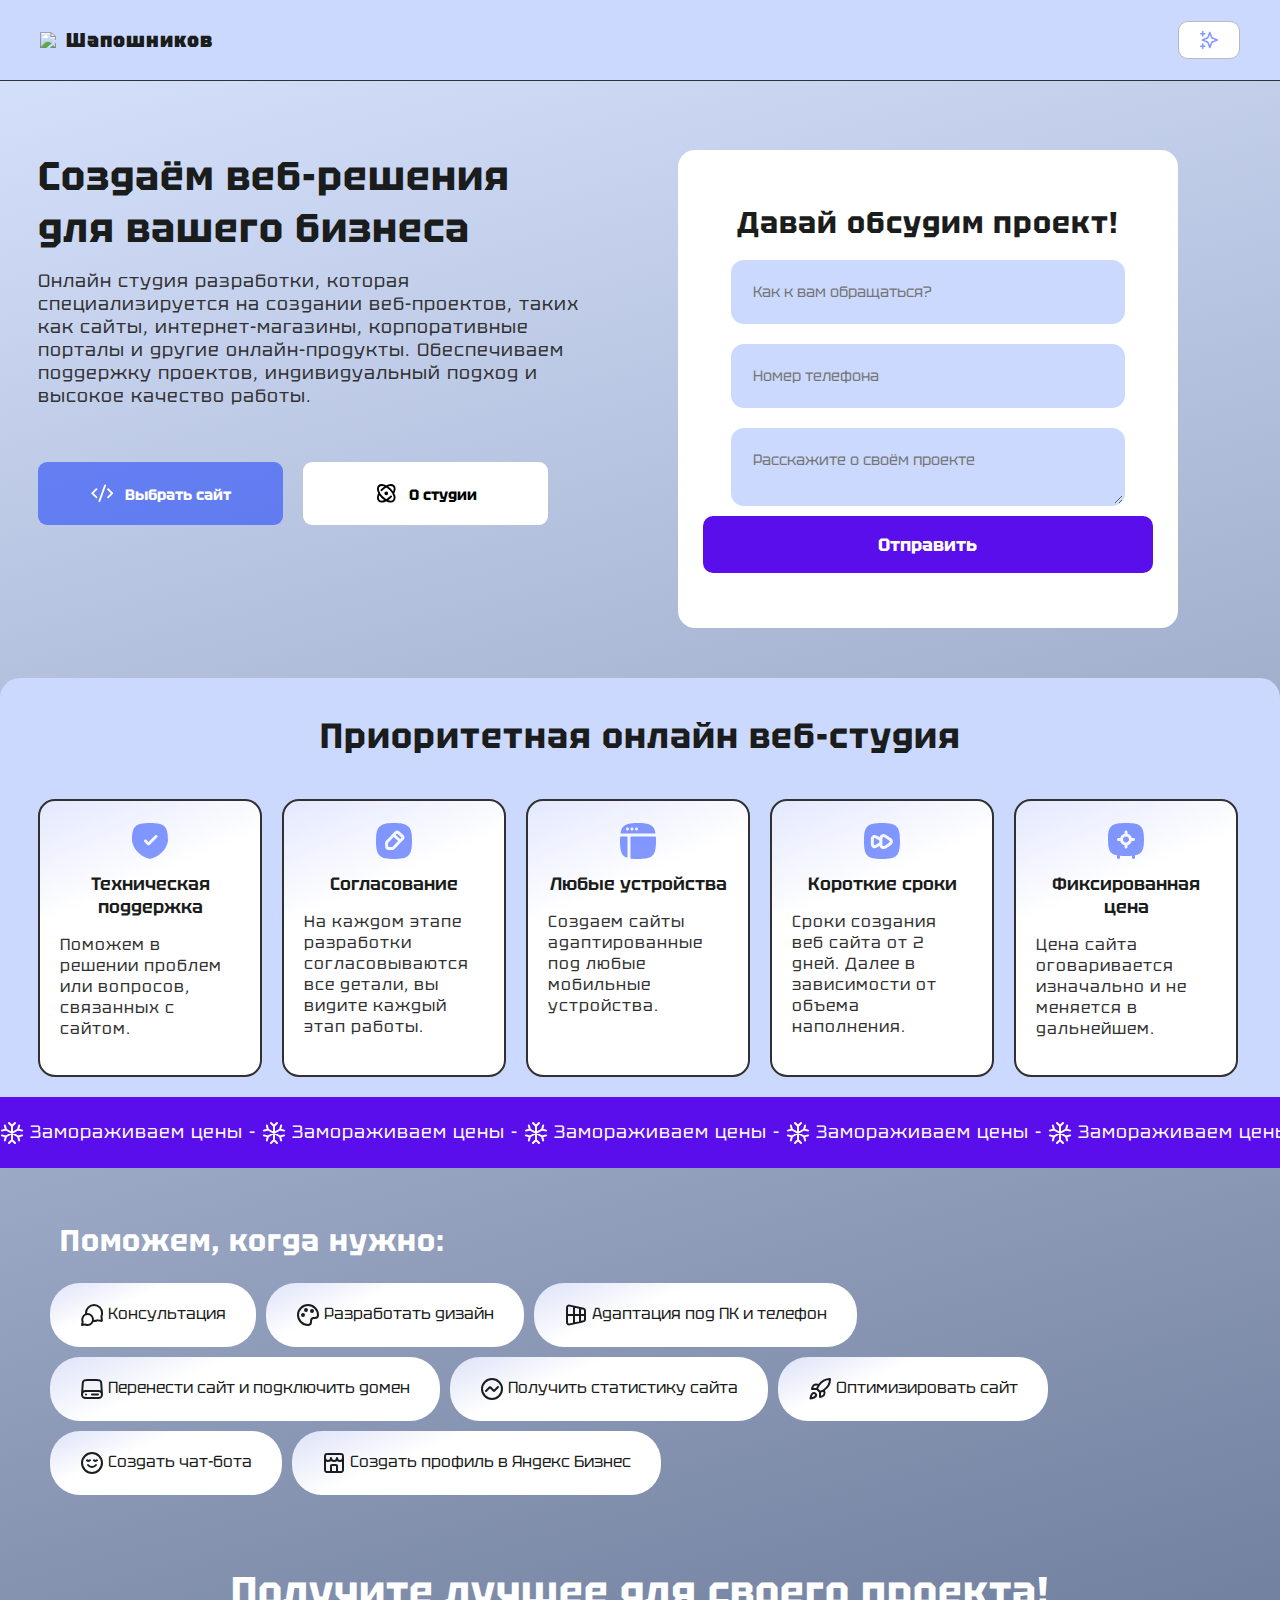
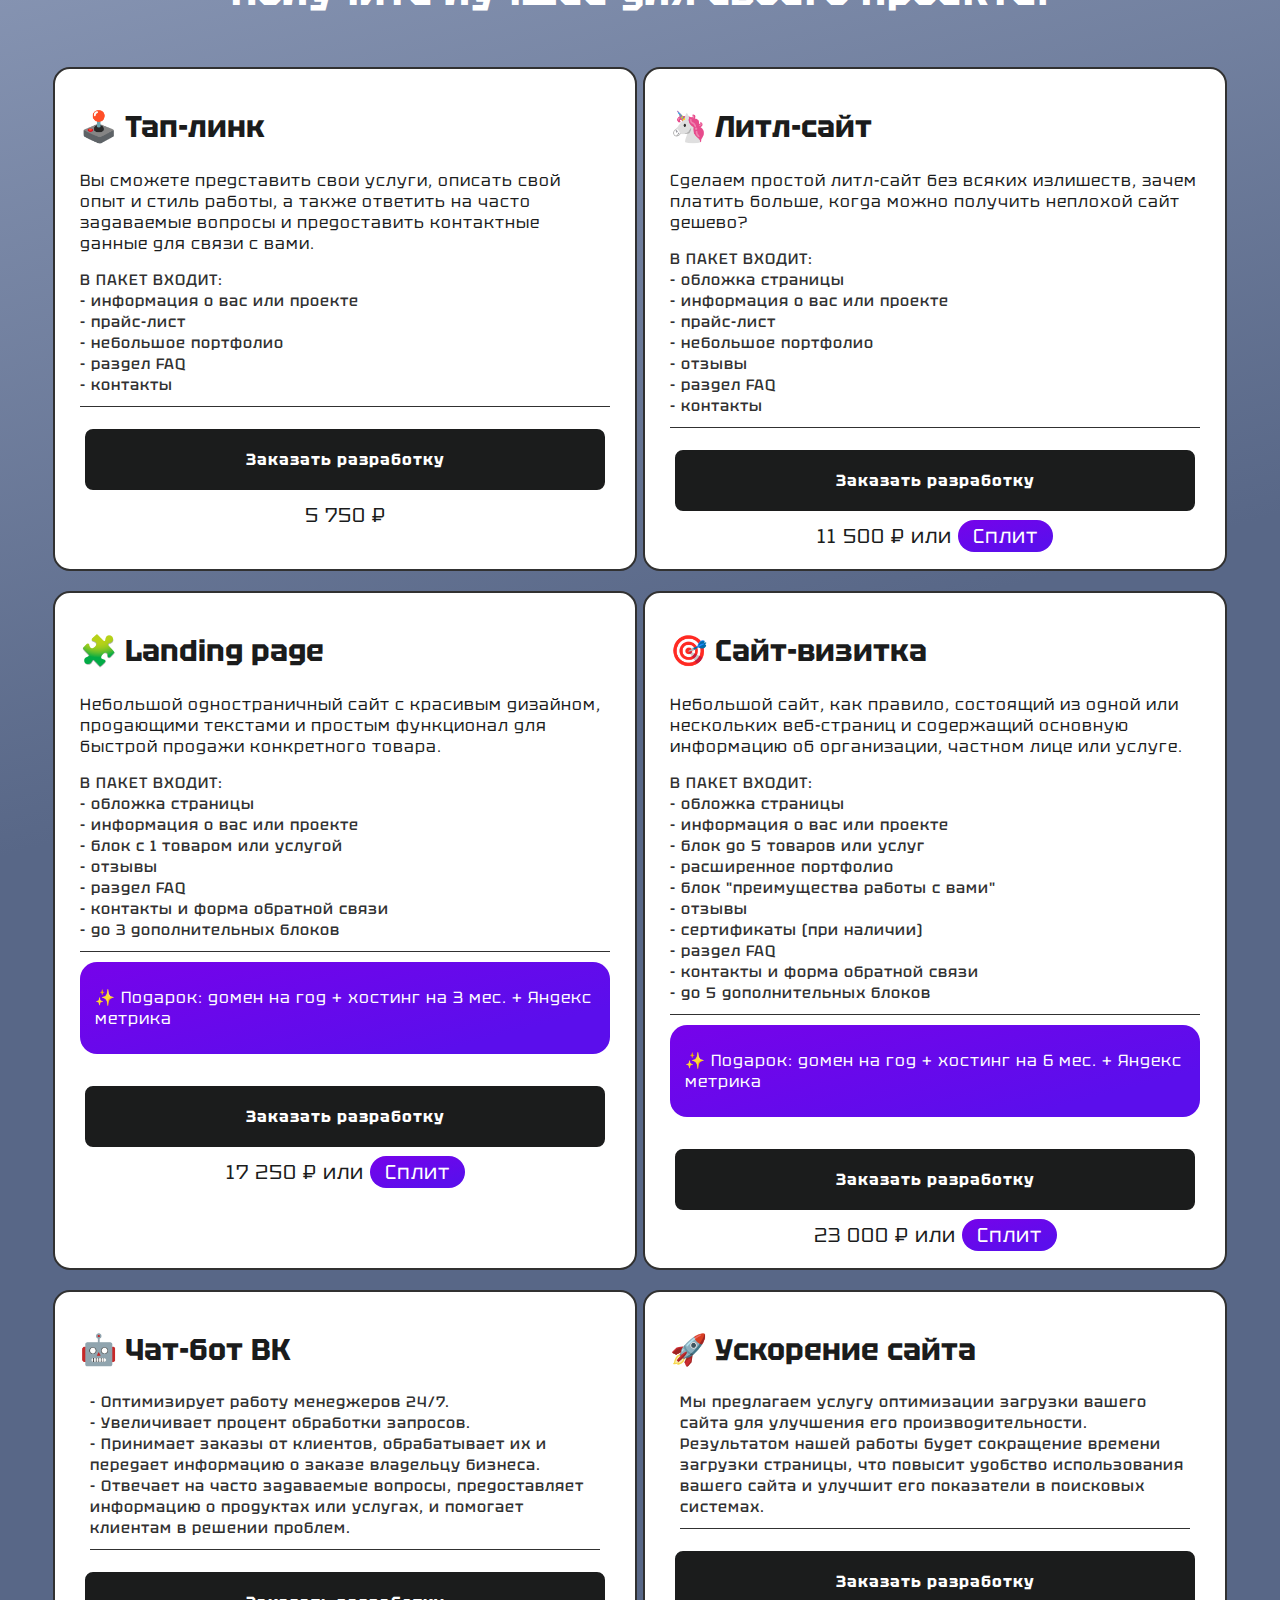
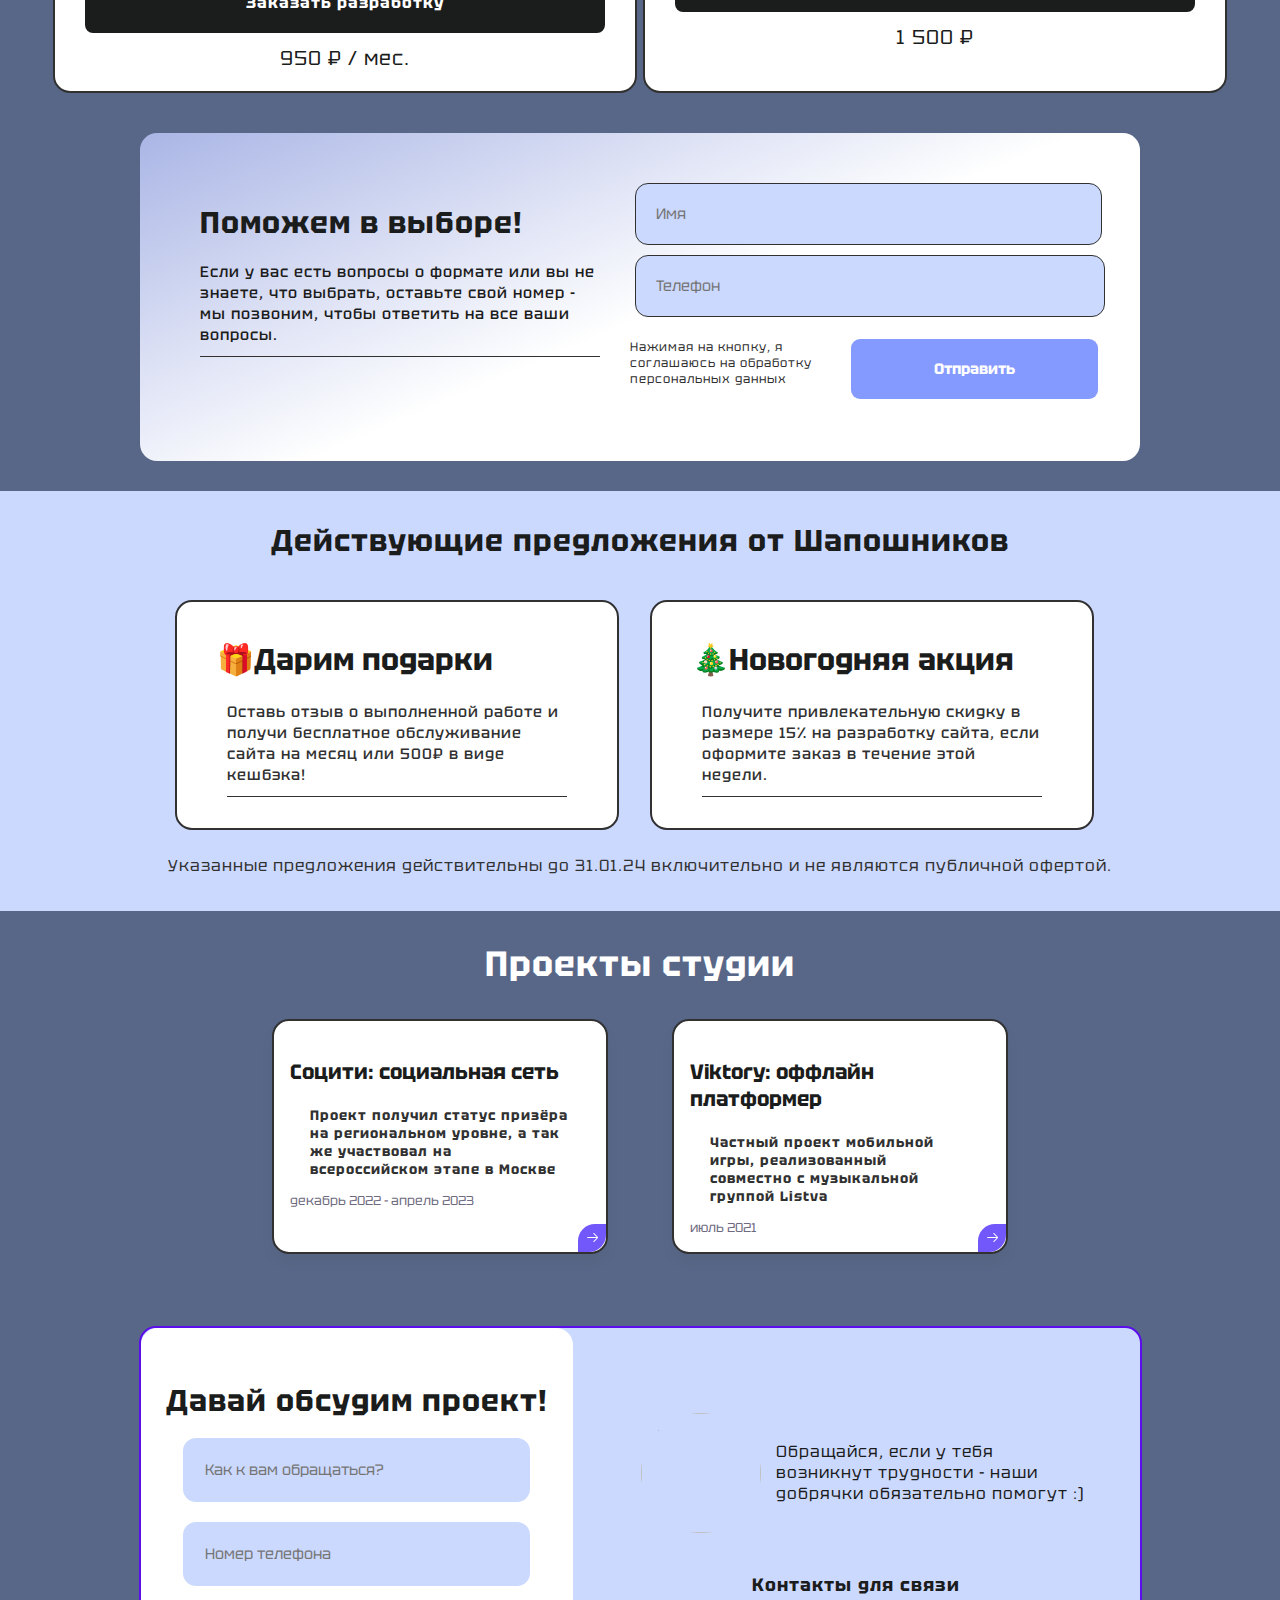
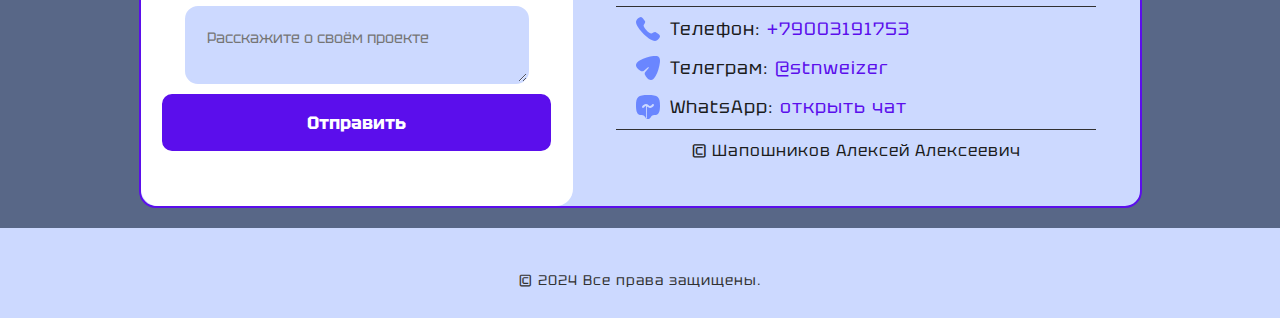
==== commit be0f5566: "ывап" ====
--- a/index.html
+++ b/index.html
@@ -6,7 +6,7 @@
     <meta charset="utf-8" />
     <title>Веб-студия «Шапошников» - Создание сайтов №1 в Кузнецке</title>
     <link rel="icon" href="/kuznetsk/favicon.ico" />
-    <meta name="description" content="Создание сайтов №1 в Кузнецке: Шапошников — это небольшая онлайн студия разработки в Кузнецке, которая специализируется на создании веб-проектов. Мы объединяем талантливую команду опытных дизайнеров, разработчиков, которые предоставляют готовые решения для вас.">
+    <meta name="description" content="Создание сайтов №1 в Кузнецке: Шапошников — это онлайн студия разработки, которая специализируется на создании веб-проектов, таких как сайты, интернет-магазины, корпоративные порталы и другие онлайн-продукты. Обеспечиваем поддержку проектов, индивидуальный подход и высокое качество работы.">
     <meta name="yandex-verification" content="cdb129d7a3041785" />
     <meta name="Keywords" content="создание сайтов, веб-разработка, веб-дизайн, интернет-проекты, разработка интернет-магазинов, веб-разработчик, оптимизация сайтов, дизайн сайтов, поддержка сайтов, разработка корпоративных сайтов, SEO оптимизация, адаптивный дизайн, редизайн сайтов, интернет-маркетинг, разработка Landing Page, управление контентом, хостинг и доменные услуги, разработка пользовательских интерфейсов, Веб-студия «85i», 85АЙ, Шапошников, Шапошников, CHIPMEDIA,  Web-Tochka">
     <!-- Yandex.Metrika counter -->
@@ -814,7 +814,7 @@
     </div>!--->
     <div class="footer">
         <div class="footer_content  ">
-            <p class="  describe">© 2023 Все права защищены. Шапошников.</p>
+            <p class="  describe">© 2024 Все права защищены.</p>
         </div>
     </div>
 </body>
